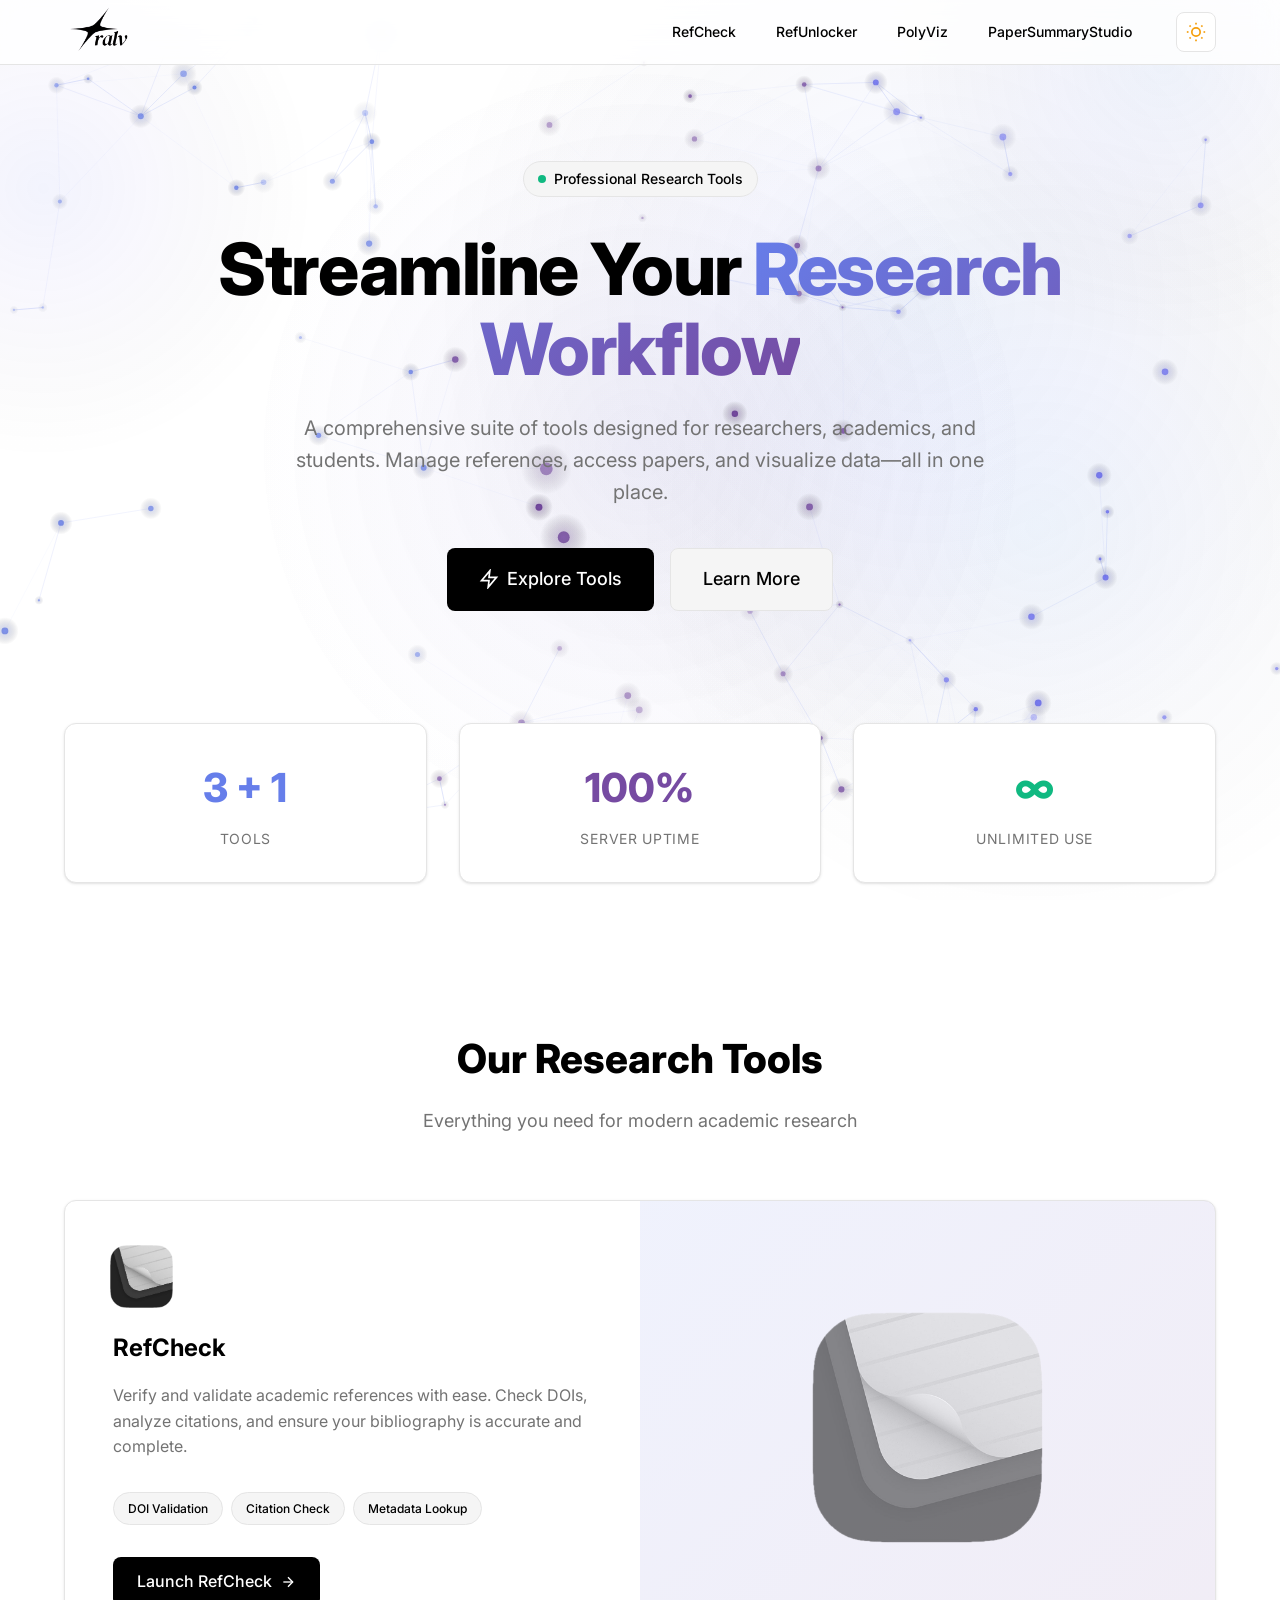
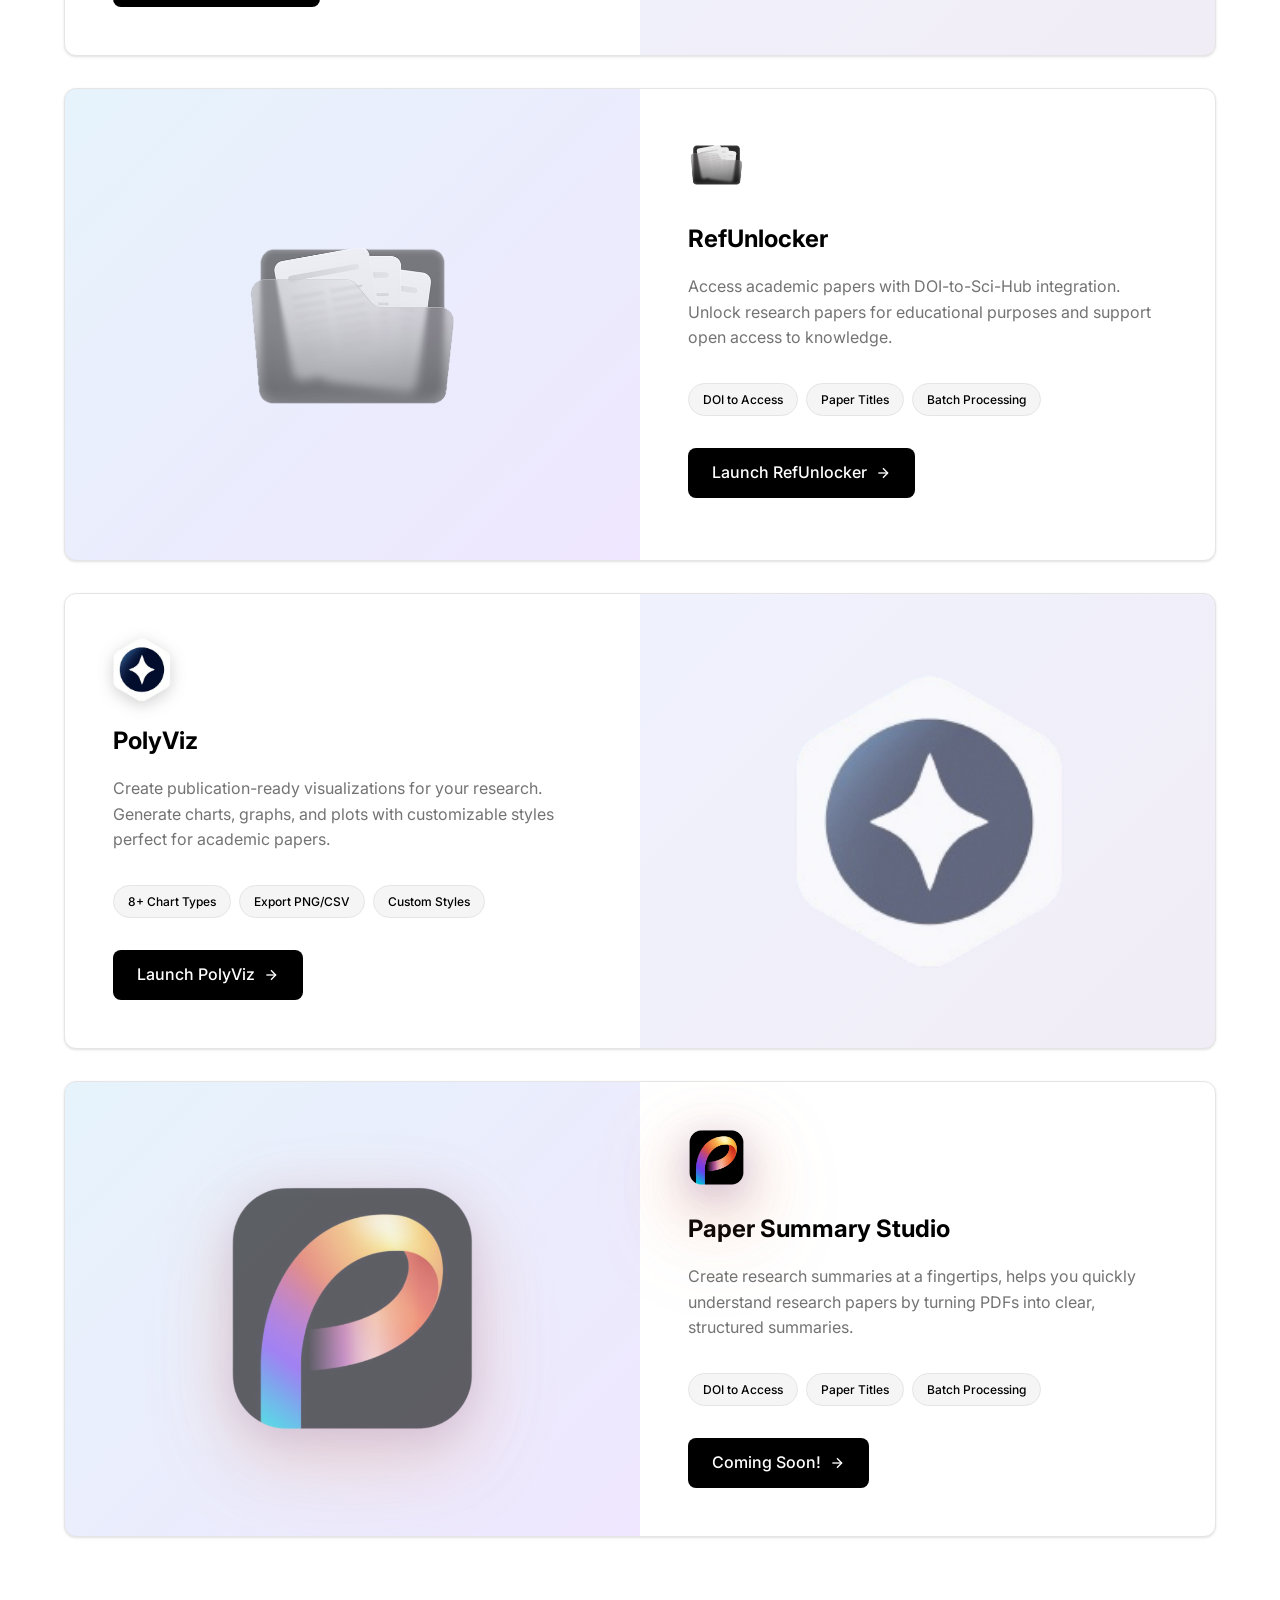
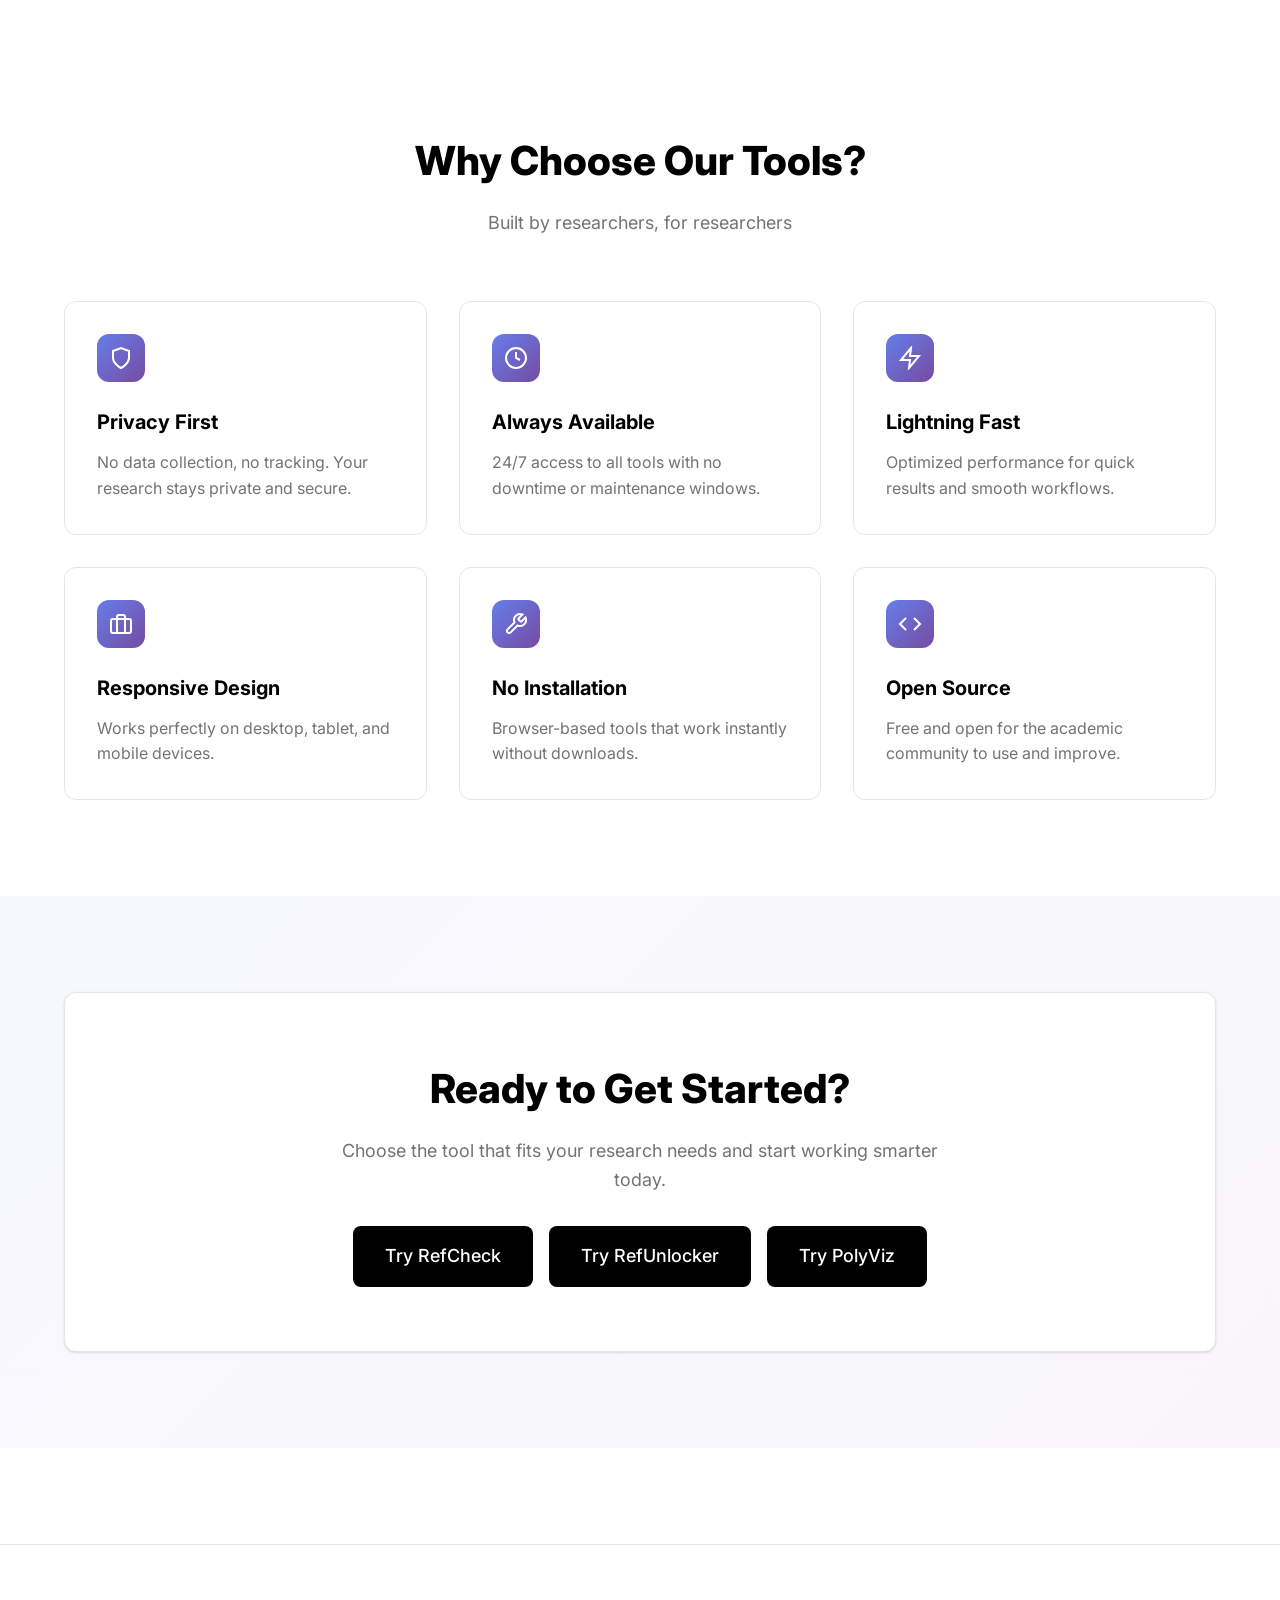
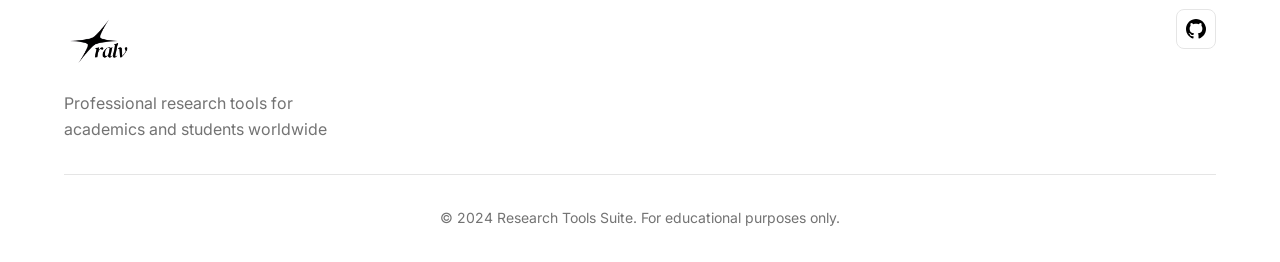
==== index.html @ f212014f "Update index.html" ====
<!DOCTYPE html>
<html lang="en" data-theme="light">
<head>
    <meta charset="UTF-8">
    <meta name="viewport" content="width=device-width, initial-scale=1.0">
    <title>Research Tools Suite - RefCheck, RefUnlocker & PolyViz</title>
    <meta name="description" content="Professional research tools for academics and researchers">
    <link rel="icon" type="image/png" href="ralv.png">
    <link rel="preconnect" href="https://fonts.googleapis.com">
    <link rel="preconnect" href="https://fonts.gstatic.com" crossorigin>
    <link href="https://fonts.googleapis.com/css2?family=Inter:wght@400;500;600;700;800&display=swap" rel="stylesheet">
    <link rel="stylesheet" href="styles.css">
    <style>
        /* Navigation Links Styling */
        .nav-links {
            display: flex;
            align-items: center;
            gap: 0.5rem;
            margin-right: 1rem;
        }
        
        .nav-link {
            padding: 0.5rem 1rem;
            color: var(--foreground);
            text-decoration: none;
            font-weight: 500;
            font-size: 0.875rem;
            border-radius: 8px;
            transition: all 0.2s ease;
            position: relative;
            white-space: nowrap;
        }
        
        .nav-link:hover {
            background: var(--secondary);
            color: var(--gradient-1);
        }
        
        .nav-link::after {
            content: '';
            position: absolute;
            bottom: 0;
            left: 50%;
            transform: translateX(-50%) scaleX(0);
            width: 80%;
            height: 2px;
            background: linear-gradient(90deg, var(--gradient-1), var(--gradient-2));
            transition: transform 0.2s ease;
        }
        
        .nav-link:hover::after {
            transform: translateX(-50%) scaleX(1);
        }
        
        .nav-actions {
            display: flex;
            align-items: center;
        }

        /* Mobile Menu Button */
        .mobile-menu-btn {
            display: none;
            background: none;
            border: none;
            color: var(--foreground);
            cursor: pointer;
            padding: 0.5rem;
            margin-right: 0.5rem;
        }

        .mobile-menu-btn svg {
            width: 24px;
            height: 24px;
        }

        /* Mobile Menu */
        .mobile-menu {
            display: none;
            position: fixed;
            top: 80px;
            left: 0;
            right: 0;
            background: var(--card);
            border-bottom: 1px solid var(--border);
            padding: 1rem;
            z-index: 999;
            box-shadow: var(--shadow-lg);
        }

        .mobile-menu.active {
            display: block;
        }

        .mobile-menu .nav-link {
            display: block;
            padding: 0.75rem 1rem;
            margin-bottom: 0.5rem;
        }
        
        /* Tool Cards Mobile Responsive */
        .tool-card {
            display: grid;
            grid-template-columns: 1fr 1fr;
            gap: 0;
        }

        .tool-card-content {
            padding: 3rem;
        }

        .tool-card-visual {
            background: linear-gradient(135deg, rgba(102, 126, 234, 0.1), rgba(118, 75, 162, 0.1));
            display: flex;
            align-items: center;
            justify-content: center;
            padding: 3rem;
            position: relative;
            overflow: hidden;
        }

        /* Mobile responsive */
        @media (max-width: 768px) {
            .nav-links {
                display: none;
            }

            .mobile-menu-btn {
                display: block;
            }
            
            .nav-content {
                justify-content: space-between;
            }

            .nav-logo span {
                display: none;
            }

            .nav-logo img {
                width: 50px;
                height: 50px;
            }

            .hero-title {
                font-size: 2rem !important;
            }

            .hero-description {
                font-size: 1rem !important;
            }

            .hero-actions {
                flex-direction: column;
                width: 100%;
                gap: 0.75rem;
            }

            .hero-actions .btn {
                width: 100%;
                justify-content: center;
            }

            /* Tool Cards Mobile */
            .tool-card {
                grid-template-columns: 1fr !important;
            }

            .tool-card-visual {
                display: none !important;
            }

            .tool-card-content {
                padding: 2rem !important;
            }

            /* Stats Grid */
            .stats-grid {
                grid-template-columns: 1fr !important;
                gap: 1rem !important;
            }

            /* Features Grid */
            .features-grid {
                grid-template-columns: 1fr !important;
            }

            /* CTA Section */
            .cta-card {
                padding: 2rem !important;
            }

            .cta-card h2 {
                font-size: 1.75rem !important;
            }

            .cta-actions {
                flex-direction: column !important;
                width: 100%;
            }

            .cta-actions .btn {
                width: 100%;
            }

            /* Footer */
            .footer-content {
                flex-direction: column;
                gap: 1.5rem;
                text-align: center;
            }
        }
        
        /* Tablet and small desktop */
        @media (min-width: 769px) and (max-width: 1024px) {
            .nav-link {
                padding: 0.4rem 0.75rem;
                font-size: 0.8125rem;
            }

            .tool-card-content {
                padding: 2rem !important;
            }

            .tool-card-visual {
                padding: 2rem !important;
            }

            .hero-title {
                font-size: 2.5rem !important;
            }
        }

        /* Performance optimizations */
        #interactive-bg {
            position: fixed;
            top: 0;
            left: 0;
            width: 100%;
            height: 100%;
            pointer-events: none;
            z-index: -1;
            will-change: transform;
        }

        .background-gradient {
            will-change: background;
            transition: background 0.1s ease-out;
        }

        /* Disable animations on mobile for better performance */
        @media (max-width: 768px) {
            * {
                animation-duration: 0.01ms !important;
                animation-iteration-count: 1 !important;
                transition-duration: 0.01ms !important;
            }

            #interactive-bg {
                display: none;
            }

            .background-gradient {
                background: radial-gradient(circle at 50% 50%, rgba(102, 126, 234, 0.05) 0%, transparent 50%),
                            radial-gradient(circle at 50% 50%, rgba(118, 75, 162, 0.05) 0%, transparent 50%) !important;
            }
        }
    </style>
</head>
<body>
    <!-- Background Gradient -->
    <div class="background-gradient" id="interactiveGradient"></div>
    <canvas id="interactive-bg"></canvas>

    <!-- Navigation -->
    <nav class="nav">
        <div class="container nav-content">
            <div class="nav-logo">
                <img src="ralv.png" alt="ralv" width="70" height="70" class="invert-on-dark">
                <span></span>
            </div>
            <div class="nav-actions">
                <button class="mobile-menu-btn" id="mobileMenuBtn" aria-label="Toggle menu">
                    <svg viewBox="0 0 24 24" fill="none" stroke="currentColor" stroke-width="2">
                        <line x1="3" y1="12" x2="21" y2="12"></line>
                        <line x1="3" y1="6" x2="21" y2="6"></line>
                        <line x1="3" y1="18" x2="21" y2="18"></line>
                    </svg>
                </button>
                <div class="nav-links">
                    <a href="refcheck.html" class="nav-link">RefCheck</a>
                    <a href="refunlocker.html" class="nav-link">RefUnlocker</a>
                    <a href="polyviz.html" class="nav-link">PolyViz</a>
                    <a href="soon.html" class="nav-link">PaperSummaryStudio</a>
                </div>
                <button class="theme-toggle" id="themeToggle" aria-label="Toggle theme">
                    <svg class="sun-icon" width="20" height="20" viewBox="0 0 24 24" fill="none" stroke="currentColor" stroke-width="2">
                        <circle cx="12" cy="12" r="5"></circle>
                        <line x1="12" y1="1" x2="12" y2="3"></line>
                        <line x1="12" y1="21" x2="12" y2="23"></line>
                        <line x1="4.22" y1="4.22" x2="5.64" y2="5.64"></line>
                        <line x1="18.36" y1="18.36" x2="19.78" y2="19.78"></line>
                        <line x1="1" y1="12" x2="3" y2="12"></line>
                        <line x1="21" y1="12" x2="23" y2="12"></line>
                        <line x1="4.22" y1="19.78" x2="5.64" y2="18.36"></line>
                        <line x1="18.36" y1="5.64" x2="19.78" y2="4.22"></line>
                    </svg>
                    <svg class="moon-icon" width="20" height="20" viewBox="0 0 24 24" fill="none" stroke="currentColor" stroke-width="2">
                        <path d="M21 12.79A9 9 0 1 1 11.21 3 7 7 0 0 0 21 12.79z"></path>
                    </svg>
                </button>
            </div>
        </div>
    </nav>

    <!-- Mobile Menu -->
    <div class="mobile-menu" id="mobileMenu">
        <a href="refcheck.html" class="nav-link">RefCheck</a>
        <a href="index.html" class="nav-link">RefUnlocker</a>
        <a href="polyviz.html" class="nav-link">PolyViz</a>
        <a href="soon.html" class="nav-link">PaperSummaryStudio</a>
    </div>

    <!-- Hero Section -->
    <section class="hero">
        <div class="container">
            <div class="hero-content">
                <div class="badge">
                    <span class="badge-dot"></span>
                    <span>Professional Research Tools</span>
                </div>
                <h1 class="hero-title">
                    Streamline Your <span class="gradient-text">Research Workflow</span>
                </h1>
                <p class="hero-description">
                    A comprehensive suite of tools designed for researchers, academics, and students. Manage references, access papers, and visualize data—all in one place.
                </p>
                <div class="hero-actions">
                    <a href="#tools" class="btn btn-primary btn-large">
                        <svg width="20" height="20" viewBox="0 0 24 24" fill="none" stroke="currentColor" stroke-width="2">
                            <path d="M13 2L3 14h9l-1 8 10-12h-9l1-8z"></path>
                        </svg>
                        Explore Tools
                    </a>
                    <a href="#features" class="btn btn-secondary btn-large">
                        Learn More
                    </a>
                </div>
            </div>
        </div>
    </section>

    <!-- Stats Section -->
    <section style="padding: 3rem 0;">
        <div class="container">
            <div class="stats-grid" style="display: grid; grid-template-columns: repeat(auto-fit, minmax(250px, 1fr)); gap: 2rem;">
                <div style="text-align: center; padding: 2rem; background: var(--card); border-radius: 12px; border: 1px solid var(--border); box-shadow: var(--shadow);">
                    <div style="font-size: 2.5rem; font-weight: 800; color: var(--gradient-1); margin-bottom: 0.5rem;">3 + 1</div>
                    <div style="font-size: 0.875rem; color: var(--muted-foreground); text-transform: uppercase; letter-spacing: 0.05em;">Tools</div>
                </div>
                <div style="text-align: center; padding: 2rem; background: var(--card); border-radius: 12px; border: 1px solid var(--border); box-shadow: var(--shadow);">
                    <div style="font-size: 2.5rem; font-weight: 800; color: var(--gradient-2); margin-bottom: 0.5rem;">100%</div>
                    <div style="font-size: 0.875rem; color: var(--muted-foreground); text-transform: uppercase; letter-spacing: 0.05em;">Server Uptime</div>
                </div>
                <div style="text-align: center; padding: 2rem; background: var(--card); border-radius: 12px; border: 1px solid var(--border); box-shadow: var(--shadow);">
                    <div style="font-size: 2.5rem; font-weight: 800; color: var(--success); margin-bottom: 0.5rem;">∞</div>
                    <div style="font-size: 0.875rem; color: var(--muted-foreground); text-transform: uppercase; letter-spacing: 0.05em;">Unlimited Use</div>
                </div>
            </div>
        </div>
    </section>

    <!-- Tools Section -->
    <section class="features-section" id="tools">
        <div class="container">
            <div class="section-header">
                <h2>Our Research Tools</h2>
                <p>Everything you need for modern academic research</p>
            </div>
            
            <div style="display: grid; gap: 2rem; margin-top: 3rem;">
                <!-- RefCheck -->
                <div class="card tool-card" style="padding: 0; overflow: hidden; transition: all 0.3s ease;" onmouseover="this.style.transform='translateY(-4px)'; this.style.boxShadow='var(--shadow-lg)'" onmouseout="this.style.transform='translateY(0)'; this.style.boxShadow='var(--shadow)'">
                    <div class="tool-card-content">
                        <div style="display: inline-flex; align-items: center; justify-content: center; width: 56px; height: 56px; border-radius: 12px; margin-bottom: 1.5rem;">
                            <img src="refcheck.png" alt="RefCheck" width="75" height="75">
                        </div>
                        <h3 style="font-size: 1.5rem; font-weight: 700; margin-bottom: 1rem; color: var(--foreground);">RefCheck</h3>
                        <p style="color: var(--muted-foreground); line-height: 1.6; margin-bottom: 2rem;">
                            Verify and validate academic references with ease. Check DOIs, analyze citations, and ensure your bibliography is accurate and complete.
                        </p>
                        <div style="display: flex; flex-wrap: wrap; gap: 0.5rem; margin-bottom: 2rem;">
                            <span style="padding: 0.375rem 0.875rem; background: var(--secondary); border: 1px solid var(--border); border-radius: 9999px; font-size: 0.75rem; font-weight: 500;">DOI Validation</span>
                            <span style="padding: 0.375rem 0.875rem; background: var(--secondary); border: 1px solid var(--border); border-radius: 9999px; font-size: 0.75rem; font-weight: 500;">Citation Check</span>
                            <span style="padding: 0.375rem 0.875rem; background: var(--secondary); border: 1px solid var(--border); border-radius: 9999px; font-size: 0.75rem; font-weight: 500;">Metadata Lookup</span>
                        </div>
                        <a href="refcheck.html" class="btn btn-primary">
                            Launch RefCheck
                            <svg width="16" height="16" viewBox="0 0 24 24" fill="none" stroke="currentColor" stroke-width="2">
                                <line x1="5" y1="12" x2="19" y2="12"></line>
                                <polyline points="12 5 19 12 12 19"></polyline>
                            </svg>
                        </a>
                    </div>
                    <div class="tool-card-visual">
                        <img src="refcheck.png" alt="RefCheck visualization" width="275" height="275" style="opacity: 0.6;">
                    </div>
                </div>

                <!-- RefUnlocker -->
                <div class="card tool-card" style="padding: 0; overflow: hidden; transition: all 0.3s ease;" onmouseover="this.style.transform='translateY(-4px)'; this.style.boxShadow='var(--shadow-lg)'" onmouseout="this.style.transform='translateY(0)'; this.style.boxShadow='var(--shadow)'">
                    <div class="tool-card-visual" style="background: linear-gradient(135deg, rgba(13, 141, 220, 0.1), rgba(93, 11, 245, 0.1));">
                        <img src="refunlocker.png" alt="RefUnlocker visualization" width="375" height="375" style="opacity: 0.6;">
                    </div>
                    <div class="tool-card-content">
                        <div style="display: inline-flex; align-items: center; justify-content: center; width: 56px; height: 56px; border-radius: 12px; margin-bottom: 1.5rem;">
                            <img src="refunlocker.png" alt="RefUnlocker" width="95" height="95">
                        </div>
                        <h3 style="font-size: 1.5rem; font-weight: 700; margin-bottom: 1rem; color: var(--foreground);">RefUnlocker</h3>
                        <p style="color: var(--muted-foreground); line-height: 1.6; margin-bottom: 2rem;">
                            Access academic papers with DOI-to-Sci-Hub integration. Unlock research papers for educational purposes and support open access to knowledge.
                        </p>
                        <div style="display: flex; flex-wrap: wrap; gap: 0.5rem; margin-bottom: 2rem;">
                            <span style="padding: 0.375rem 0.875rem; background: var(--secondary); border: 1px solid var(--border); border-radius: 9999px; font-size: 0.75rem; font-weight: 500;">DOI to Access</span>
                            <span style="padding: 0.375rem 0.875rem; background: var(--secondary); border: 1px solid var(--border); border-radius: 9999px; font-size: 0.75rem; font-weight: 500;">Paper Titles</span>
                            <span style="padding: 0.375rem 0.875rem; background: var(--secondary); border: 1px solid var(--border); border-radius: 9999px; font-size: 0.75rem; font-weight: 500;">Batch Processing</span>
                        </div>
                        <a href="index.html" class="btn btn-primary">
                            Launch RefUnlocker
                            <svg width="16" height="16" viewBox="0 0 24 24" fill="none" stroke="currentColor" stroke-width="2">
                                <line x1="5" y1="12" x2="19" y2="12"></line>
                                <polyline points="12 5 19 12 12 19"></polyline>
                            </svg>
                        </a>
                    </div>
                </div>

                <!-- PolyViz -->
                <div class="card tool-card" style="padding: 0; overflow: hidden; transition: all 0.3s ease;" onmouseover="this.style.transform='translateY(-4px)'; this.style.boxShadow='var(--shadow-lg)'" onmouseout="this.style.transform='translateY(0)'; this.style.boxShadow='var(--shadow)'">
                    <div class="tool-card-content">
                        <div style="display: inline-flex; align-items: center; justify-content: center; width: 56px; height: 56px; border-radius: 12px; margin-bottom: 1.5rem;">
                            <img src="polyviz.png" alt="PolyViz" width="60" height="65" style="filter: drop-shadow(0 4px 8px rgba(50, 50, 50, 0.218));">
                        </div>
                        <h3 style="font-size: 1.5rem; font-weight: 700; margin-bottom: 1rem; color: var(--foreground);">PolyViz</h3>
                        <p style="color: var(--muted-foreground); line-height: 1.6; margin-bottom: 2rem;">
                            Create publication-ready visualizations for your research. Generate charts, graphs, and plots with customizable styles perfect for academic papers.
                        </p>
                        <div style="display: flex; flex-wrap: wrap; gap: 0.5rem; margin-bottom: 2rem;">
                            <span style="padding: 0.375rem 0.875rem; background: var(--secondary); border: 1px solid var(--border); border-radius: 9999px; font-size: 0.75rem; font-weight: 500;">8+ Chart Types</span>
                            <span style="padding: 0.375rem 0.875rem; background: var(--secondary); border: 1px solid var(--border); border-radius: 9999px; font-size: 0.75rem; font-weight: 500;">Export PNG/CSV</span>
                            <span style="padding: 0.375rem 0.875rem; background: var(--secondary); border: 1px solid var(--border); border-radius: 9999px; font-size: 0.75rem; font-weight: 500;">Custom Styles</span>
                        </div>
                        <a href="polyviz.html" class="btn btn-primary">
                            Launch PolyViz
                            <svg width="16" height="16" viewBox="0 0 24 24" fill="none" stroke="currentColor" stroke-width="2">
                                <line x1="5" y1="12" x2="19" y2="12"></line>
                                <polyline points="12 5 19 12 12 19"></polyline>
                            </svg>
                        </a>
                    </div>
                    <div class="tool-card-visual">
                        <img src="polyviz.png" alt="PolyViz visualization" width="275" height="300" style="opacity: 0.6;">
                    </div>
                </div>

                <!-- PaperSummaryStudio -->
                <div class="card tool-card" style="padding: 0; overflow: hidden; transition: all 0.3s ease;" onmouseover="this.style.transform='translateY(-4px)'; this.style.boxShadow='var(--shadow-lg)'" onmouseout="this.style.transform='translateY(0)'; this.style.boxShadow='var(--shadow)'">
                    <div class="tool-card-visual" style="background: linear-gradient(135deg, rgba(13, 141, 220, 0.1), rgba(93, 11, 245, 0.1));">
                        <img src="papersummarystudio.png" alt="Paper Summary Studio visualization" width="245" height="245" style="opacity: 0.6; filter:drop-shadow(0 10px 18px rgba(114,91,190,.28)) drop-shadow(0 18px 30px rgba(209,138,109,.28)) drop-shadow(0 26px 42px rgba(230,128,68,.28));">
                    </div>
                    <div class="tool-card-content">
                        <div style="display: inline-flex; align-items: center; justify-content: center; width: 56px; height: 56px; border-radius: 12px; margin-bottom: 1.5rem;">
                            <img src="papersummarystudio.png" alt="Paper Summary Studio" width="55" height="55" style="filter:drop-shadow(0 10px 18px rgba(114,91,190,.28)) drop-shadow(0 18px 30px rgba(209,138,109,.28)) drop-shadow(0 26px 42px rgba(230,128,68,.28));">
                        </div>
                        <h3 style="font-size: 1.5rem; font-weight: 700; margin-bottom: 1rem; color: var(--foreground);">Paper Summary Studio</h3>
                        <p style="color: var(--muted-foreground); line-height: 1.6; margin-bottom: 2rem;">
                            Create research summaries at a fingertips, helps you quickly understand research papers by turning PDFs into clear, structured summaries.
                        </p>
                        <div style="display: flex; flex-wrap: wrap; gap: 0.5rem; margin-bottom: 2rem;">
                            <span style="padding: 0.375rem 0.875rem; background: var(--secondary); border: 1px solid var(--border); border-radius: 9999px; font-size: 0.75rem; font-weight: 500;">DOI to Access</span>
                            <span style="padding: 0.375rem 0.875rem; background: var(--secondary); border: 1px solid var(--border); border-radius: 9999px; font-size: 0.75rem; font-weight: 500;">Paper Titles</span>
                            <span style="padding: 0.375rem 0.875rem; background: var(--secondary); border: 1px solid var(--border); border-radius: 9999px; font-size: 0.75rem; font-weight: 500;">Batch Processing</span>
                        </div>
                        <a href="soon.html" class="btn btn-primary">
                            Coming Soon!
                            <svg width="16" height="16" viewBox="0 0 24 24" fill="none" stroke="currentColor" stroke-width="2">
                                <line x1="5" y1="12" x2="19" y2="12"></line>
                                <polyline points="12 5 19 12 12 19"></polyline>
                            </svg>
                        </a>
                    </div>
                </div>
            </div>
        </div>
    </section>

    <!-- Features Section -->
    <section class="features-section" id="features">
        <div class="container">
            <div class="section-header">
                <h2>Why Choose Our Tools?</h2>
                <p>Built by researchers, for researchers</p>
            </div>
            <div class="features-grid">
                <div class="feature-card">
                    <div class="feature-icon">
                        <svg width="24" height="24" viewBox="0 0 24 24" fill="none" stroke="currentColor" stroke-width="2">
                            <path d="M12 22s8-4 8-10V5l-8-3-8 3v7c0 6 8 10 8 10z"></path>
                        </svg>
                    </div>
                    <h3>Privacy First</h3>
                    <p>No data collection, no tracking. Your research stays private and secure.</p>
                </div>
                <div class="feature-card">
                    <div class="feature-icon">
                        <svg width="24" height="24" viewBox="0 0 24 24" fill="none" stroke="currentColor" stroke-width="2">
                            <circle cx="12" cy="12" r="10"></circle>
                            <polyline points="12 6 12 12 16 14"></polyline>
                        </svg>
                    </div>
                    <h3>Always Available</h3>
                    <p>24/7 access to all tools with no downtime or maintenance windows.</p>
                </div>
                <div class="feature-card">
                    <div class="feature-icon">
                        <svg width="24" height="24" viewBox="0 0 24 24" fill="none" stroke="currentColor" stroke-width="2">
                            <path d="M13 2L3 14h9l-1 8 10-12h-9l1-8z"></path>
                        </svg>
                    </div>
                    <h3>Lightning Fast</h3>
                    <p>Optimized performance for quick results and smooth workflows.</p>
                </div>
                <div class="feature-card">
                    <div class="feature-icon">
                        <svg width="24" height="24" viewBox="0 0 24 24" fill="none" stroke="currentColor" stroke-width="2">
                            <rect x="2" y="7" width="20" height="14" rx="2" ry="2"></rect>
                            <path d="M16 21V5a2 2 0 0 0-2-2h-4a2 2 0 0 0-2 2v16"></path>
                        </svg>
                    </div>
                    <h3>Responsive Design</h3>
                    <p>Works perfectly on desktop, tablet, and mobile devices.</p>
                </div>
                <div class="feature-card">
                    <div class="feature-icon">
                        <svg width="24" height="24" viewBox="0 0 24 24" fill="none" stroke="currentColor" stroke-width="2">
                            <path d="M14.7 6.3a1 1 0 0 0 0 1.4l1.6 1.6a1 1 0 0 0 1.4 0l3.77-3.77a6 6 0 0 1-7.94 7.94l-6.91 6.91a2.12 2.12 0 0 1-3-3l6.91-6.91a6 6 0 0 1 7.94-7.94l-3.76 3.76z"></path>
                        </svg>
                    </div>
                    <h3>No Installation</h3>
                    <p>Browser-based tools that work instantly without downloads.</p>
                </div>
                <div class="feature-card">
                    <div class="feature-icon">
                        <svg width="24" height="24" viewBox="0 0 24 24" fill="none" stroke="currentColor" stroke-width="2">
                            <polyline points="16 18 22 12 16 6"></polyline>
                            <polyline points="8 6 2 12 8 18"></polyline>
                        </svg>
                    </div>
                    <h3>Open Source</h3>
                    <p>Free and open for the academic community to use and improve.</p>
                </div>
            </div>
        </div>
    </section>

    <!-- CTA Section -->
    <section style="padding: 6rem 0; background: linear-gradient(135deg, rgba(102, 126, 234, 0.05), rgba(118, 75, 162, 0.05));">
        <div class="container">
            <div class="card cta-card" style="padding: 4rem; text-align: center; background: var(--card); border: 1px solid var(--border);">
                <h2 style="font-size: 2.5rem; font-weight: 800; margin-bottom: 1rem; color: var(--foreground);">Ready to Get Started?</h2>
                <p style="font-size: 1.125rem; color: var(--muted-foreground); max-width: 600px; margin: 0 auto 2rem;">
                    Choose the tool that fits your research needs and start working smarter today.
                </p>
                <div class="cta-actions" style="display: flex; gap: 1rem; justify-content: center; flex-wrap: wrap;">
                    <a href="refcheck.html" class="btn btn-primary btn-large">
                        Try RefCheck
                    </a>
                    <a href="index.html" class="btn btn-primary btn-large">
                        Try RefUnlocker
                    </a>
                    <a href="polyviz.html" class="btn btn-primary btn-large">
                        Try PolyViz
                    </a>
                </div>
            </div>
        </div>
    </section>

    <!-- Footer -->
    <footer class="footer">
        <div class="container">
            <div class="footer-content">
                <div class="footer-brand">
                    <div class="nav-logo" style="margin-bottom: 0.75rem;">
                        <img src="ralv.png" alt="ralv" width="70" height="70" class="invert-on-dark">
                        <span></span>
                    </div>
                    <p>Professional research tools for academics and students worldwide</p>
                </div>
                <div style="display: flex; gap: 1rem;">
                    <a href="#" style="width: 40px; height: 40px; border-radius: 8px; border: 1px solid var(--border); display: flex; align-items: center; justify-content: center; color: var(--foreground); transition: all 0.2s;" onmouseover="this.style.background='var(--secondary)'" onmouseout="this.style.background='transparent'">
                        <svg width="20" height="20" viewBox="0 0 24 24" fill="currentColor">
                            <path d="M12 0c-6.626 0-12 5.373-12 12 0 5.302 3.438 9.8 8.207 11.387.599.111.793-.261.793-.577v-2.234c-3.338.726-4.033-1.416-4.033-1.416-.546-1.387-1.333-1.756-1.333-1.756-1.089-.745.083-.729.083-.729 1.205.084 1.839 1.237 1.839 1.237 1.07 1.834 2.807 1.304 3.492.997.107-.775.418-1.305.762-1.604-2.665-.305-5.467-1.334-5.467-5.931 0-1.311.469-2.381 1.236-3.221-.124-.303-.535-1.524.117-3.176 0 0 1.008-.322 3.301 1.23.957-.266 1.983-.399 3.003-.404 1.02.005 2.047.138 3.006.404 2.291-1.552 3.297-1.23 3.297-1.23.653 1.653.242 2.874.118 3.176.77.84 1.235 1.911 1.235 3.221 0 4.609-2.807 5.624-5.479 5.921.43.372.823 1.102.823 2.222v3.293c0 .319.192.694.801.576 4.765-1.589 8.199-6.086 8.199-11.386 0-6.627-5.373-12-12-12z"/>
                        </svg>
                    </a>
                </div>
            </div>
            <div class="footer-bottom">
                <p>© 2024 Research Tools Suite. For educational purposes only.</p>
            </div>
        </div>
    </footer>

    <script>
        // Mobile Menu Toggle
        const mobileMenuBtn = document.getElementById('mobileMenuBtn');
        const mobileMenu = document.getElementById('mobileMenu');
        
        mobileMenuBtn.addEventListener('click', () => {
            mobileMenu.classList.toggle('active');
        });

        // Close mobile menu when clicking outside
        document.addEventListener('click', (e) => {
            if (!mobileMenuBtn.contains(e.target) && !mobileMenu.contains(e.target)) {
                mobileMenu.classList.remove('active');
            }
        });

        // Close mobile menu when clicking a link
        mobileMenu.querySelectorAll('.nav-link').forEach(link => {
            link.addEventListener('click', () => {
                mobileMenu.classList.remove('active');
            });
        });

        // Theme Toggle
        const themeToggle = document.getElementById('themeToggle');
        const html = document.documentElement;

        const currentTheme = localStorage.getItem('theme') || 'light';
        html.setAttribute('data-theme', currentTheme);

        themeToggle.addEventListener('click', () => {
            const theme = html.getAttribute('data-theme');
            const newTheme = theme === 'light' ? 'dark' : 'light';
            
            html.setAttribute('data-theme', newTheme);
            localStorage.setItem('theme', newTheme);
        });

        // Smooth scroll
        document.querySelectorAll('a[href^="#"]').forEach(anchor => {
            anchor.addEventListener('click', function (e) {
                e.preventDefault();
                const target = document.querySelector(this.getAttribute('href'));
                if (target) {
                    target.scrollIntoView({
                        behavior: 'smooth',
                        block: 'start'
                    });
                }
            });
        });

        // Interactive Gradient Background
        const interactiveGradient = document.getElementById('interactiveGradient');
        let mouseX = 50;
        let mouseY = 50;
        let currentX = 50;
        let currentY = 50;

        document.addEventListener('mousemove', (e) => {
            mouseX = e.clientX / window.innerWidth * 100;
            mouseY = e.clientY / window.innerHeight * 100;
        });

        function animateGradient() {
            const speed = 0.05;
            currentX += (mouseX - currentX) * speed;
            currentY += (mouseY - currentY) * speed;

            const isDark = html.getAttribute('data-theme') === 'dark';
            const opacity1 = isDark ? '0.08' : '0.05';
            const opacity2 = isDark ? '0.08' : '0.05';
            
            interactiveGradient.style.background = `
                radial-gradient(circle at ${currentX}% ${currentY}%, rgba(102, 126, 234, ${opacity1}) 0%, transparent 50%),
                radial-gradient(circle at ${100 - currentX}% ${100 - currentY}%, rgba(118, 75, 162, ${opacity2}) 0%, transparent 50%)
            `;

            requestAnimationFrame(animateGradient);
        }

        animateGradient();

        document.addEventListener('touchmove', (e) => {
            if (e.touches.length > 0) {
                mouseX = e.touches[0].clientX / window.innerWidth * 100;
                mouseY = e.touches[0].clientY / window.innerHeight * 100;
            }
        });

        // Optimized Canvas Animation
        const canvas = document.getElementById('interactive-bg');
        const ctx = canvas.getContext('2d', { alpha: true });
        let particles = [];
        let waves = [];
        let mouse = { x: window.innerWidth / 2, y: window.innerHeight / 2 };
        let targetMouse = { x: window.innerWidth / 2, y: window.innerHeight / 2 };
        let animationId;
        let lastTime = Date.now();
        const targetFPS = 60;
        const frameInterval = 1000 / targetFPS;

        // Check if device is mobile
        const isMobile = /Android|webOS|iPhone|iPad|iPod|BlackBerry|IEMobile|Opera Mini/i.test(navigator.userAgent);
        const isLowPerformance = isMobile || window.innerWidth < 768;

        // Adjust particle count based on device
        const particleCount = isLowPerformance ? 30 : 90;
        const maxConnections = isLowPerformance ? 50 : 150;

        function resizeCanvas() {
            canvas.width = window.innerWidth;
            canvas.height = window.innerHeight;
        }
        resizeCanvas();
        window.addEventListener('resize', resizeCanvas);

        // Throttled mouse movement
        let mouseMoveTimeout;
        document.addEventListener('mousemove', (e) => {
            if (!mouseMoveTimeout) {
                mouseMoveTimeout = setTimeout(() => {
                    targetMouse.x = e.clientX;
                    targetMouse.y = e.clientY;
                    mouseMoveTimeout = null;
                }, 16); // ~60fps
            }
            
            if (!isLowPerformance && Math.random() > 0.92) {
                waves.push(new Wave(e.clientX, e.clientY));
            }
        });

        function updateMouse() {
            mouse.x += (targetMouse.x - mouse.x) * 0.1;
            mouse.y += (targetMouse.y - mouse.y) * 0.1;
        }

        class Particle {
            constructor(x, y) {
                this.x = x || Math.random() * canvas.width;
                this.y = y || Math.random() * canvas.height;
                this.size = Math.random() * 2.5 + 1;
                this.baseSize = this.size;
                this.speedX = Math.random() * 0.4 - 0.2;
                this.speedY = Math.random() * 0.4 - 0.2;
                this.opacity = Math.random() * 0.5 + 0.3;
                this.baseOpacity = this.opacity;
            }

            update() {
                this.x += this.speedX;
                this.y += this.speedY;

                if (!isLowPerformance) {
                    const dx = mouse.x - this.x;
                    const dy = mouse.y - this.y;
                    const distance = Math.sqrt(dx * dx + dy * dy);
                    const maxDistance = 180;

                    if (distance < maxDistance) {
                        const force = (maxDistance - distance) / maxDistance;
                        const angle = Math.atan2(dy, dx);
                        this.speedX -= Math.cos(angle) * force * 0.06;
                        this.speedY -= Math.sin(angle) * force * 0.06;
                        this.size = this.baseSize * (1 + force * 2.5);
                        this.opacity = Math.min(this.baseOpacity * (1 + force * 1.5), 1);
                    } else {
                        this.size += (this.baseSize - this.size) * 0.1;
                        this.opacity += (this.baseOpacity - this.opacity) * 0.1;
                    }
                }

                this.speedX *= 0.97;
                this.speedY *= 0.97;

                if (this.x < -30) this.x = canvas.width + 30;
                if (this.x > canvas.width + 30) this.x = -30;
                if (this.y < -30) this.y = canvas.height + 30;
                if (this.y > canvas.height + 30) this.y = -30;
            }

            draw() {
                const theme = html.getAttribute('data-theme');
                const colors = theme === 'dark' 
                    ? ['147, 197, 253', '167, 139, 250', '129, 140, 248']
                    : ['102, 126, 234', '118, 75, 162', '99, 102, 241'];
                
                const colorIndex = Math.floor((this.x / canvas.width) * colors.length) % colors.length;
                
                ctx.fillStyle = `rgba(${colors[colorIndex]}, ${this.opacity})`;
                ctx.beginPath();
                ctx.arc(this.x, this.y, this.size, 0, Math.PI * 2);
                ctx.fill();
                
                if (!isLowPerformance) {
                    const gradient = ctx.createRadialGradient(this.x, this.y, 0, this.x, this.y, this.size * 4);
                    gradient.addColorStop(0, `rgba(${colors[colorIndex]}, ${this.opacity * 0.4})`);
                    gradient.addColorStop(1, 'rgba(0, 0, 0, 0)');
                    ctx.fillStyle = gradient;
                    ctx.beginPath();
                    ctx.arc(this.x, this.y, this.size * 4, 0, Math.PI * 2);
                    ctx.fill();
                }
            }
        }

        class Wave {
            constructor(x, y) {
                this.x = x;
                this.y = y;
                this.radius = 0;
                this.maxRadius = 120;
                this.speed = 3.5;
                this.opacity = 0.5;
                this.life = 1;
            }

            update() {
                this.radius += this.speed;
                this.opacity = (1 - this.radius / this.maxRadius) * 0.5;
                this.life = 1 - this.radius / this.maxRadius;
                this.speed *= 0.97;
            }

            draw() {
                if (this.life <= 0) return;
                
                const theme = html.getAttribute('data-theme');
                const color = theme === 'dark' ? '167, 139, 250' : '102, 126, 234';
                
                ctx.strokeStyle = `rgba(${color}, ${this.opacity})`;
                ctx.lineWidth = 2.5;
                ctx.beginPath();
                ctx.arc(this.x, this.y, this.radius, 0, Math.PI * 2);
                ctx.stroke();
            }
        }

        class GradientOrb {
            constructor() {
                this.x = Math.random() * canvas.width;
                this.y = Math.random() * canvas.height;
                this.radius = Math.random() * 280 + 180;
                this.speedX = (Math.random() - 0.5) * 0.5;
                this.speedY = (Math.random() - 0.5) * 0.5;
                this.hue = Math.random() * 60 + 200;
            }

            update() {
                this.x += this.speedX;
                this.y += this.speedY;

                if (!isLowPerformance) {
                    const dx = mouse.x - this.x;
                    const dy = mouse.y - this.y;
                    const distance = Math.sqrt(dx * dx + dy * dy);
                    
                    if (distance < 350) {
                        const force = (350 - distance) / 350;
                        this.speedX += (dx / distance) * force * 0.025;
                        this.speedY += (dy / distance) * force * 0.025;
                    }
                }

                const maxSpeed = 1.8;
                const speed = Math.sqrt(this.speedX ** 2 + this.speedY ** 2);
                if (speed > maxSpeed) {
                    this.speedX = (this.speedX / speed) * maxSpeed;
                    this.speedY = (this.speedY / speed) * maxSpeed;
                }

                const padding = this.radius;
                if (this.x < -padding) this.x = canvas.width + padding;
                if (this.x > canvas.width + padding) this.x = -padding;
                if (this.y < -padding) this.y = canvas.height + padding;
                if (this.y > canvas.height + padding) this.y = -padding;
            }

            draw() {
                const theme = html.getAttribute('data-theme');
                const opacity = theme === 'dark' ? 0.12 : 0.07;
                const pulse = Math.sin(Date.now() * 0.0008) * 0.25 + 1;
                
                const gradient = ctx.createRadialGradient(
                    this.x, this.y, 0,
                    this.x, this.y, this.radius * pulse
                );
                
                gradient.addColorStop(0, `hsla(${this.hue}, 75%, 65%, ${opacity * pulse})`);
                gradient.addColorStop(0.4, `hsla(${this.hue + 15}, 65%, 60%, ${opacity * 0.6})`);
                gradient.addColorStop(1, 'rgba(0, 0, 0, 0)');
                
                ctx.fillStyle = gradient;
                ctx.beginPath();
                ctx.arc(this.x, this.y, this.radius * pulse, 0, Math.PI * 2);
                ctx.fill();
            }
        }

        // Initialize particles and orbs
        for (let i = 0; i < particleCount; i++) {
            particles.push(new Particle());
        }

        const orbCount = isLowPerformance ? 2 : 4;
        const orbs = [];
        for (let i = 0; i < orbCount; i++) {
            orbs.push(new GradientOrb());
        }

        function drawConnections() {
            if (isLowPerformance) return;
            
            const theme = html.getAttribute('data-theme');
            const color = theme === 'dark' ? '147, 197, 253' : '102, 126, 234';
            let connectionCount = 0;
            
            for (let i = 0; i < particles.length && connectionCount < maxConnections; i++) {
                for (let j = i + 1; j < particles.length && connectionCount < maxConnections; j++) {
                    const dx = particles[i].x - particles[j].x;
                    const dy = particles[i].y - particles[j].y;
                    const distance = Math.sqrt(dx * dx + dy * dy);
                    const maxDistance = 140;

                    if (distance < maxDistance) {
                        const opacity = (1 - distance / maxDistance) * 0.25;
                        ctx.strokeStyle = `rgba(${color}, ${opacity})`;
                        ctx.lineWidth = 1;
                        ctx.beginPath();
                        ctx.moveTo(particles[i].x, particles[i].y);
                        ctx.lineTo(particles[j].x, particles[j].y);
                        ctx.stroke();
                        connectionCount++;
                    }
                }
            }
        }

        function animate() {
            const currentTime = Date.now();
            const deltaTime = currentTime - lastTime;

            if (deltaTime >= frameInterval) {
                ctx.clearRect(0, 0, canvas.width, canvas.height);
                updateMouse();

                orbs.forEach(orb => {
                    orb.update();
                    orb.draw();
                });

                drawConnections();

                particles.forEach(particle => {
                    particle.update();
                    particle.draw();
                });

                if (!isLowPerformance) {
                    waves = waves.filter(wave => wave.life > 0);
                    waves.forEach(wave => {
                        wave.update();
                        wave.draw();
                    });
                }

                lastTime = currentTime - (deltaTime % frameInterval);
            }

            animationId = requestAnimationFrame(animate);
        }

        // Only start animation on desktop
        if (!isLowPerformance) {
            animate();
        }

        // Visibility handling
        document.addEventListener('visibilitychange', () => {
            if (document.hidden) {
                cancelAnimationFrame(animationId);
            } else if (!isLowPerformance) {
                animate();
            }
        });

        // Click burst effect (desktop only)
        if (!isLowPerformance) {
            document.addEventListener('click', (e) => {
                for (let i = 0; i < 18; i++) {
                    const angle = (Math.PI * 2 * i) / 18;
                    const speed = Math.random() * 4 + 2;
                    const particle = new Particle(e.clientX, e.clientY);
                    particle.speedX = Math.cos(angle) * speed;
                    particle.speedY = Math.sin(angle) * speed;
                    particle.opacity = 0.9;
                    particles.push(particle);
                }
                waves.push(new Wave(e.clientX, e.clientY));
                
                if (particles.length > 250) {
                    particles = particles.slice(-250);
                }
            });
        }

        // Touch support
        document.addEventListener('touchmove', (e) => {
            if (e.touches.length > 0) {
                targetMouse.x = e.touches[0].clientX;
                targetMouse.y = e.touches[0].clientY;
            }
        }, { passive: true });

        if (!isLowPerformance) {
            document.addEventListener('touchstart', (e) => {
                if (e.touches.length > 0) {
                    waves.push(new Wave(e.touches[0].clientX, e.touches[0].clientY));
                }
            }, { passive: true });
        }
    </script>
</body>
</html>
---- styles.css ----
:root {
    /* Colors - Light Mode */
    --background: #ffffff;
    --foreground: #000000;
    --card: #ffffff;
    --card-foreground: #000000;
    --border: #e5e5e5;
    --input: #f5f5f5;
    --primary: #000000;
    --primary-foreground: #ffffff;
    --secondary: #f5f5f5;
    --secondary-foreground: #000000;
    --muted: #f5f5f5;
    --muted-foreground: #737373;
    --accent: #f5f5f5;
    --accent-foreground: #000000;
    --success: #10b981;
    --warning: #f59e0b;
    --error: #ef4444;
    --gradient-1: #667eea;
    --gradient-2: #764ba2;
    --shadow-sm: 0 1px 2px 0 rgb(0 0 0 / 0.05);
    --shadow: 0 1px 3px 0 rgb(0 0 0 / 0.1), 0 1px 2px -1px rgb(0 0 0 / 0.1);
    --shadow-md: 0 4px 6px -1px rgb(0 0 0 / 0.1), 0 2px 4px -2px rgb(0 0 0 / 0.1);
    --shadow-lg: 0 10px 15px -3px rgb(0 0 0 / 0.1), 0 4px 6px -4px rgb(0 0 0 / 0.1);
}

[data-theme="dark"] {
    --background: #000000;
    --foreground: #ffffff;
    --card: #0a0a0a;
    --card-foreground: #ffffff;
    --border: #262626;
    --input: #171717;
    --primary: #ffffff;
    --primary-foreground: #000000;
    --secondary: #171717;
    --secondary-foreground: #ffffff;
    --muted: #171717;
    --muted-foreground: #a3a3a3;
    --accent: #171717;
    --accent-foreground: #ffffff;
    --shadow-sm: 0 1px 2px 0 rgb(0 0 0 / 0.5);
    --shadow: 0 1px 3px 0 rgb(0 0 0 / 0.5), 0 1px 2px -1px rgb(0 0 0 / 0.5);
    --shadow-md: 0 4px 6px -1px rgb(0 0 0 / 0.5), 0 2px 4px -2px rgb(0 0 0 / 0.5);
    --shadow-lg: 0 10px 15px -3px rgb(0 0 0 / 0.5), 0 4px 6px -4px rgb(0 0 0 / 0.5);
}

* {
    margin: 0;
    padding: 0;
    box-sizing: border-box;
}

html {
    scroll-behavior: smooth;
}

body {
    font-family: 'Inter', -apple-system, BlinkMacSystemFont, 'Segoe UI', 'Roboto', 'Oxygen', 'Ubuntu', 'Cantarell', sans-serif;
    background-color: var(--background);
    color: var(--foreground);
    line-height: 1.6;
    -webkit-font-smoothing: antialiased;
    -moz-osx-font-smoothing: grayscale;
    transition: background-color 0.3s ease, color 0.3s ease;
}

/* Background Gradient */
.background-gradient {
    position: fixed;
    top: 0;
    left: 0;
    right: 0;
    height: 100vh;
    background: radial-gradient(circle at 20% 20%, rgba(102, 126, 234, 0.05) 0%, transparent 50%),
                radial-gradient(circle at 80% 80%, rgba(118, 75, 162, 0.05) 0%, transparent 50%);
    pointer-events: none;
    z-index: -1;
}

[data-theme="dark"] .background-gradient {
    background: radial-gradient(circle at 20% 20%, rgba(102, 126, 234, 0.08) 0%, transparent 50%),
                radial-gradient(circle at 80% 80%, rgba(118, 75, 162, 0.08) 0%, transparent 50%);
}

[data-theme="dark"] .invert-on-dark {
    filter: invert(1);
}

/* Container */
.container {
    max-width: 1200px;
    margin: 0 auto;
    padding: 0 1.5rem;
}



/* Navigation */
.nav {
    position: sticky;
    top: 0;
    z-index: 50;
    backdrop-filter: blur(12px);
    background-color: rgba(255, 255, 255, 0.8);
    border-bottom: 1px solid var(--border);
    transition: all 0.3s ease;
}

[data-theme="dark"] .nav {
    background-color: rgba(0, 0, 0, 0.8);
}

.nav-content {
    display: flex;
    justify-content: space-between;
    align-items: center;
    height: 64px;
}

.nav-logo {
    display: flex;
    align-items: center;
    gap: 0.5rem;
    font-size: 1.125rem;
    font-weight: 600;
    color: var(--foreground);
}

.nav-logo svg {
    color: var(--primary);
}

.nav-actions {
    display: flex;
    align-items: center;
    gap: 0.75rem;
}

/* Theme Toggle */
.theme-toggle {
    width: 40px;
    height: 40px;
    border-radius: 8px;
    border: 1px solid var(--border);
    background: var(--background);
    cursor: pointer;
    display: flex;
    align-items: center;
    justify-content: center;
    transition: all 0.2s ease;
    position: relative;
}

.theme-toggle:hover {
    background: var(--secondary);
    border-color: var(--primary);
}

.sun-icon,
.moon-icon {
    transition: all 0.3s ease;
    color: var(--foreground);
}

.sun-icon {
    color: #f59e0b;
}

.moon-icon {
    color: #6366f1;
}

[data-theme="light"] .moon-icon,
[data-theme="dark"] .sun-icon {
    display: none;
}

/* Hero Section */
.hero {
    padding: 6rem 0 4rem;
}

.hero-content {
    max-width: 900px;
    margin: 0 auto;
    text-align: center;
}

.badge {
    display: inline-flex;
    align-items: center;
    gap: 0.5rem;
    padding: 0.375rem 0.875rem;
    border-radius: 9999px;
    background: var(--secondary);
    border: 1px solid var(--border);
    font-size: 0.875rem;
    font-weight: 500;
    margin-bottom: 2rem;
    animation: fadeIn 0.6s ease-out;
}

.badge-dot {
    width: 8px;
    height: 8px;
    border-radius: 50%;
    background: var(--success);
    animation: pulse 2s infinite;
}

@keyframes pulse {
    0%, 100% {
        opacity: 1;
    }
    50% {
        opacity: 0.5;
    }
}

.hero-title {
    font-size: clamp(2.5rem, 6vw, 4.5rem);
    font-weight: 800;
    line-height: 1.1;
    margin-bottom: 1.5rem;
    letter-spacing: -0.02em;
    animation: fadeInUp 0.6s ease-out 0.1s backwards;
}

.gradient-text {
    background: linear-gradient(135deg, var(--gradient-1), var(--gradient-2));
    -webkit-background-clip: text;
    -webkit-text-fill-color: transparent;
    background-clip: text;
}

.hero-description {
    font-size: 1.25rem;
    color: var(--muted-foreground);
    max-width: 700px;
    margin: 0 auto 2.5rem;
    animation: fadeInUp 0.6s ease-out 0.2s backwards;
}

.hero-actions {
    display: flex;
    gap: 1rem;
    justify-content: center;
    flex-wrap: wrap;
    animation: fadeInUp 0.6s ease-out 0.3s backwards;
}

/* Buttons */
.btn {
    display: inline-flex;
    align-items: center;
    justify-content: center;
    gap: 0.5rem;
    padding: 0.75rem 1.5rem;
    border-radius: 8px;
    font-size: 1rem;
    font-weight: 500;
    border: none;
    cursor: pointer;
    transition: all 0.2s ease;
    text-decoration: none;
    white-space: nowrap;
}

.btn-primary {
    background: var(--primary);
    color: var(--primary-foreground);
}

.btn-primary:hover {
    opacity: 0.9;
    transform: translateY(-1px);
    box-shadow: var(--shadow-md);
}

.btn-primary:active {
    transform: translateY(0);
}

.btn-secondary {
    background: var(--secondary);
    color: var(--secondary-foreground);
    border: 1px solid var(--border);
}

.btn-secondary:hover {
    background: var(--accent);
}

.btn-large {
    padding: 1rem 2rem;
    font-size: 1.125rem;
}

.btn-icon {
    width: 32px;
    height: 32px;
    padding: 0;
    display: flex;
    align-items: center;
    justify-content: center;
    background: transparent;
    border: none;
    color: var(--muted-foreground);
    cursor: pointer;
    border-radius: 6px;
    transition: all 0.2s ease;
}

.btn-icon:hover {
    background: var(--secondary);
    color: var(--foreground);
}

/* Checker Section */
.checker-section {
    padding: 2rem 0 4rem;
}

.card {
    background: var(--card);
    border: 1px solid var(--border);
    border-radius: 12px;
    padding: 2rem;
    box-shadow: var(--shadow);
    animation: fadeInUp 0.6s ease-out;
}

.card-header {
    margin-bottom: 2rem;
}

.card-header h2 {
    font-size: 1.875rem;
    font-weight: 700;
    margin-bottom: 0.5rem;
}

.card-header p {
    color: var(--muted-foreground);
}

.card-body {
    display: flex;
    flex-direction: column;
    gap: 1.5rem;
}

/* Input Group */
.input-group {
    display: flex;
    flex-direction: column;
    gap: 0.5rem;
}

.input-group label {
    font-size: 0.875rem;
    font-weight: 500;
    color: var(--foreground);
}

.textarea-wrapper {
    position: relative;
}

textarea {
    width: 100%;
    padding: 1rem;
    border: 1px solid var(--border);
    border-radius: 8px;
    background: var(--input);
    color: var(--foreground);
    font-family: inherit;
    font-size: 0.9375rem;
    resize: vertical;
    min-height: 200px;
    transition: all 0.2s ease;
}

textarea:focus {
    outline: none;
    border-color: var(--primary);
    box-shadow: 0 0 0 3px rgba(0, 0, 0, 0.05);
}

[data-theme="dark"] textarea:focus {
    box-shadow: 0 0 0 3px rgba(255, 255, 255, 0.05);
}

.textarea-actions {
    position: absolute;
    bottom: 0.75rem;
    right: 0.75rem;
    display: flex;
    gap: 0.5rem;
}

/* Upload Area */
.upload-area {
    border: 2px dashed var(--border);
    border-radius: 12px;
    padding: 2rem;
    transition: all 0.2s ease;
}

.upload-area:hover {
    border-color: var(--primary);
    background: var(--secondary);
}

.upload-area.drag-over {
    border-color: var(--primary);
    background: var(--secondary);
}

.upload-label {
    display: flex;
    flex-direction: column;
    align-items: center;
    gap: 1rem;
    cursor: pointer;
    text-align: center;
}

.upload-label svg {
    color: var(--muted-foreground);
}

.upload-text {
    font-size: 1rem;
    font-weight: 500;
    color: var(--foreground);
}

.upload-hint {
    font-size: 0.875rem;
    color: var(--muted-foreground);
}

/* Progress Bar */
.progress-container {
    width: 100%;
    height: 4px;
    background: var(--secondary);
    border-radius: 9999px;
    overflow: hidden;
}

.progress-bar {
    height: 100%;
    background: linear-gradient(90deg, var(--gradient-1), var(--gradient-2));
    transition: width 0.3s ease;
    border-radius: 9999px;
}

/* Action Buttons */
.action-buttons {
    display: flex;
    gap: 1rem;
}

.action-buttons .btn {
    flex: 1;
}

/* Export Section */
.export-section {
    padding-top: 1.5rem;
    border-top: 1px solid var(--border);
}

.export-section h3 {
    font-size: 1rem;
    font-weight: 600;
    margin-bottom: 1rem;
    color: var(--muted-foreground);
}

.export-grid {
    display: grid;
    grid-template-columns: repeat(auto-fit, minmax(100px, 1fr));
    gap: 0.75rem;
}

.export-btn {
    display: flex;
    flex-direction: column;
    align-items: center;
    gap: 0.5rem;
    padding: 1rem 0.5rem;
    border: 1px solid var(--border);
    border-radius: 8px;
    background: var(--card);
    color: var(--foreground);
    font-size: 0.875rem;
    font-weight: 500;
    cursor: pointer;
    transition: all 0.2s ease;
}

.export-btn:hover:not(:disabled) {
    background: var(--secondary);
    border-color: var(--primary);
}

.export-btn:disabled {
    opacity: 0.5;
    cursor: not-allowed;
}

.export-btn svg {
    color: var(--muted-foreground);
}

/* Results Section */
.results-section {
    margin-top: 3rem;
    animation: fadeInUp 0.6s ease-out;
}

.results-header {
    display: flex;
    justify-content: space-between;
    align-items: center;
    margin-bottom: 1.5rem;
    flex-wrap: wrap;
    gap: 1rem;
}

.results-header h3 {
    font-size: 1.5rem;
    font-weight: 700;
}

.results-header p {
    color: var(--muted-foreground);
    font-size: 0.875rem;
}

.results-controls {
    display: flex;
    gap: 0.75rem;
    align-items: center;
}

.filter-select {
    padding: 0.5rem 1rem;
    border: 1px solid var(--border);
    border-radius: 8px;
    background: var(--background);
    color: var(--foreground);
    font-size: 0.875rem;
    cursor: pointer;
    transition: all 0.2s ease;
}

.filter-select:focus {
    outline: none;
    border-color: var(--primary);
}

/* Results Grid */
.results-grid {
    display: grid;
    gap: 1rem;
}

.result-card {
    background: var(--card);
    border: 1px solid var(--border);
    border-radius: 12px;
    padding: 1.5rem;
    transition: all 0.2s ease;
    animation: fadeInUp 0.3s ease-out;
}

.result-card:hover {
    box-shadow: var(--shadow-md);
}

.result-header {
    display: flex;
    justify-content: space-between;
    align-items: start;
    margin-bottom: 1rem;
    gap: 1rem;
}

.result-number {
    font-size: 0.875rem;
    font-weight: 600;
    color: var(--muted-foreground);
}

.status-badge {
    display: inline-flex;
    align-items: center;
    gap: 0.375rem;
    padding: 0.25rem 0.75rem;
    border-radius: 9999px;
    font-size: 0.75rem;
    font-weight: 600;
    text-transform: uppercase;
}

.status-found {
    background: rgba(16, 185, 129, 0.1);
    color: var(--success);
}

.status-not-found {
    background: rgba(239, 68, 68, 0.1);
    color: var(--error);
}

.status-error {
    background: rgba(245, 158, 11, 0.1);
    color: var(--warning);
}

.result-title {
    font-size: 1.125rem;
    font-weight: 600;
    margin-bottom: 0.75rem;
    line-height: 1.4;
}

.result-title a {
    color: var(--foreground);
    text-decoration: none;
    transition: color 0.2s ease;
}

.result-title a:hover {
    color: var(--gradient-1);
}

.result-meta {
    display: grid;
    gap: 0.5rem;
    font-size: 0.875rem;
    color: var(--muted-foreground);
}

.meta-row {
    display: flex;
    gap: 0.5rem;
}

.meta-label {
    font-weight: 600;
    min-width: 80px;
}

.meta-value {
    color: var(--foreground);
}

.meta-value a {
    color: var(--gradient-1);
    text-decoration: none;
}

.meta-value a:hover {
    text-decoration: underline;
}

/* Features Section */
.features-section {
    padding: 6rem 0;
}

.section-header {
    text-align: center;
    margin-bottom: 4rem;
}

.section-header h2 {
    font-size: 2.5rem;
    font-weight: 800;
    margin-bottom: 1rem;
}

.section-header p {
    font-size: 1.125rem;
    color: var(--muted-foreground);
}

.features-grid {
    display: grid;
    grid-template-columns: repeat(auto-fit, minmax(280px, 1fr));
    gap: 2rem;
}

.feature-card {
    padding: 2rem;
    border: 1px solid var(--border);
    border-radius: 12px;
    background: var(--card);
    transition: all 0.3s ease;
}

.feature-card:hover {
    transform: translateY(-4px);
    box-shadow: var(--shadow-lg);
}

.feature-icon {
    width: 48px;
    height: 48px;
    border-radius: 12px;
    background: linear-gradient(135deg, var(--gradient-1), var(--gradient-2));
    display: flex;
    align-items: center;
    justify-content: center;
    margin-bottom: 1.5rem;
}

.feature-icon svg {
    color: white;
}

.feature-card h3 {
    font-size: 1.25rem;
    font-weight: 700;
    margin-bottom: 0.75rem;
}

.feature-card p {
    color: var(--muted-foreground);
    line-height: 1.6;
}

/* Footer */
.footer {
    border-top: 1px solid var(--border);
    padding: 4rem 0 2rem;
    margin-top: 6rem;
}

.footer-content {
    display: flex;
    justify-content: space-between;
    align-items: start;
    margin-bottom: 2rem;
    flex-wrap: wrap;
    gap: 2rem;
}

.footer-brand p {
    color: var(--muted-foreground);
    margin-top: 0.5rem;
    max-width: 300px;
}

.footer-links {
    display: flex;
    gap: 1rem;
}

.footer-links a {
    width: 40px;
    height: 40px;
    border-radius: 8px;
    border: 1px solid var(--border);
    display: flex;
    align-items: center;
    justify-content: center;
    color: var(--foreground);
    transition: all 0.2s ease;
}

.footer-links a:hover {
    background: var(--secondary);
}

.footer-bottom {
    text-align: center;
    padding-top: 2rem;
    border-top: 1px solid var(--border);
}

.footer-bottom p {
    color: var(--muted-foreground);
    font-size: 0.875rem;
}

/* Toast */
.toast {
    position: fixed;
    bottom: 2rem;
    right: 2rem;
    background: var(--card);
    border: 1px solid var(--border);
    border-radius: 12px;
    padding: 1rem 1.5rem;
    box-shadow: var(--shadow-lg);
    display: flex;
    align-items: center;
    gap: 1rem;
    max-width: 400px;
    transform: translateY(calc(100% + 2rem));
    opacity: 0;
    transition: all 0.3s cubic-bezier(0.4, 0, 0.2, 1);
    z-index: 100;
}

.toast.show {
    transform: translateY(0);
    opacity: 1;
}

.toast-content {
    display: flex;
    align-items: center;
    gap: 0.75rem;
    flex: 1;
}

.toast-icon {
    flex-shrink: 0;
    color: var(--foreground);
}

.toast.success .toast-icon {
    color: var(--success);
}

.toast.error .toast-icon {
    color: var(--error);
}

.toast.warning .toast-icon {
    color: var(--warning);
}

.toast-close {
    background: none;
    border: none;
    color: var(--muted-foreground);
    cursor: pointer;
    padding: 0;
    display: flex;
    align-items: center;
    justify-content: center;
    transition: color 0.2s ease;
}

.toast-close:hover {
    color: var(--foreground);
}

/* Animations */
@keyframes fadeIn {
    from {
        opacity: 0;
    }
    to {
        opacity: 1;
    }
}

@keyframes fadeInUp {
    from {
        opacity: 0;
        transform: translateY(20px);
    }
    to {
        opacity: 1;
        transform: translateY(0);
    }
}

/* Responsive */
@media (max-width: 768px) {
    .hero {
        padding: 4rem 0 2rem;
    }

    .hero-title {
        font-size: 2.5rem;
    }

    .hero-description {
        font-size: 1.125rem;
    }

    .hero-actions {
        flex-direction: column;
        width: 100%;
    }

    .hero-actions .btn {
        width: 100%;
    }

    .card {
        padding: 1.5rem;
    }

    .results-header {
        flex-direction: column;
        align-items: start;
    }

    .results-controls {
        width: 100%;
    }

    .filter-select {
        flex: 1;
    }

    .export-grid {
        grid-template-columns: repeat(3, 1fr);
    }

    .toast {
        left: 1rem;
        right: 1rem;
        bottom: 1rem;
        max-width: none;
    }

    .features-grid {
        grid-template-columns: 1fr;
    }

    .footer-content {
        flex-direction: column;
    }
}

/* Smooth transitions for theme switching */
* {
    transition: background-color 0.3s ease, border-color 0.3s ease, color 0.3s ease;
}

button, a, input, textarea, select {
    transition: all 0.2s ease;
}
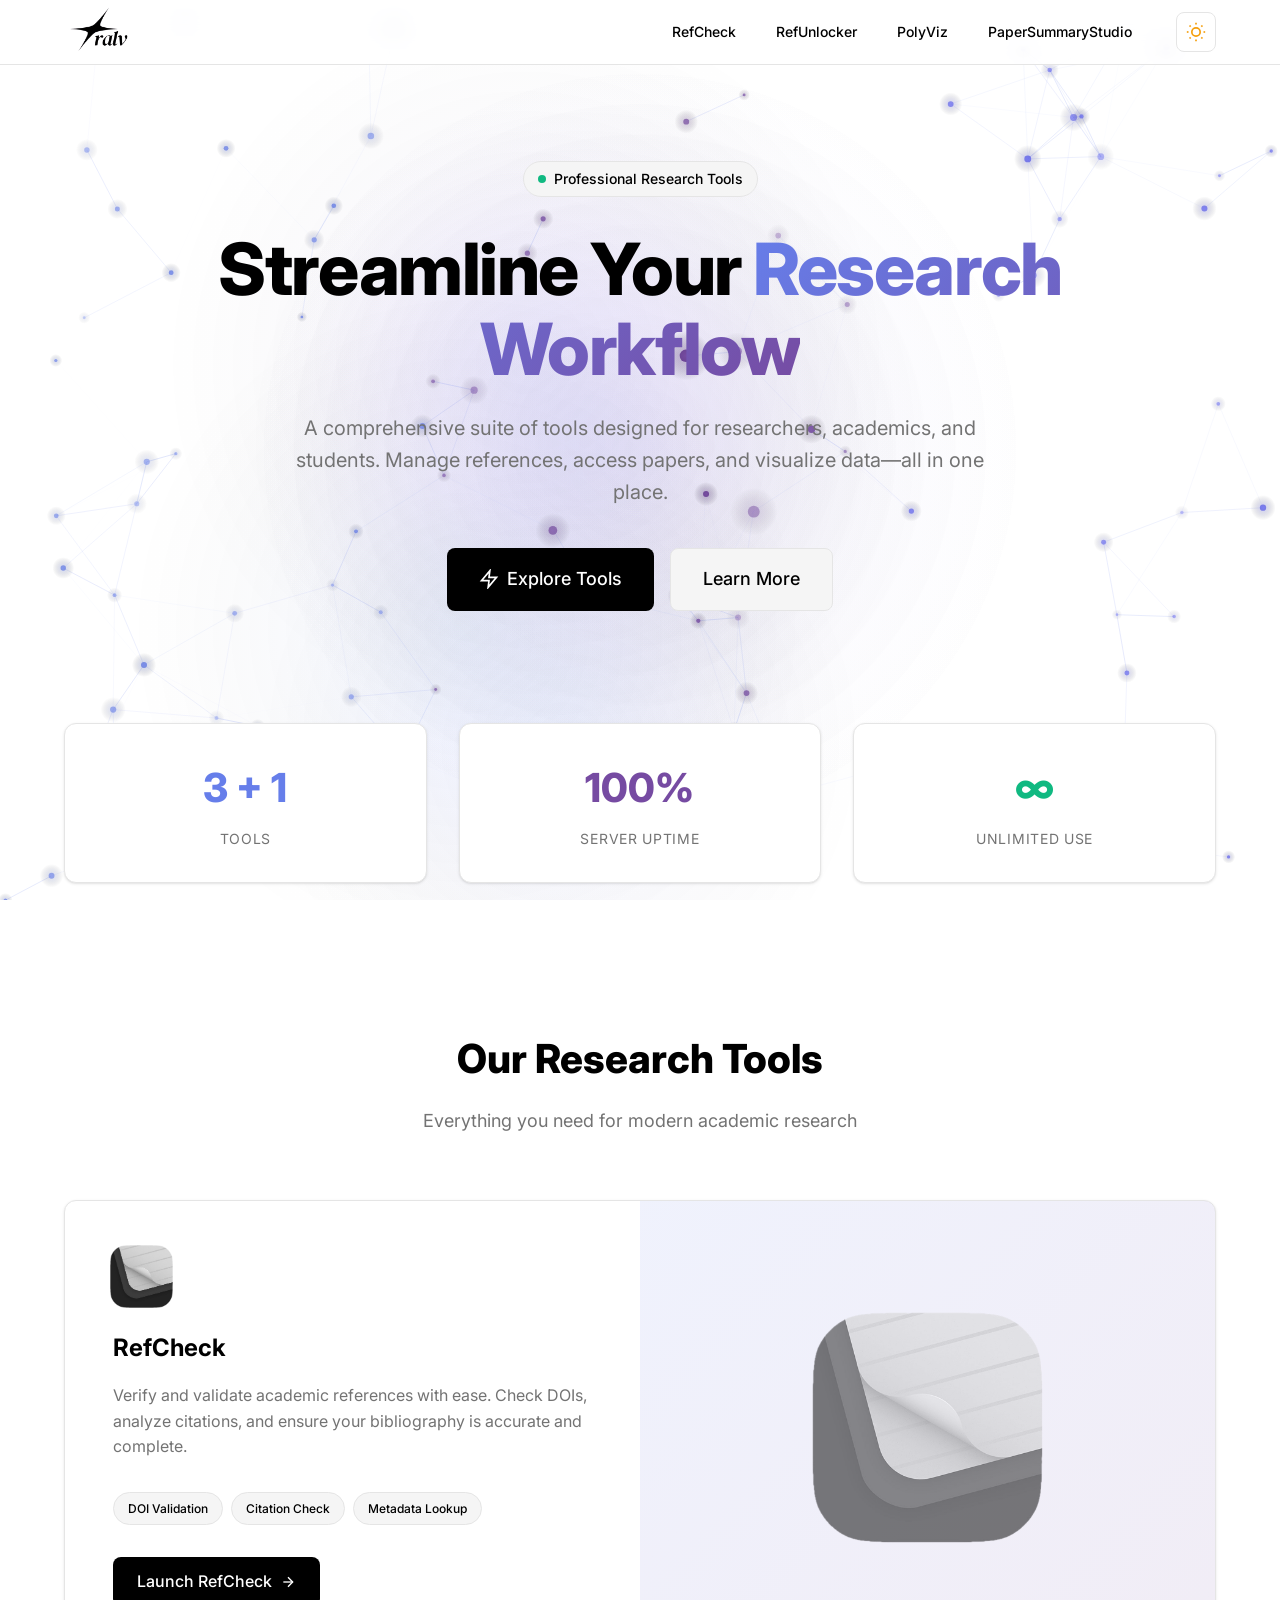
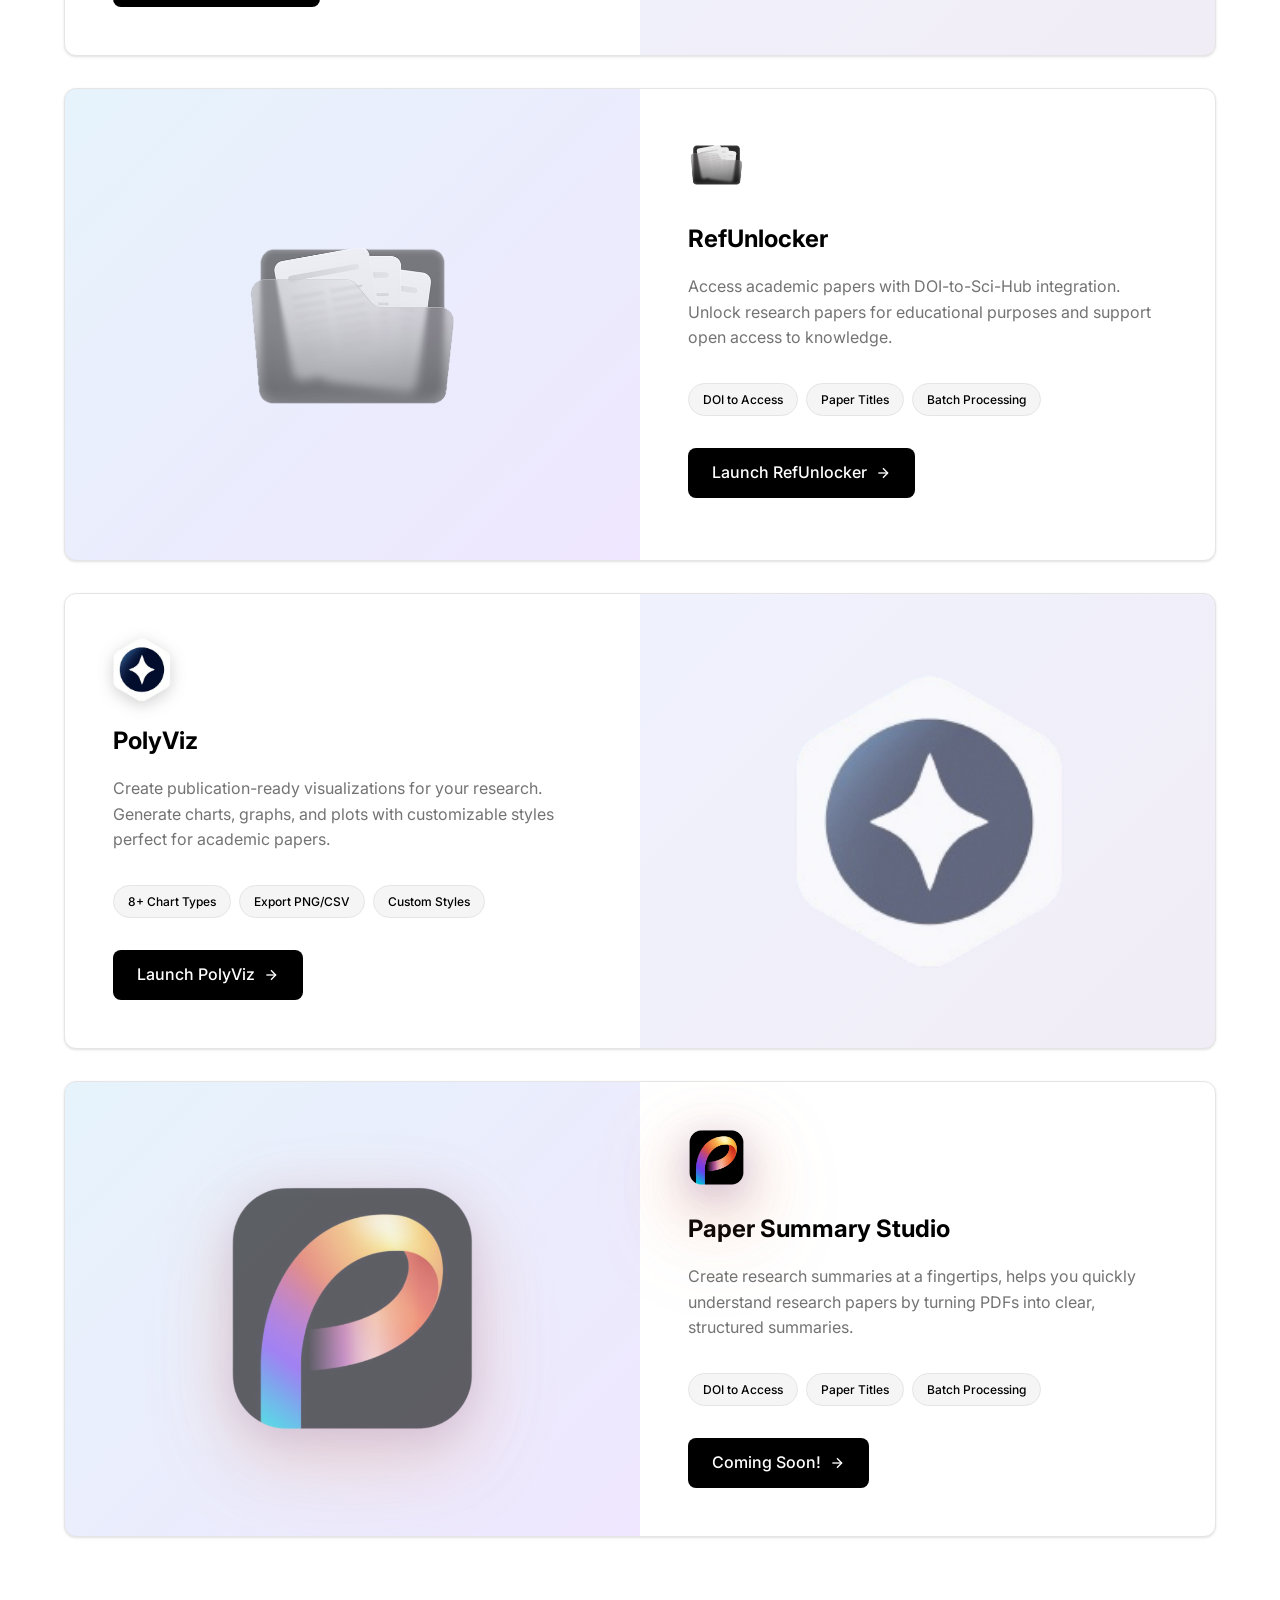
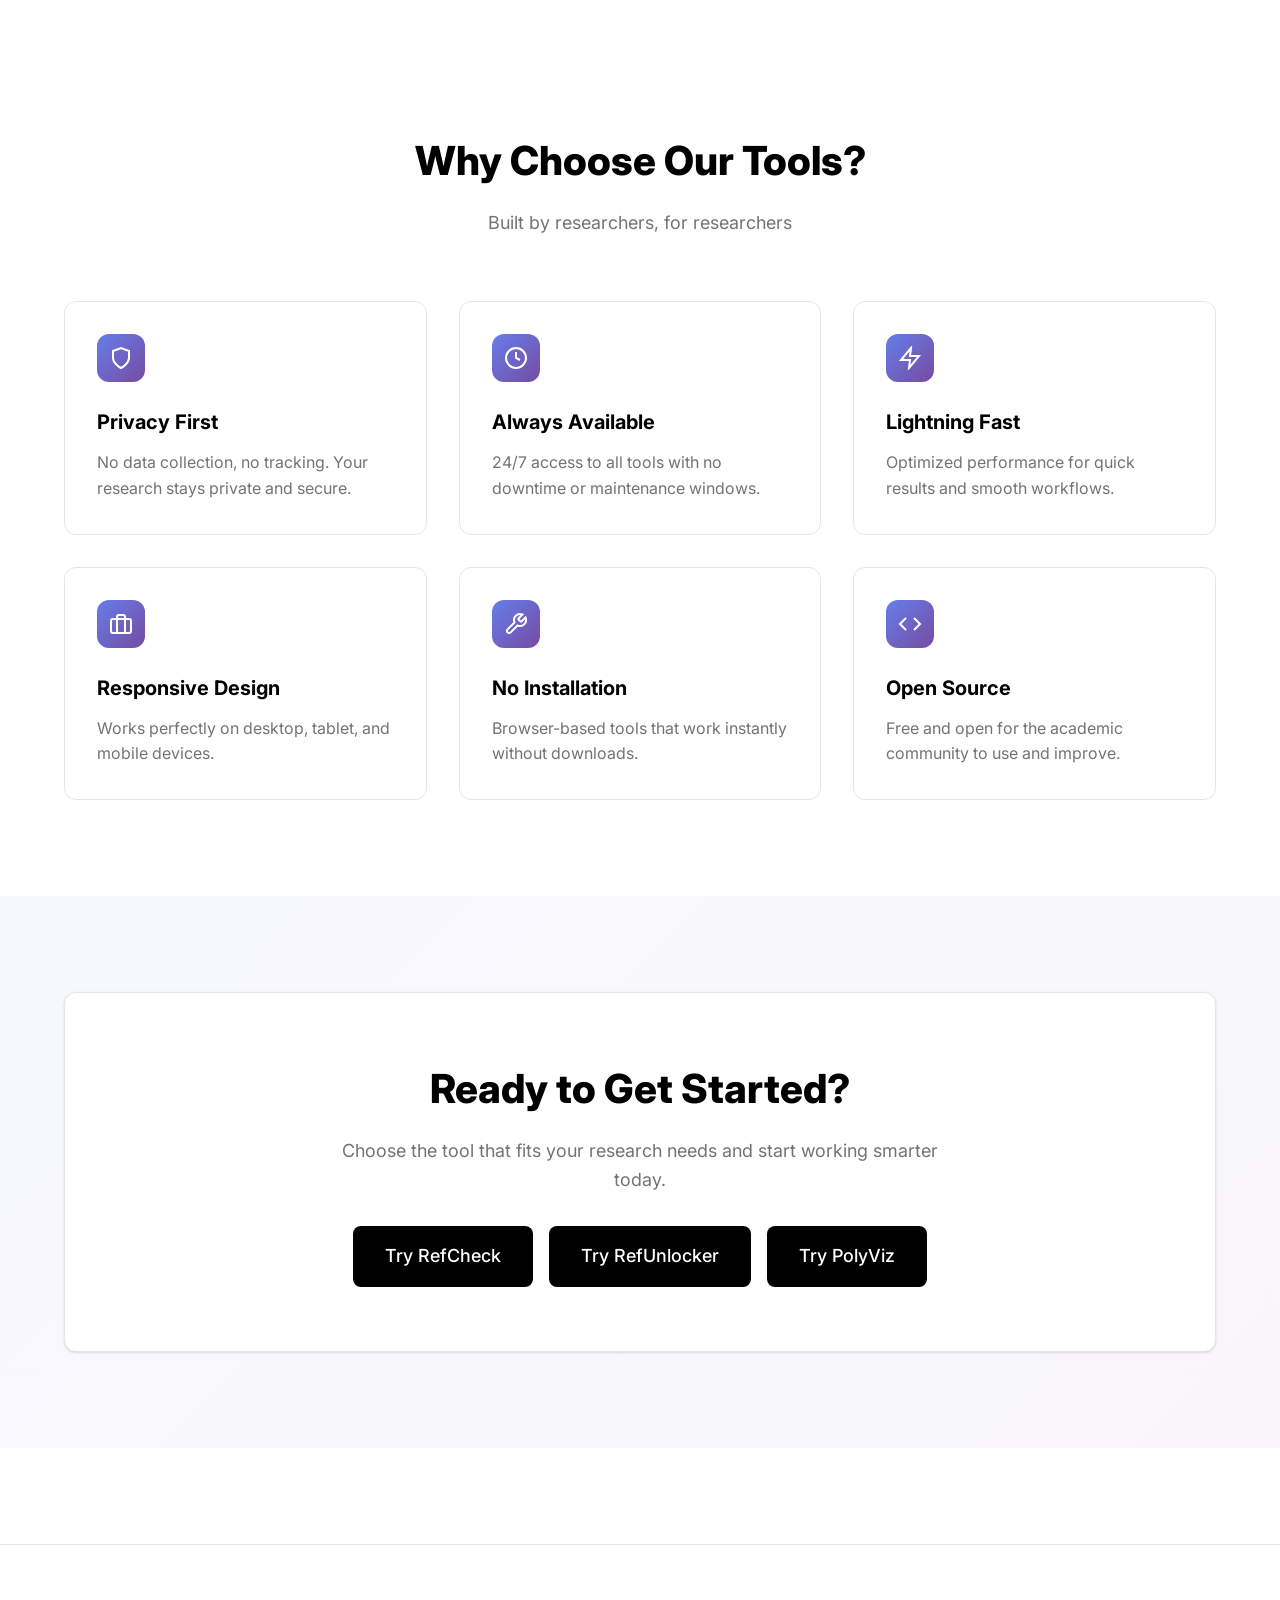
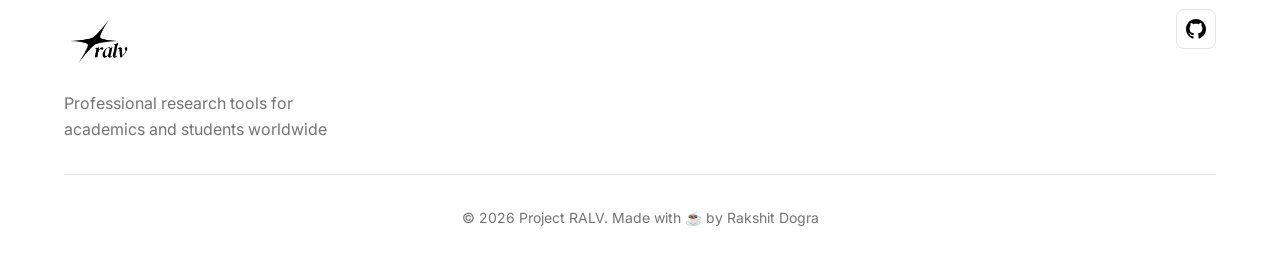
==== commit 03463c1d: "Update index.html" ====
--- a/index.html
+++ b/index.html
@@ -605,7 +605,7 @@
                 </div>
             </div>
             <div class="footer-bottom">
-                <p>© 2024 Research Tools Suite. For educational purposes only.</p>
+            <p>&copy; 2026 Project RALV. Made with ☕ by Rakshit Dogra</p>
             </div>
         </div>
     </footer>
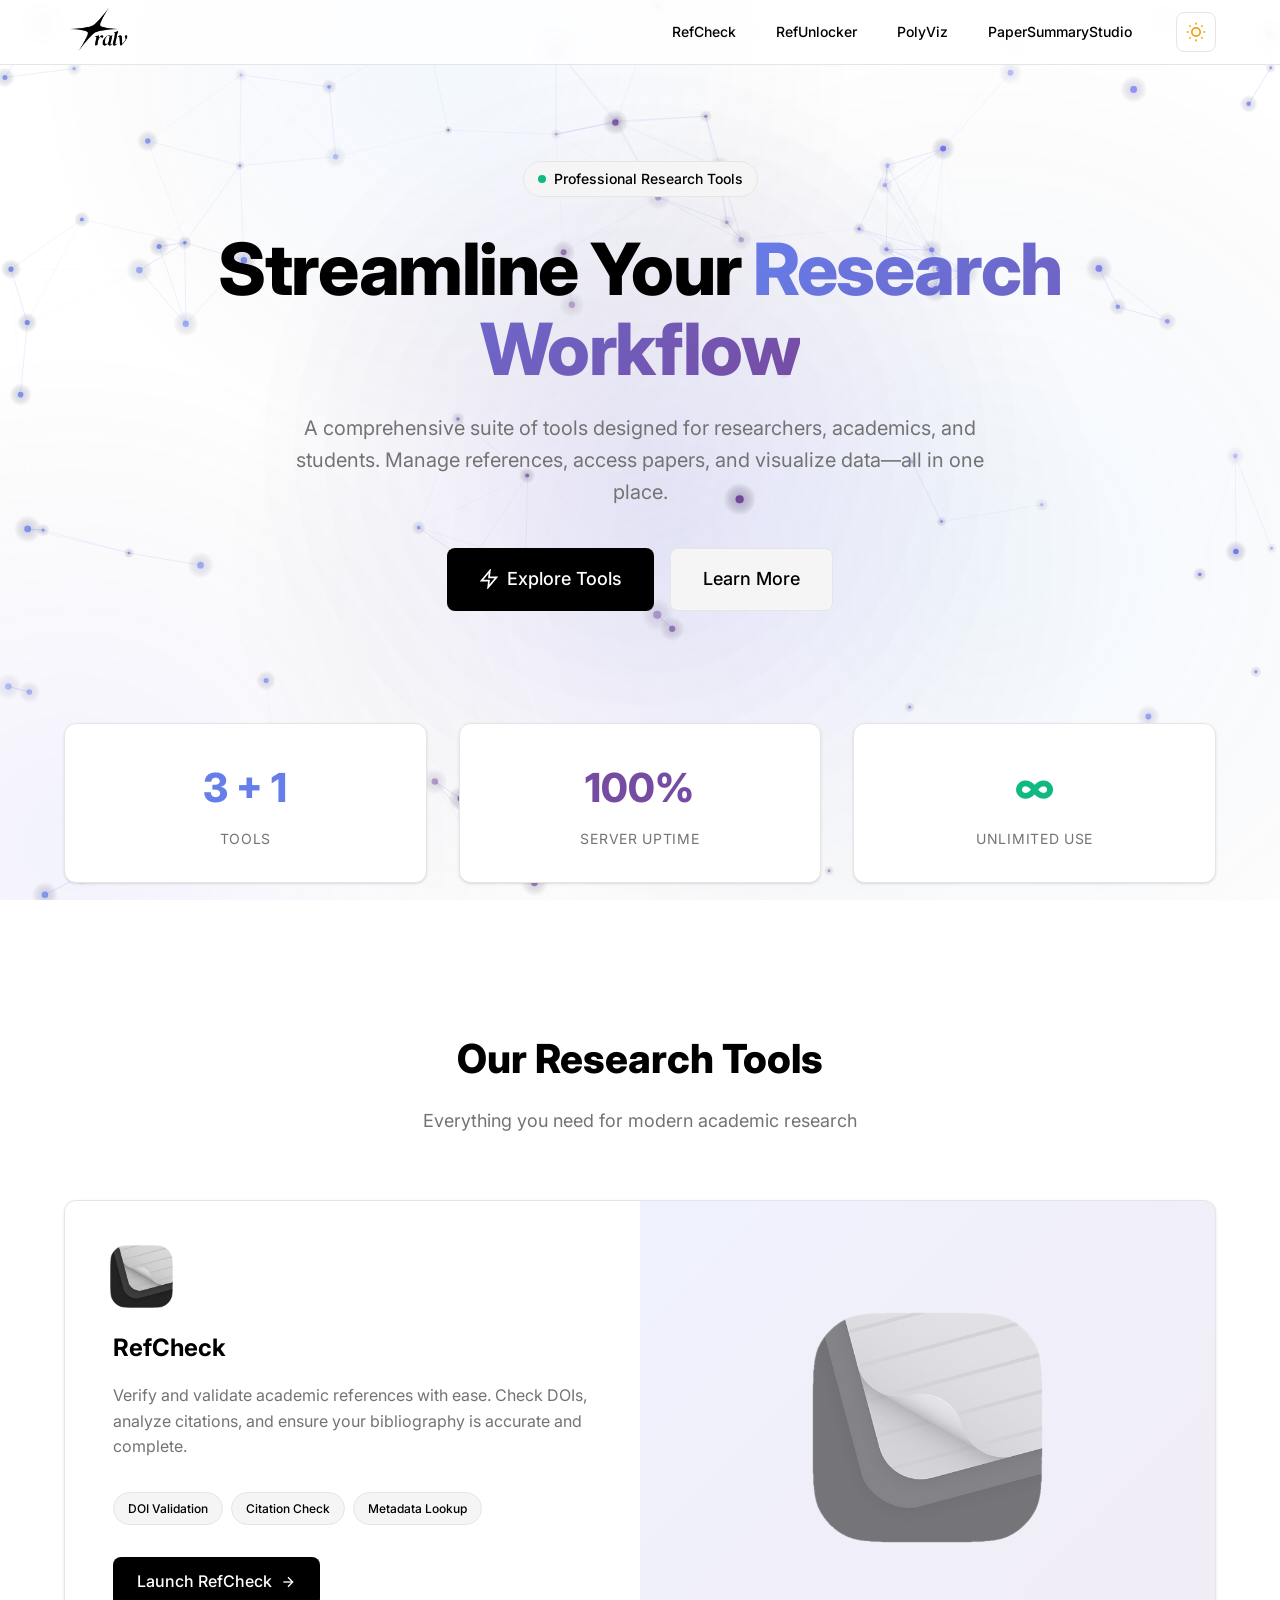
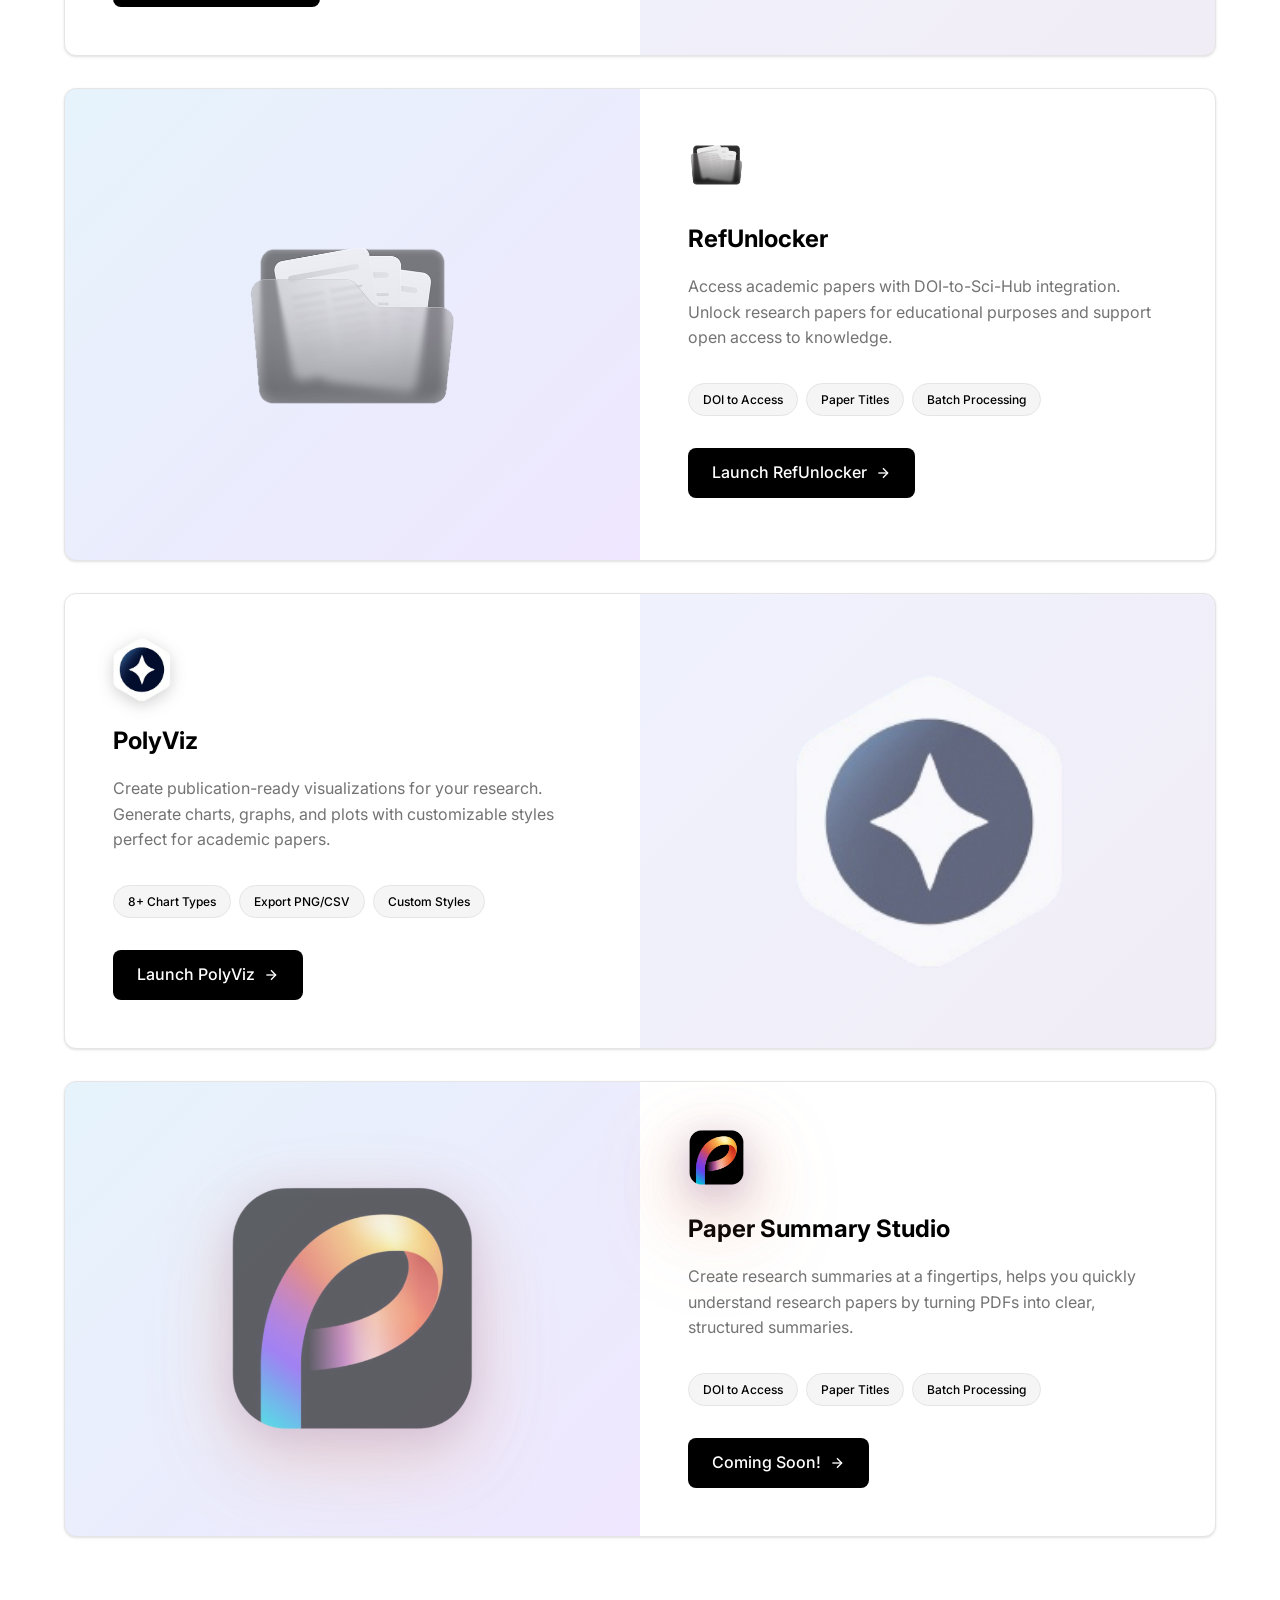
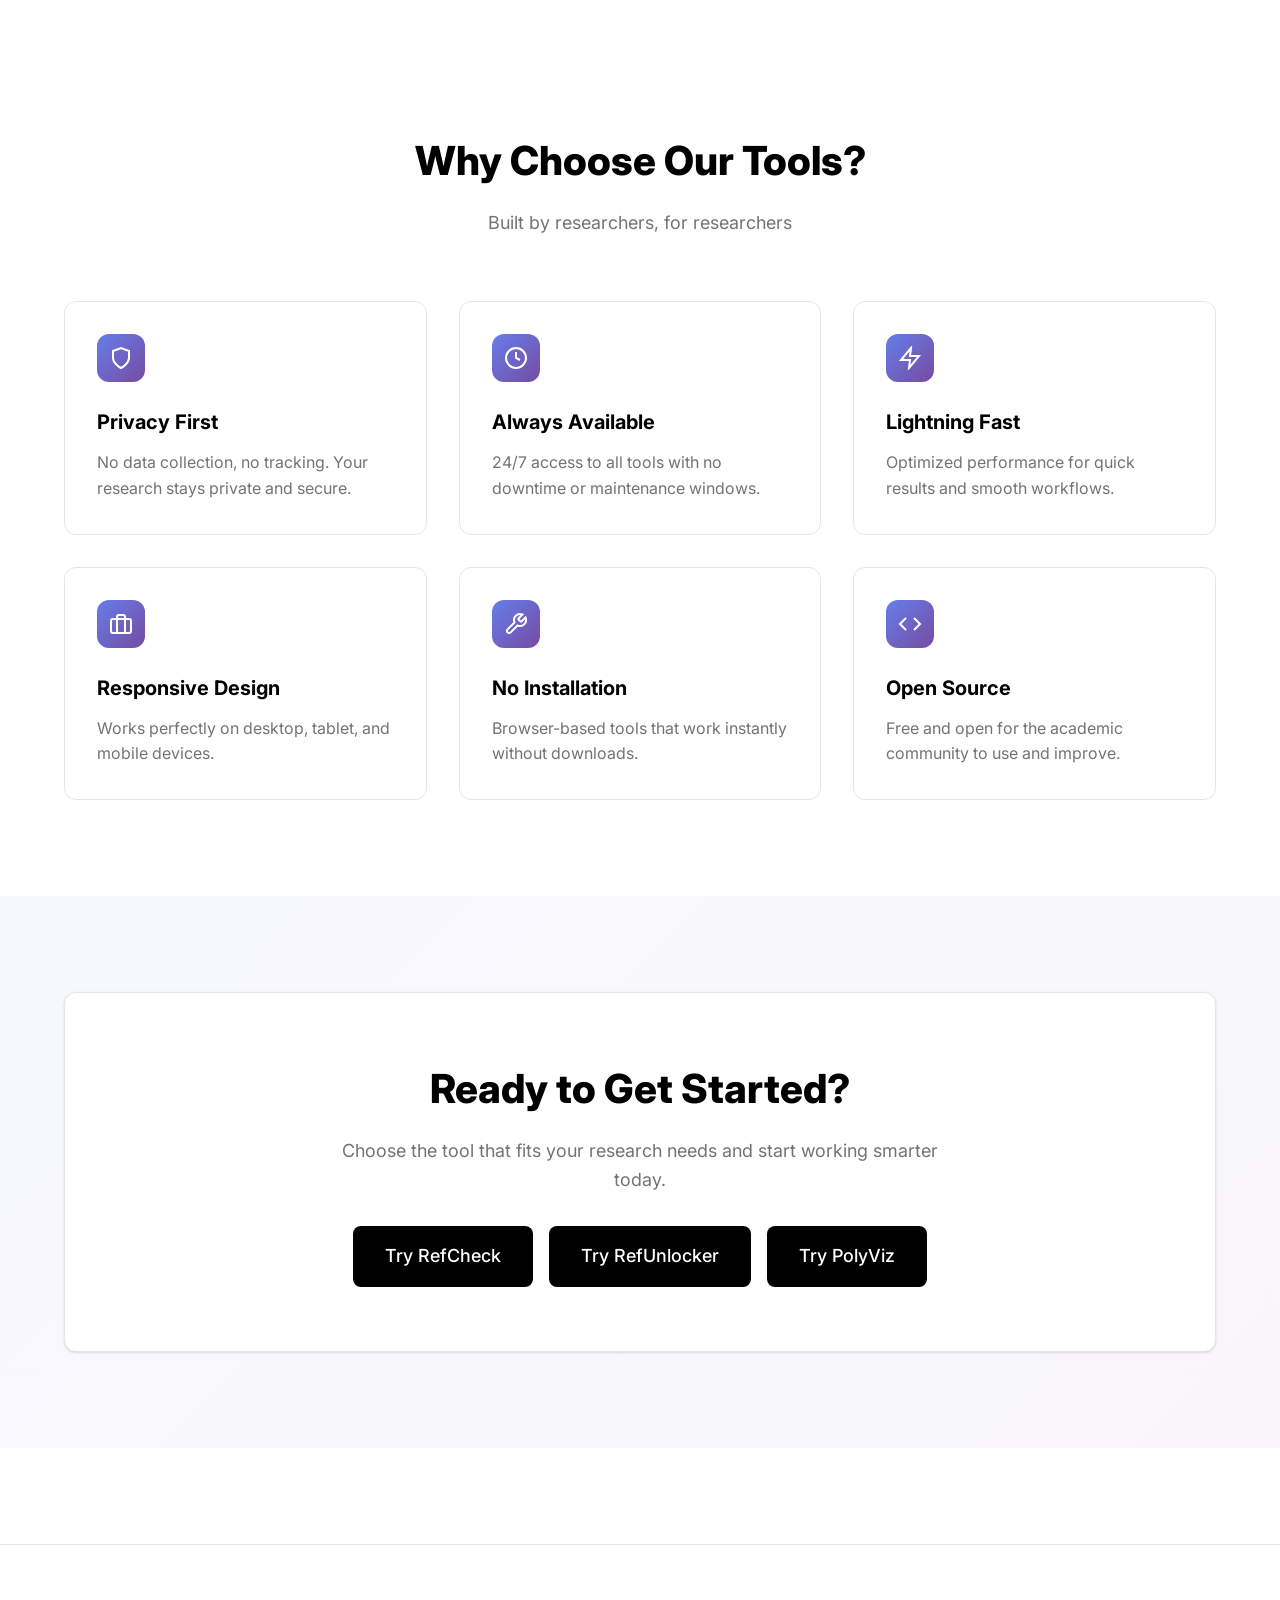
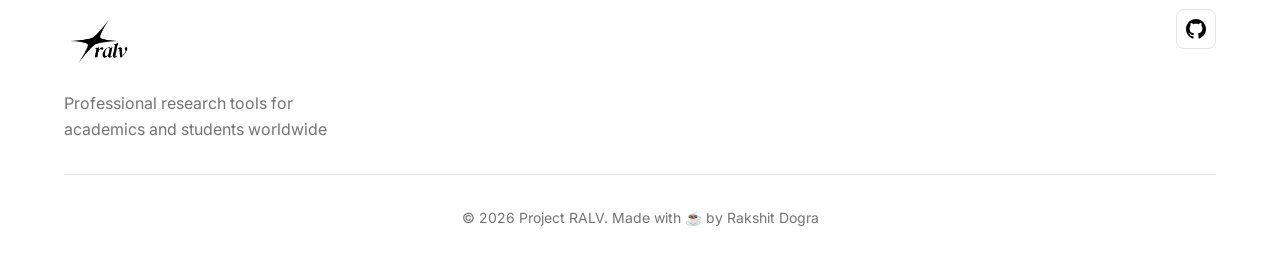
==== commit 0b1e7f38: "Update index.html" ====
--- a/index.html
+++ b/index.html
@@ -424,7 +424,7 @@
                             <span style="padding: 0.375rem 0.875rem; background: var(--secondary); border: 1px solid var(--border); border-radius: 9999px; font-size: 0.75rem; font-weight: 500;">Paper Titles</span>
                             <span style="padding: 0.375rem 0.875rem; background: var(--secondary); border: 1px solid var(--border); border-radius: 9999px; font-size: 0.75rem; font-weight: 500;">Batch Processing</span>
                         </div>
-                        <a href="index.html" class="btn btn-primary">
+                        <a href="refunlocker.html" class="btn btn-primary">
                             Launch RefUnlocker
                             <svg width="16" height="16" viewBox="0 0 24 24" fill="none" stroke="currentColor" stroke-width="2">
                                 <line x1="5" y1="12" x2="19" y2="12"></line>
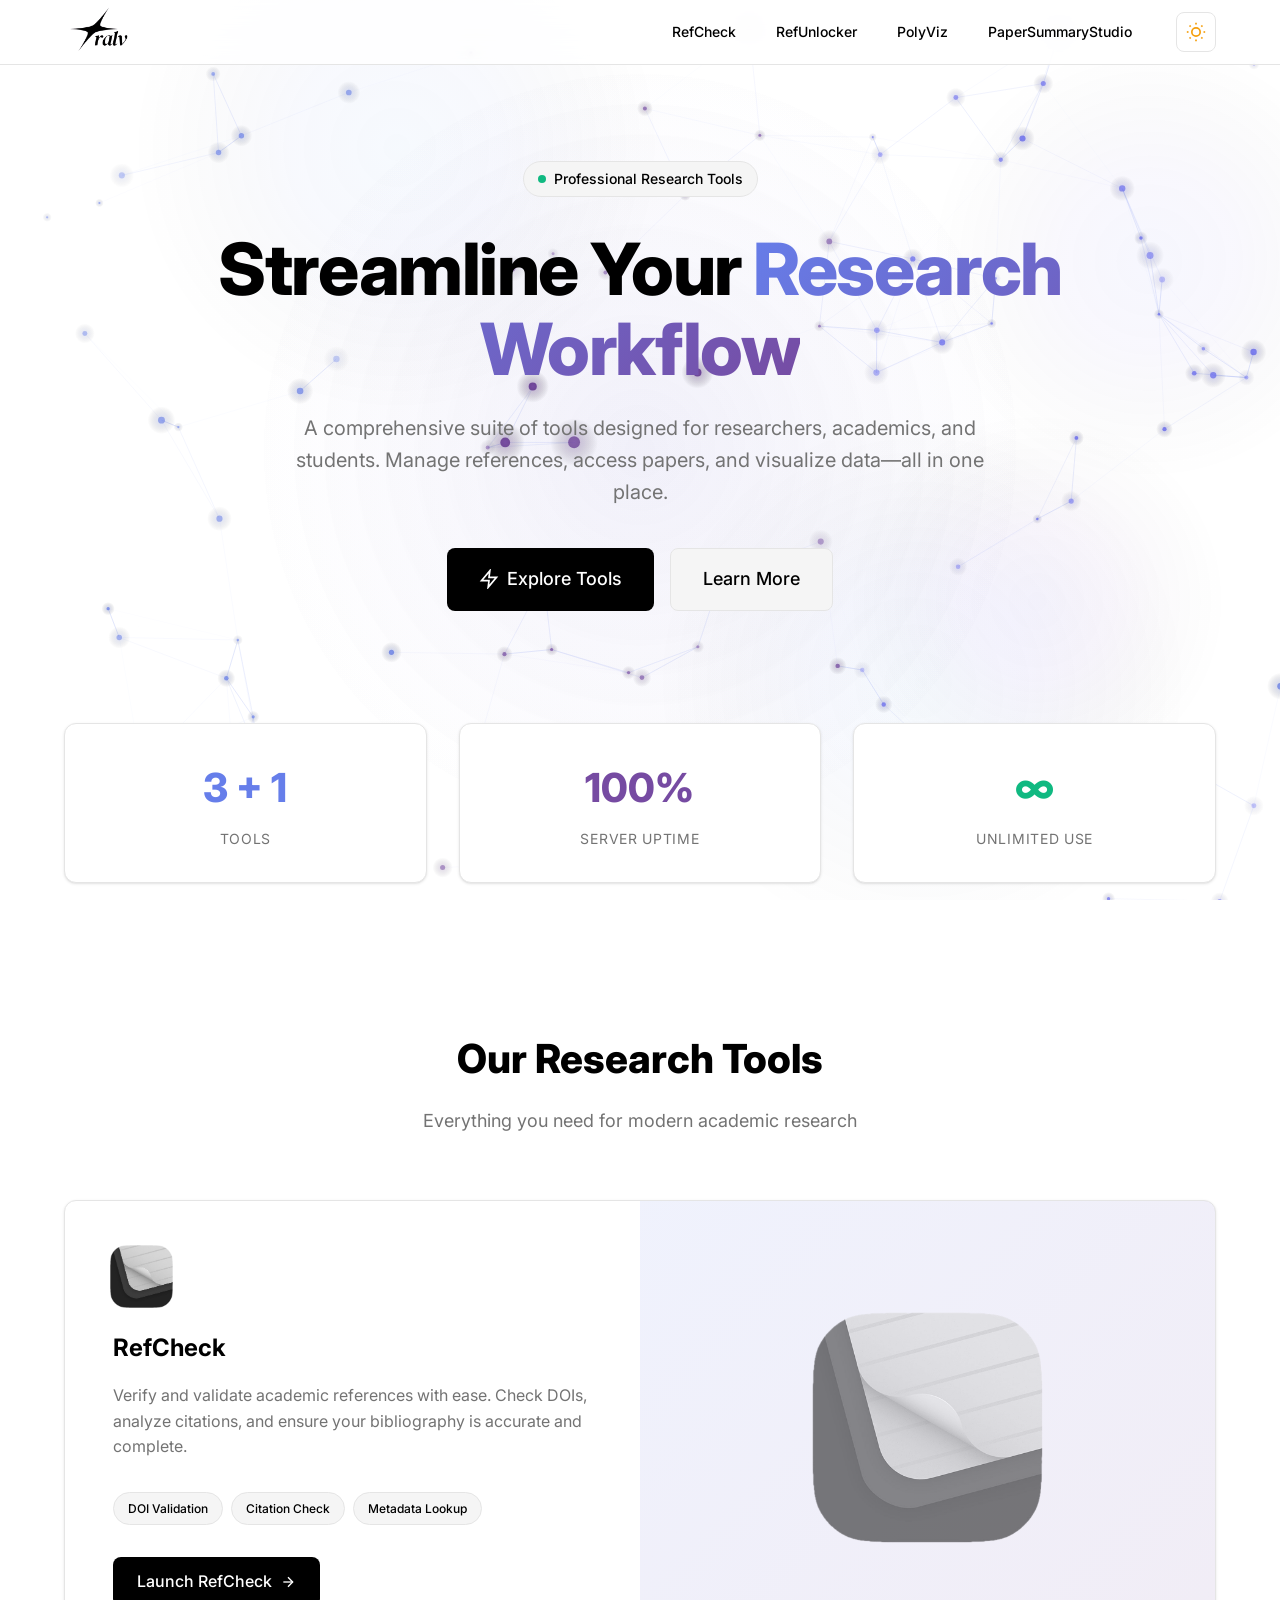
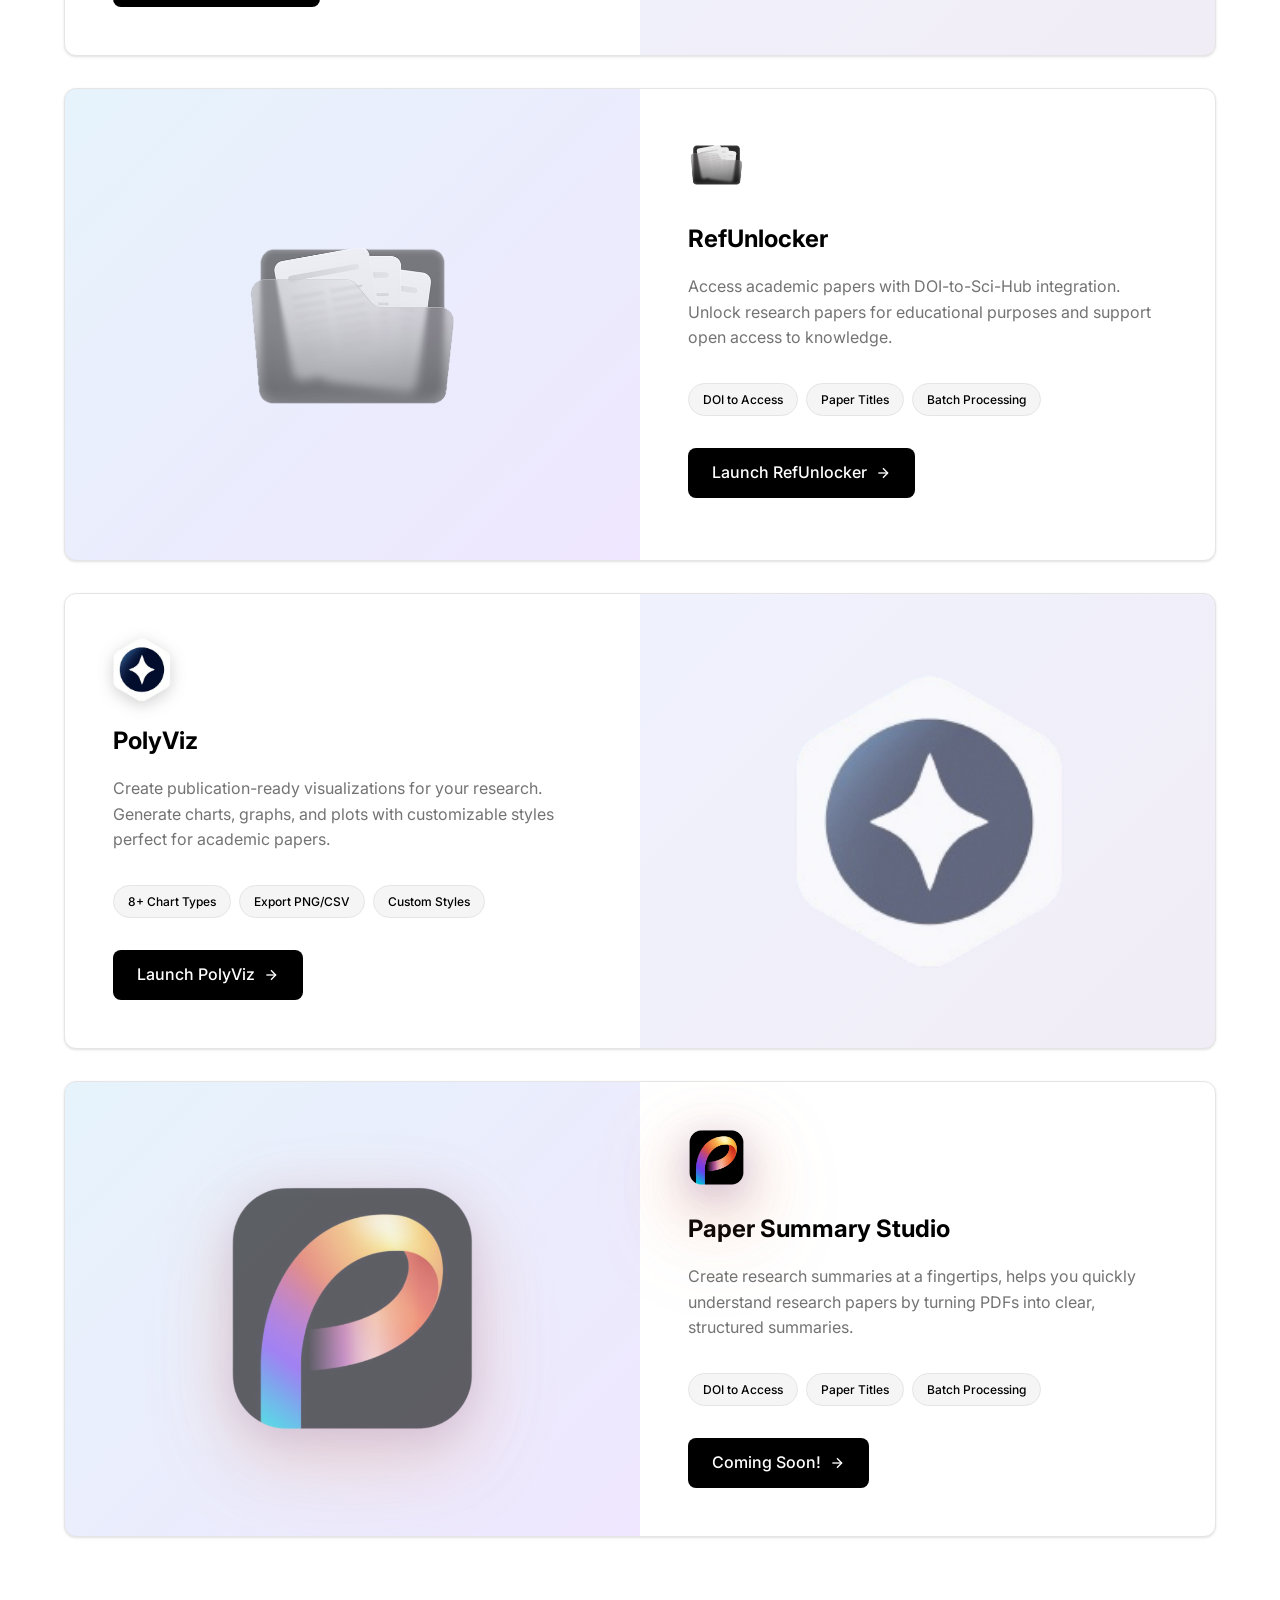
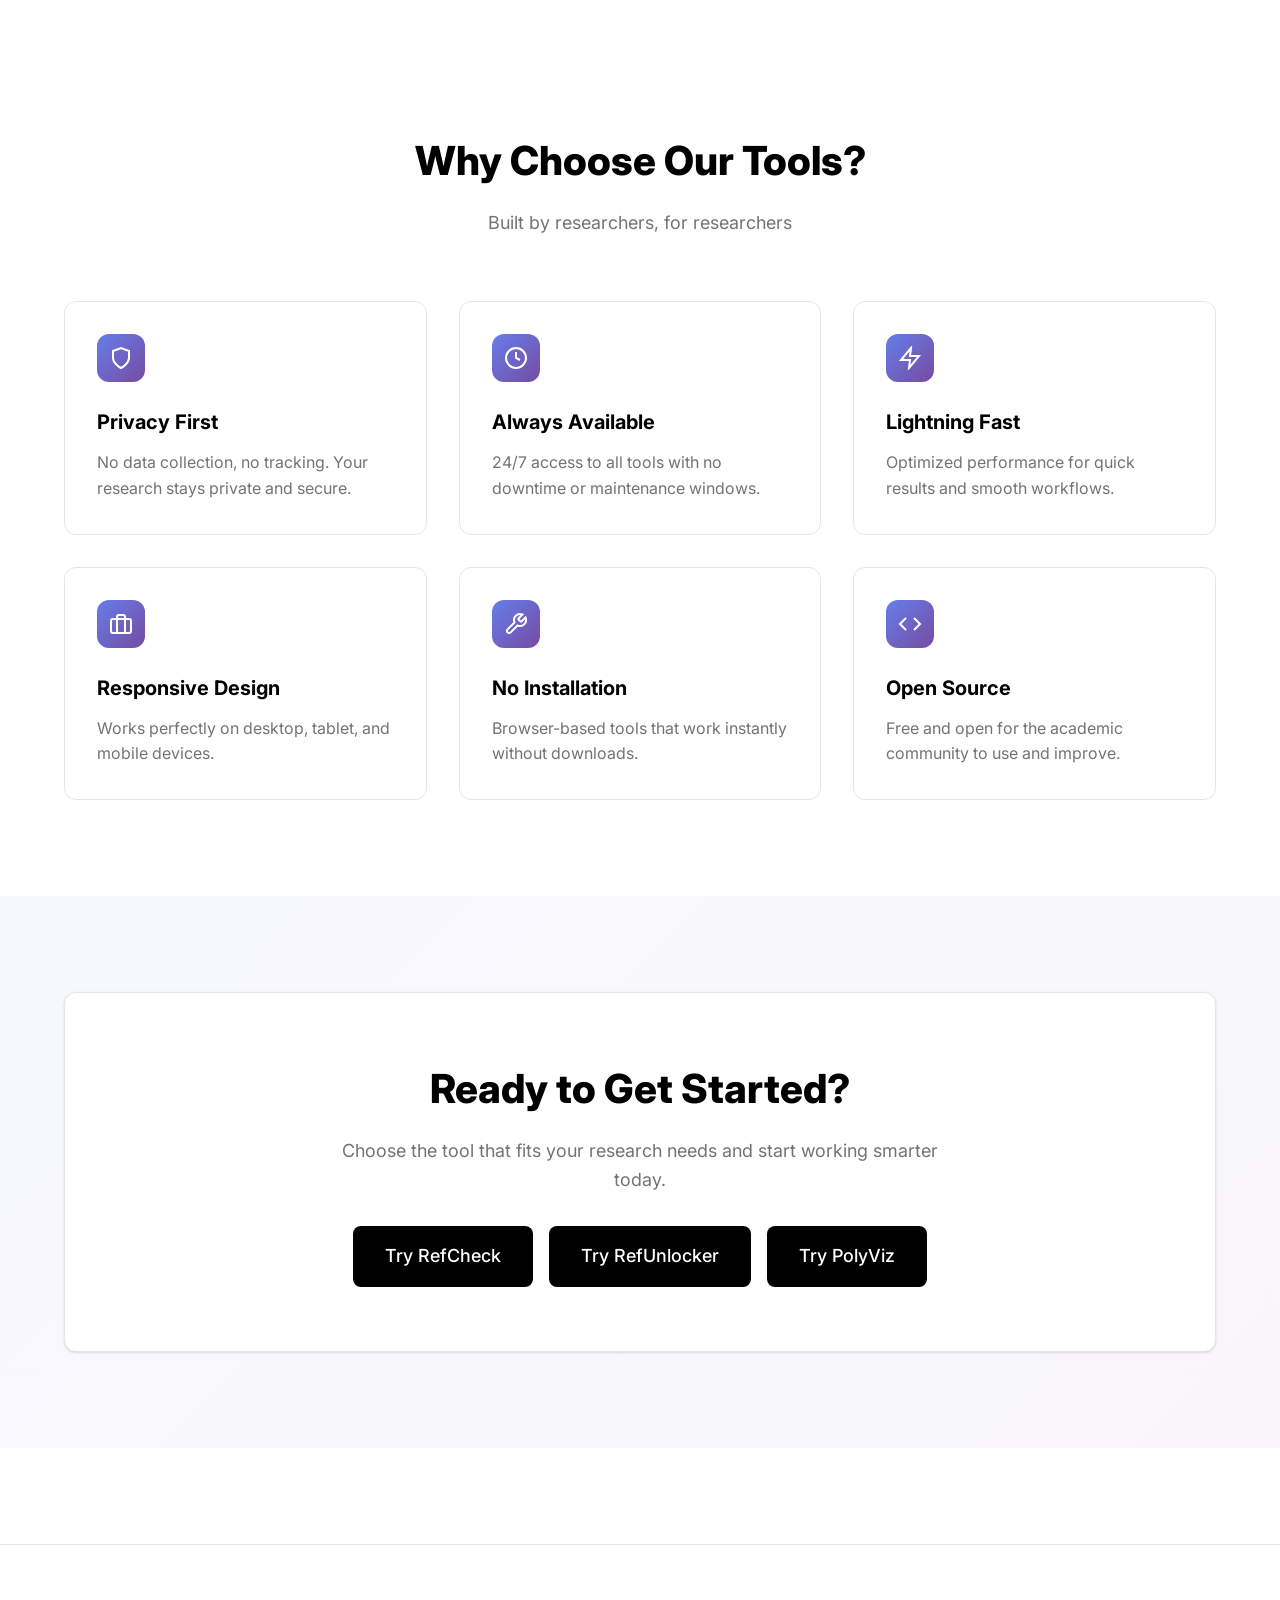
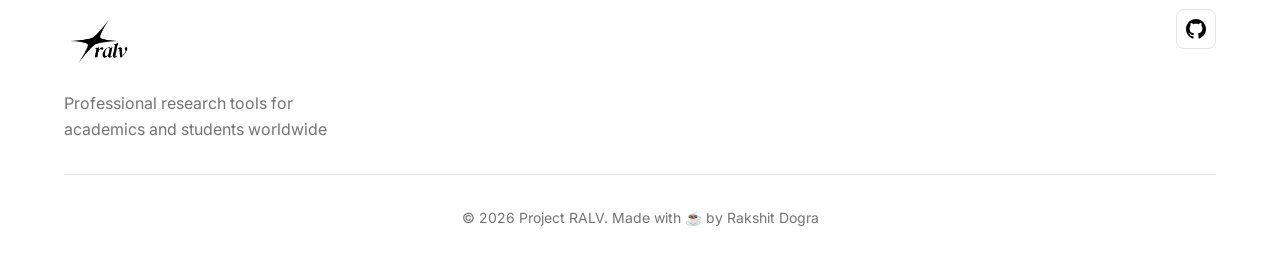
==== commit b1a27f13: "Update index.html" ====
--- a/index.html
+++ b/index.html
@@ -3,9 +3,9 @@
 <head>
     <meta charset="UTF-8">
     <meta name="viewport" content="width=device-width, initial-scale=1.0">
-    <title>Research Tools Suite - RefCheck, RefUnlocker & PolyViz</title>
+    <title>Project Ralv</title>
     <meta name="description" content="Professional research tools for academics and researchers">
-    <link rel="icon" type="image/png" href="ralv.png">
+    <link rel="icon" type="image/png" href="ralv2.png">
     <link rel="preconnect" href="https://fonts.googleapis.com">
     <link rel="preconnect" href="https://fonts.gstatic.com" crossorigin>
     <link href="https://fonts.googleapis.com/css2?family=Inter:wght@400;500;600;700;800&display=swap" rel="stylesheet">
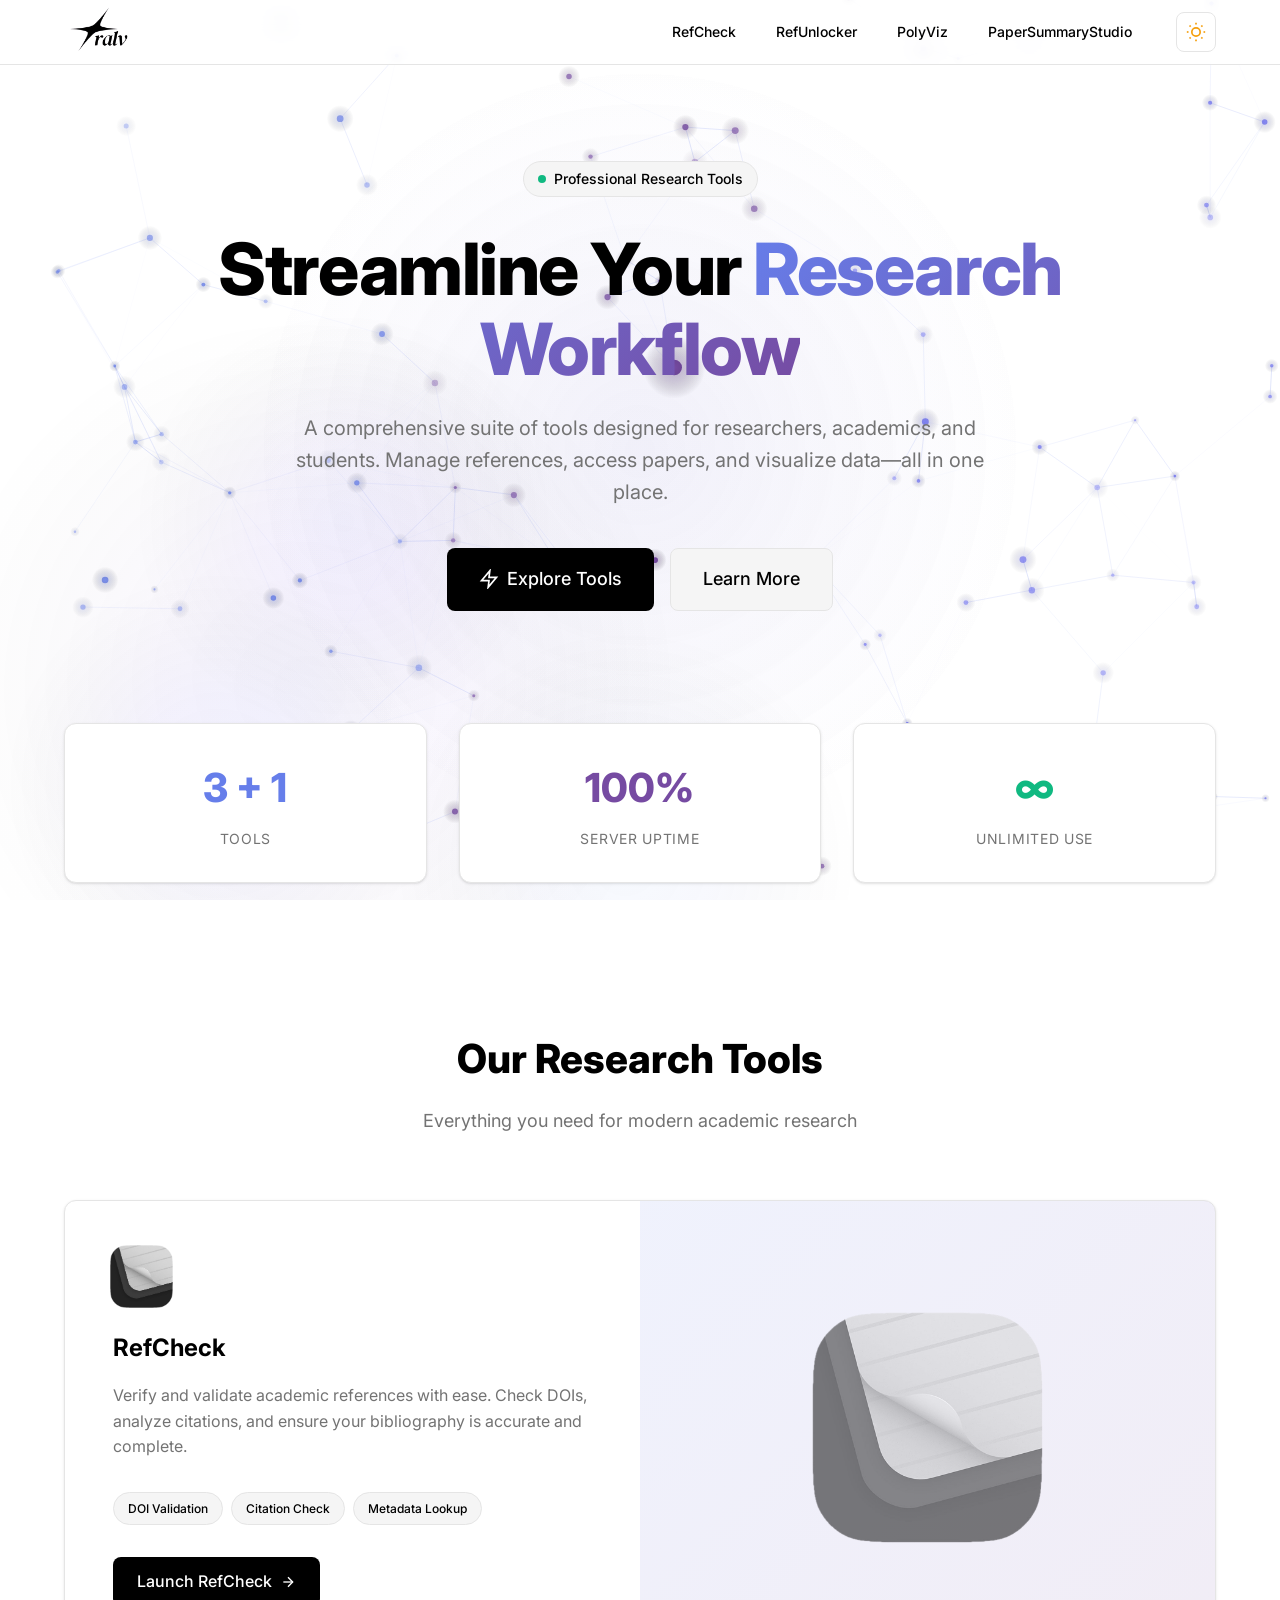
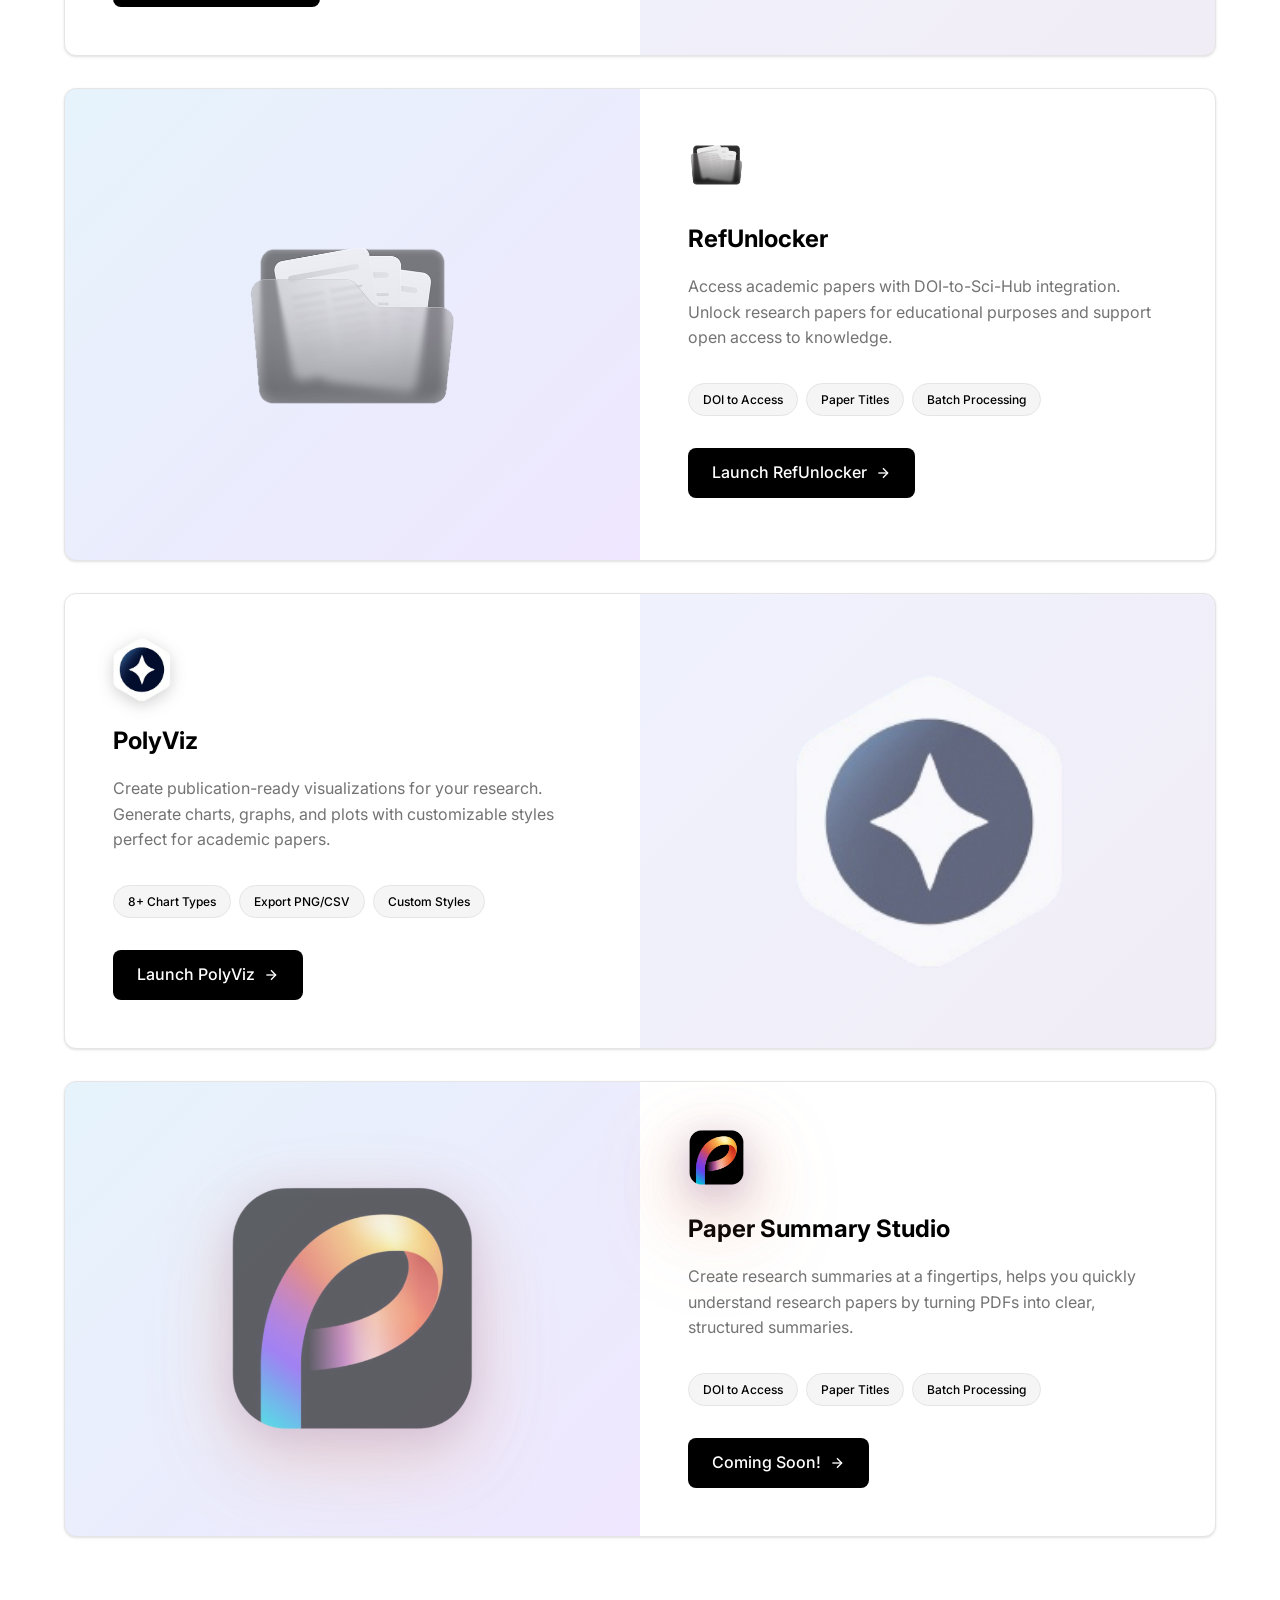
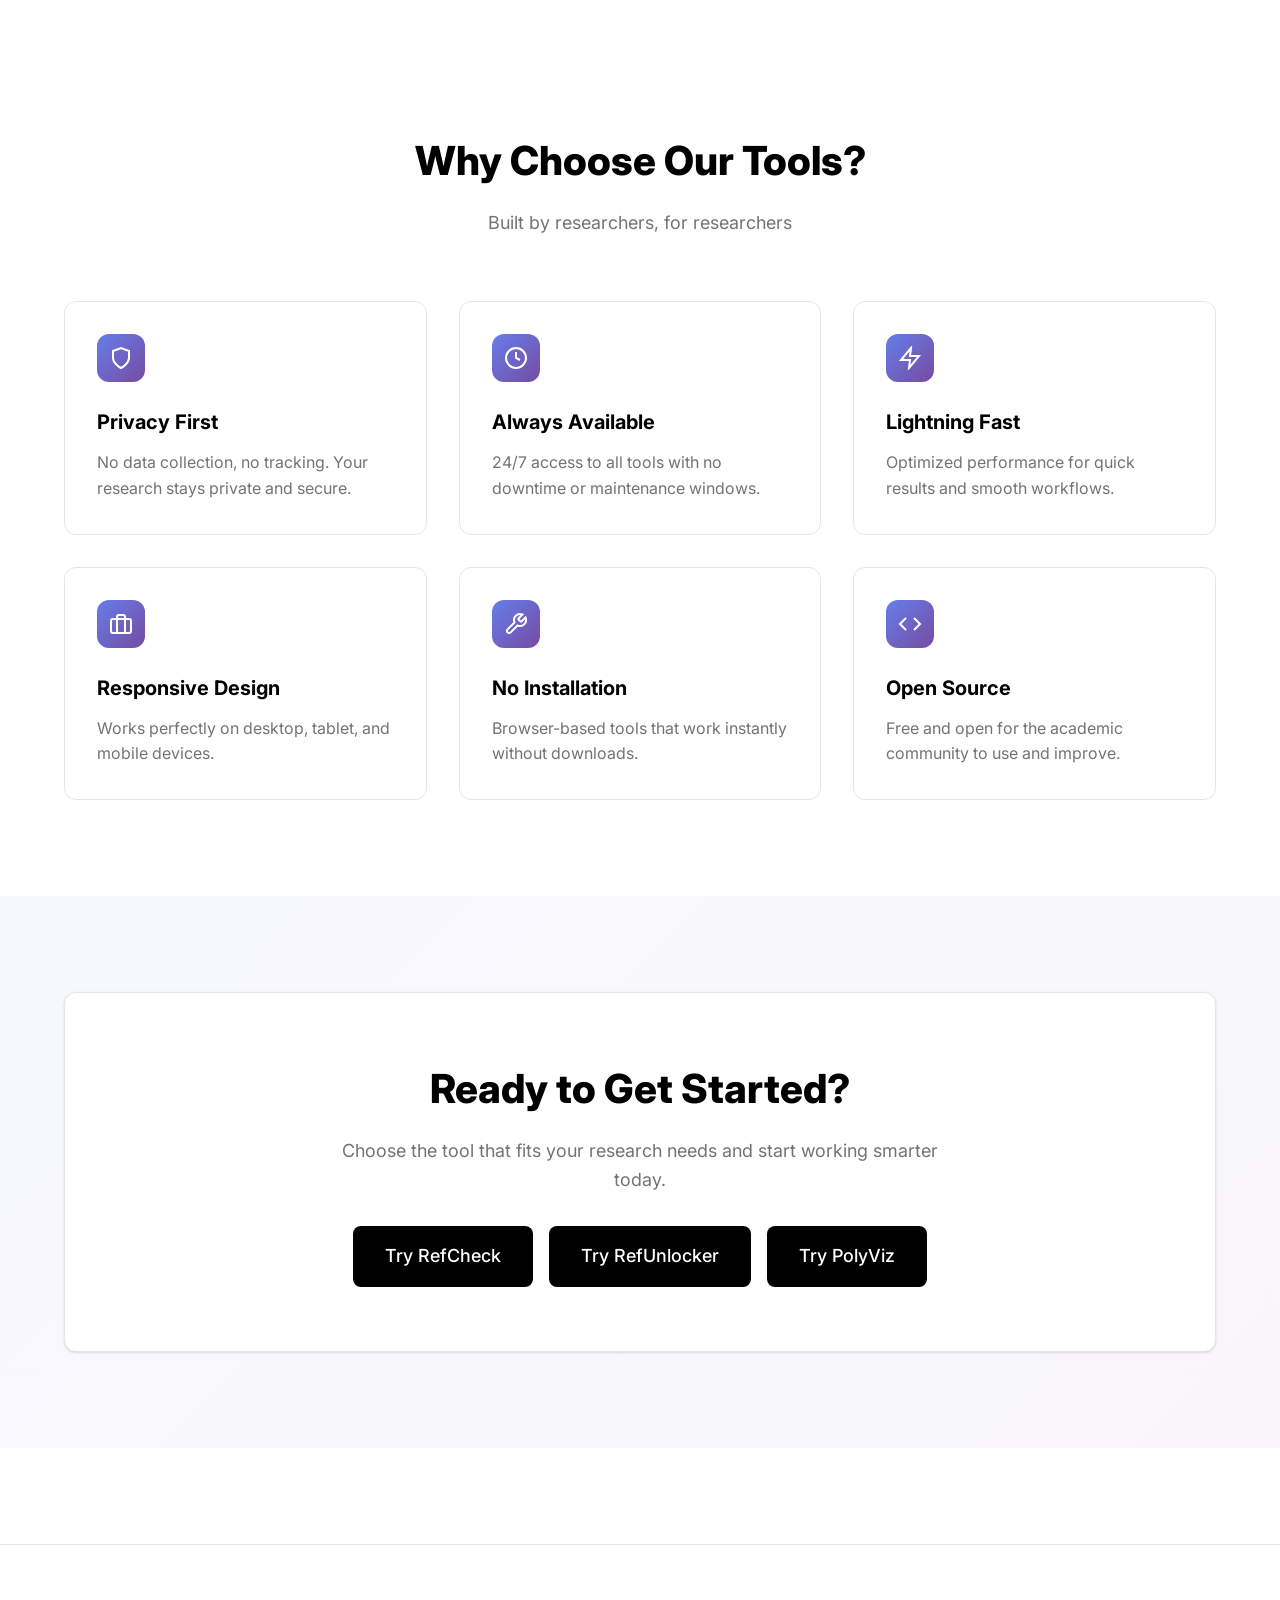
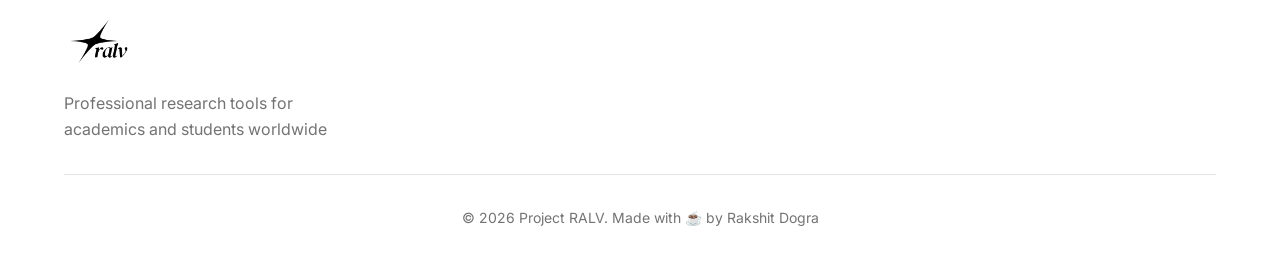
==== commit d64facec: "Update index.html" ====
--- a/index.html
+++ b/index.html
@@ -574,7 +574,7 @@
                     <a href="refcheck.html" class="btn btn-primary btn-large">
                         Try RefCheck
                     </a>
-                    <a href="index.html" class="btn btn-primary btn-large">
+                    <a href="refunlocker.html" class="btn btn-primary btn-large">
                         Try RefUnlocker
                     </a>
                     <a href="polyviz.html" class="btn btn-primary btn-large">
@@ -597,11 +597,6 @@
                     <p>Professional research tools for academics and students worldwide</p>
                 </div>
                 <div style="display: flex; gap: 1rem;">
-                    <a href="#" style="width: 40px; height: 40px; border-radius: 8px; border: 1px solid var(--border); display: flex; align-items: center; justify-content: center; color: var(--foreground); transition: all 0.2s;" onmouseover="this.style.background='var(--secondary)'" onmouseout="this.style.background='transparent'">
-                        <svg width="20" height="20" viewBox="0 0 24 24" fill="currentColor">
-                            <path d="M12 0c-6.626 0-12 5.373-12 12 0 5.302 3.438 9.8 8.207 11.387.599.111.793-.261.793-.577v-2.234c-3.338.726-4.033-1.416-4.033-1.416-.546-1.387-1.333-1.756-1.333-1.756-1.089-.745.083-.729.083-.729 1.205.084 1.839 1.237 1.839 1.237 1.07 1.834 2.807 1.304 3.492.997.107-.775.418-1.305.762-1.604-2.665-.305-5.467-1.334-5.467-5.931 0-1.311.469-2.381 1.236-3.221-.124-.303-.535-1.524.117-3.176 0 0 1.008-.322 3.301 1.23.957-.266 1.983-.399 3.003-.404 1.02.005 2.047.138 3.006.404 2.291-1.552 3.297-1.23 3.297-1.23.653 1.653.242 2.874.118 3.176.77.84 1.235 1.911 1.235 3.221 0 4.609-2.807 5.624-5.479 5.921.43.372.823 1.102.823 2.222v3.293c0 .319.192.694.801.576 4.765-1.589 8.199-6.086 8.199-11.386 0-6.627-5.373-12-12-12z"/>
-                        </svg>
-                    </a>
                 </div>
             </div>
             <div class="footer-bottom">
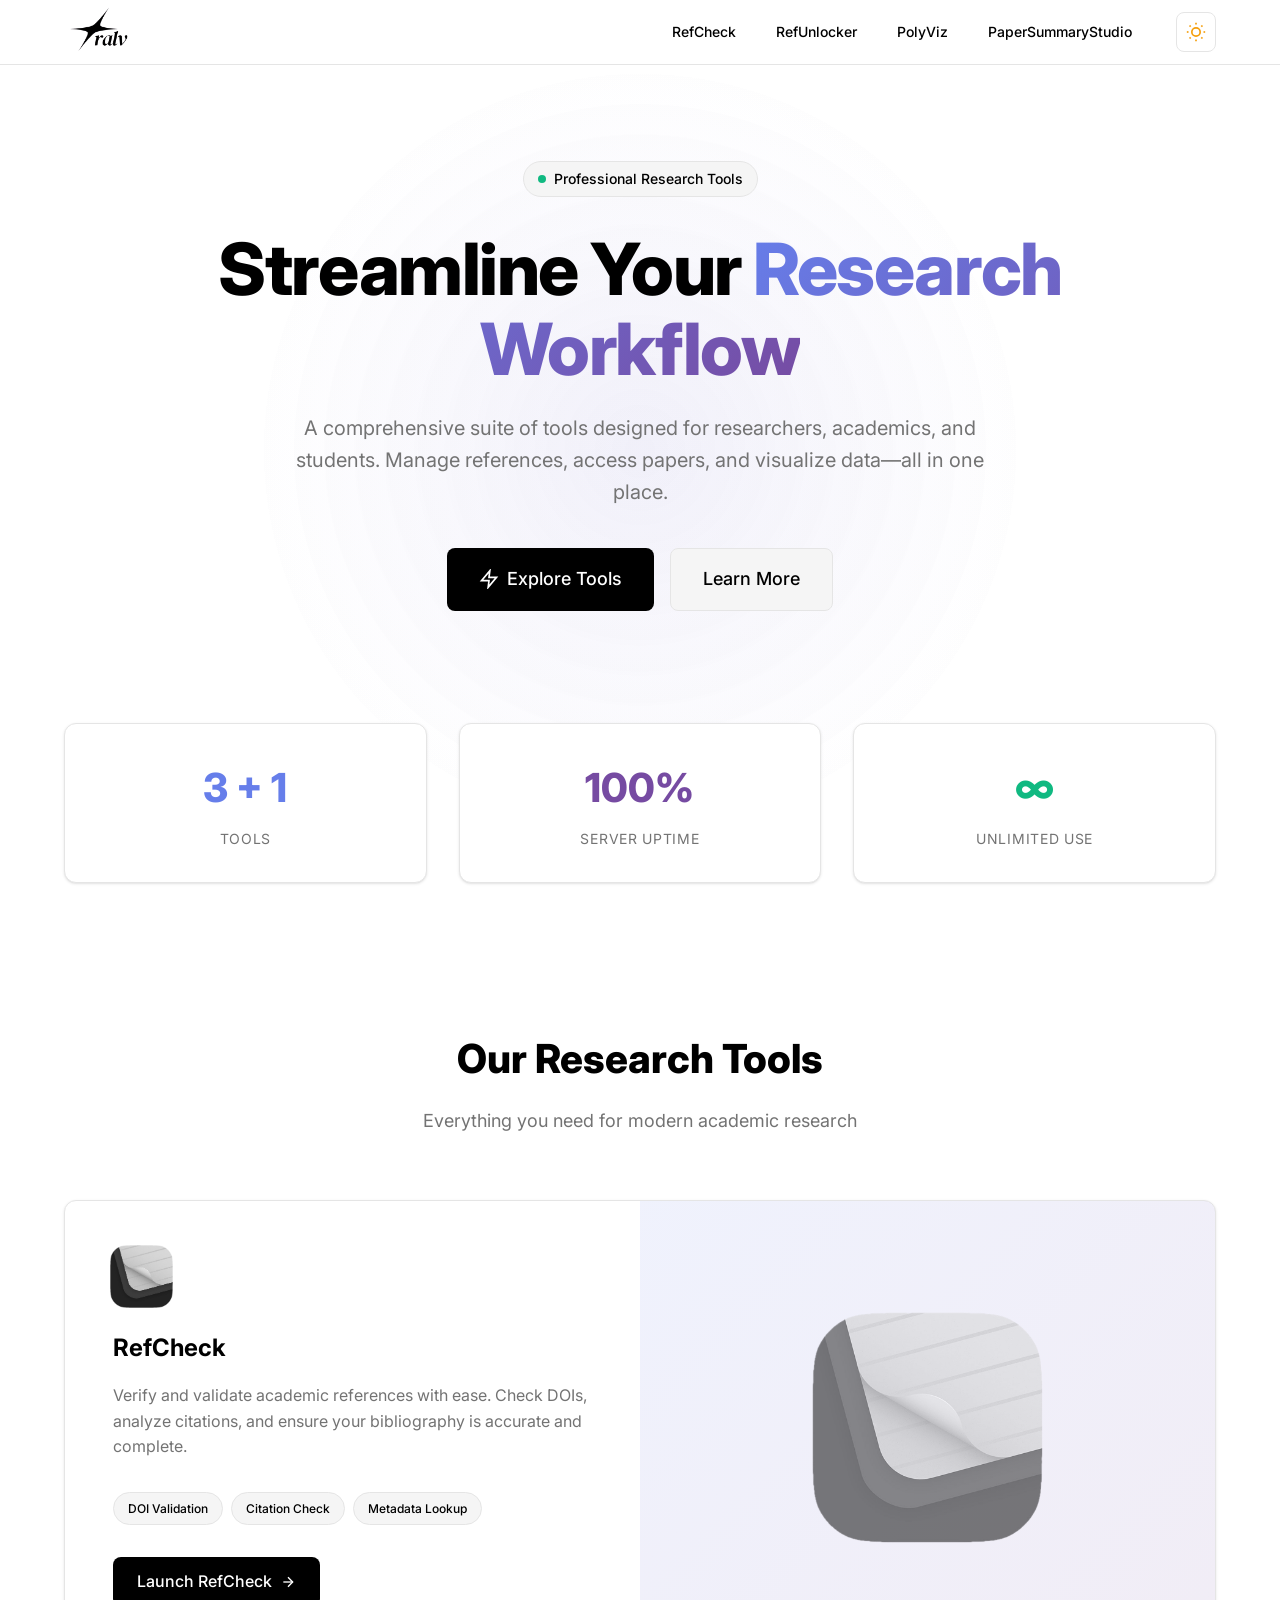
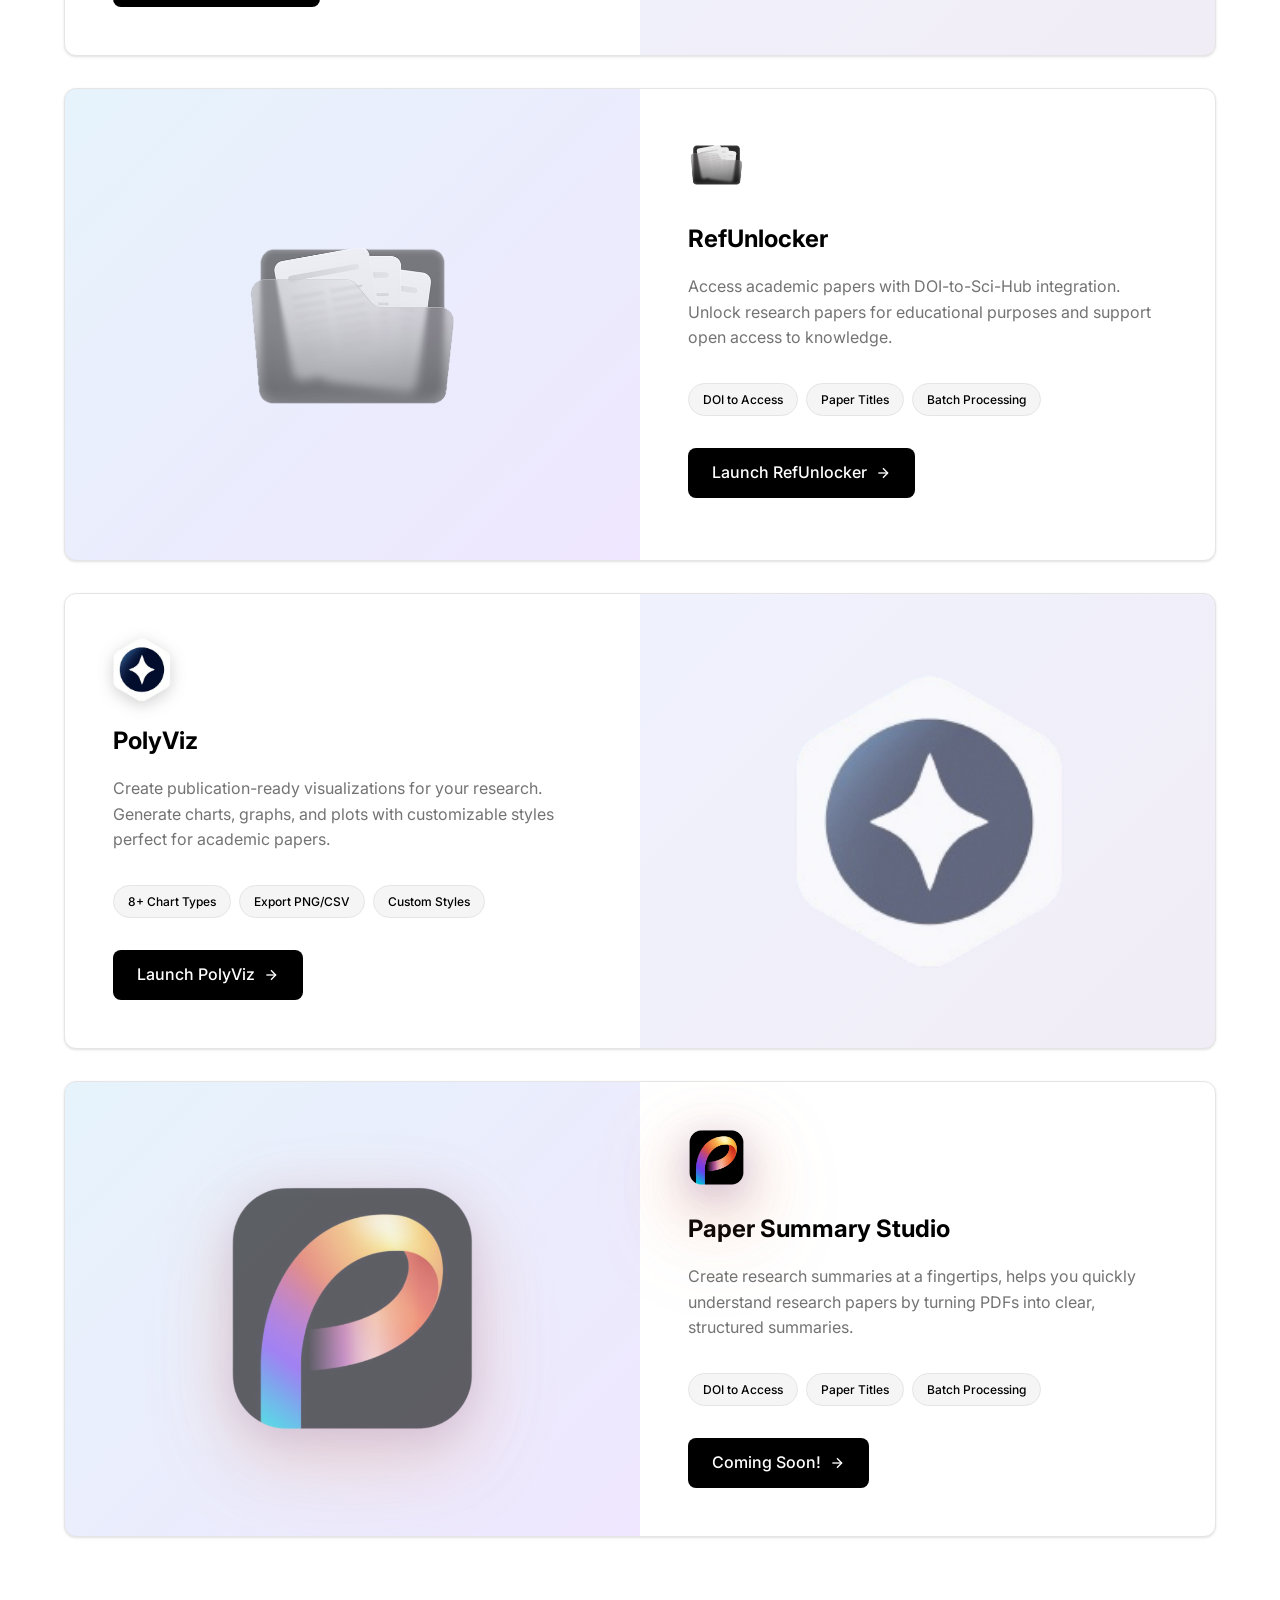
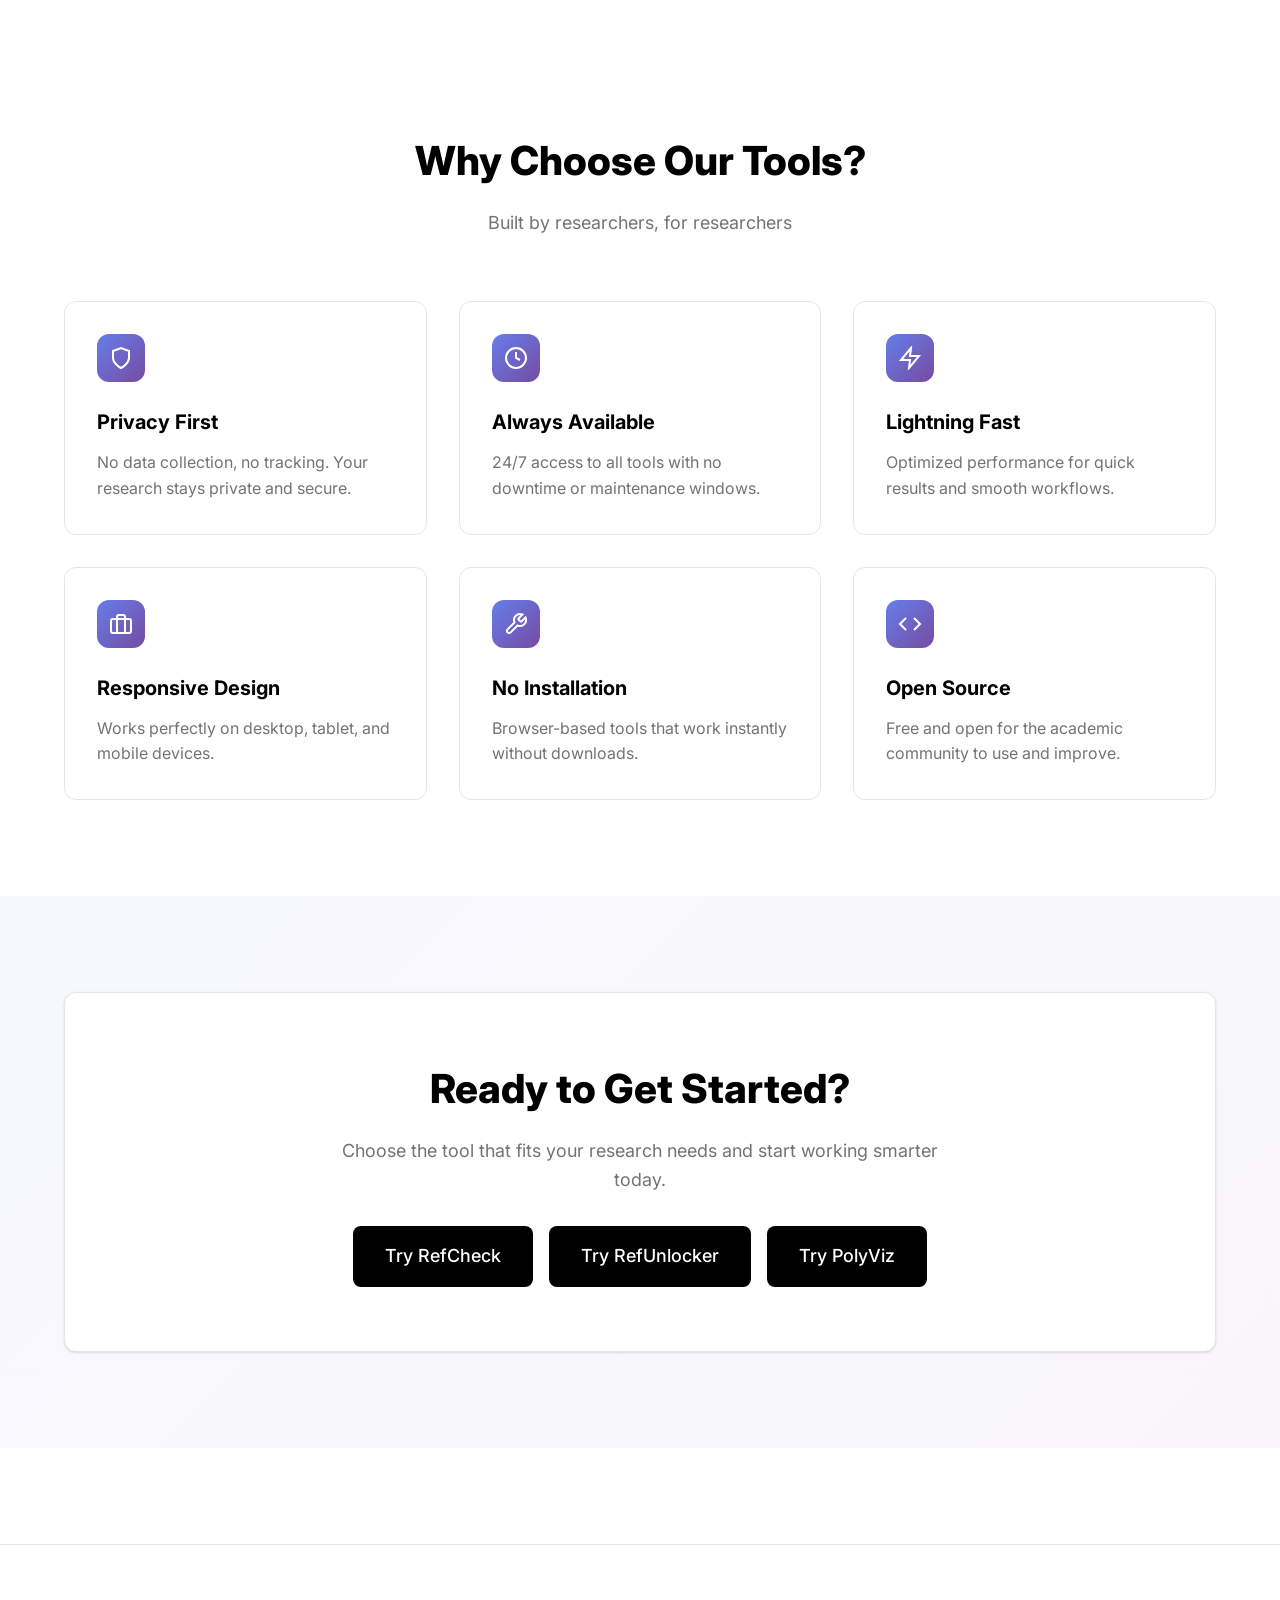
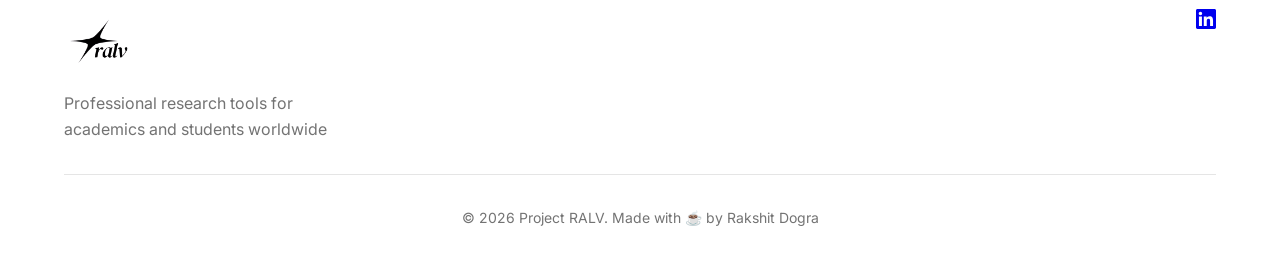
==== commit 24e585ce: "Update index.html" ====
--- a/index.html
+++ b/index.html
@@ -597,6 +597,11 @@
                     <p>Professional research tools for academics and students worldwide</p>
                 </div>
                 <div style="display: flex; gap: 1rem;">
+                    <a href="https://in.linkedin.com/in/rakshitdogra" target="_blank" rel="noopener noreferrer">
+                        <svg width="20" height="20" viewBox="0 0 24 24" fill="currentColor" xmlns="http://www.w3.org/2000/svg">
+                            <path d="M20.447 20.452h-3.554v-5.569c0-1.328-.027-3.037-1.852-3.037-1.853 0-2.136 1.445-2.136 2.939v5.667H9.351V9h3.414v1.561h.046c.477-.9 1.637-1.85 3.37-1.85 3.601 0 4.267 2.37 4.267 5.455v6.286zM5.337 7.433c-1.144 0-2.063-.926-2.063-2.065 0-1.138.92-2.063 2.063-2.063 1.14 0 2.064.925 2.064 2.063 0 1.139-.925 2.065-2.064 2.065zm1.782 13.019H3.555V9h3.564v11.452zM22.225 0H1.771C.792 0 0 .774 0 1.729v20.542C0 23.227.792 24 1.771 24h20.451C23.2 24 24 23.227 24 22.271V1.729C24 .774 23.2 0 22.222 0h.003z"/>
+                        </svg>
+                    </a>
                 </div>
             </div>
             <div class="footer-bottom">
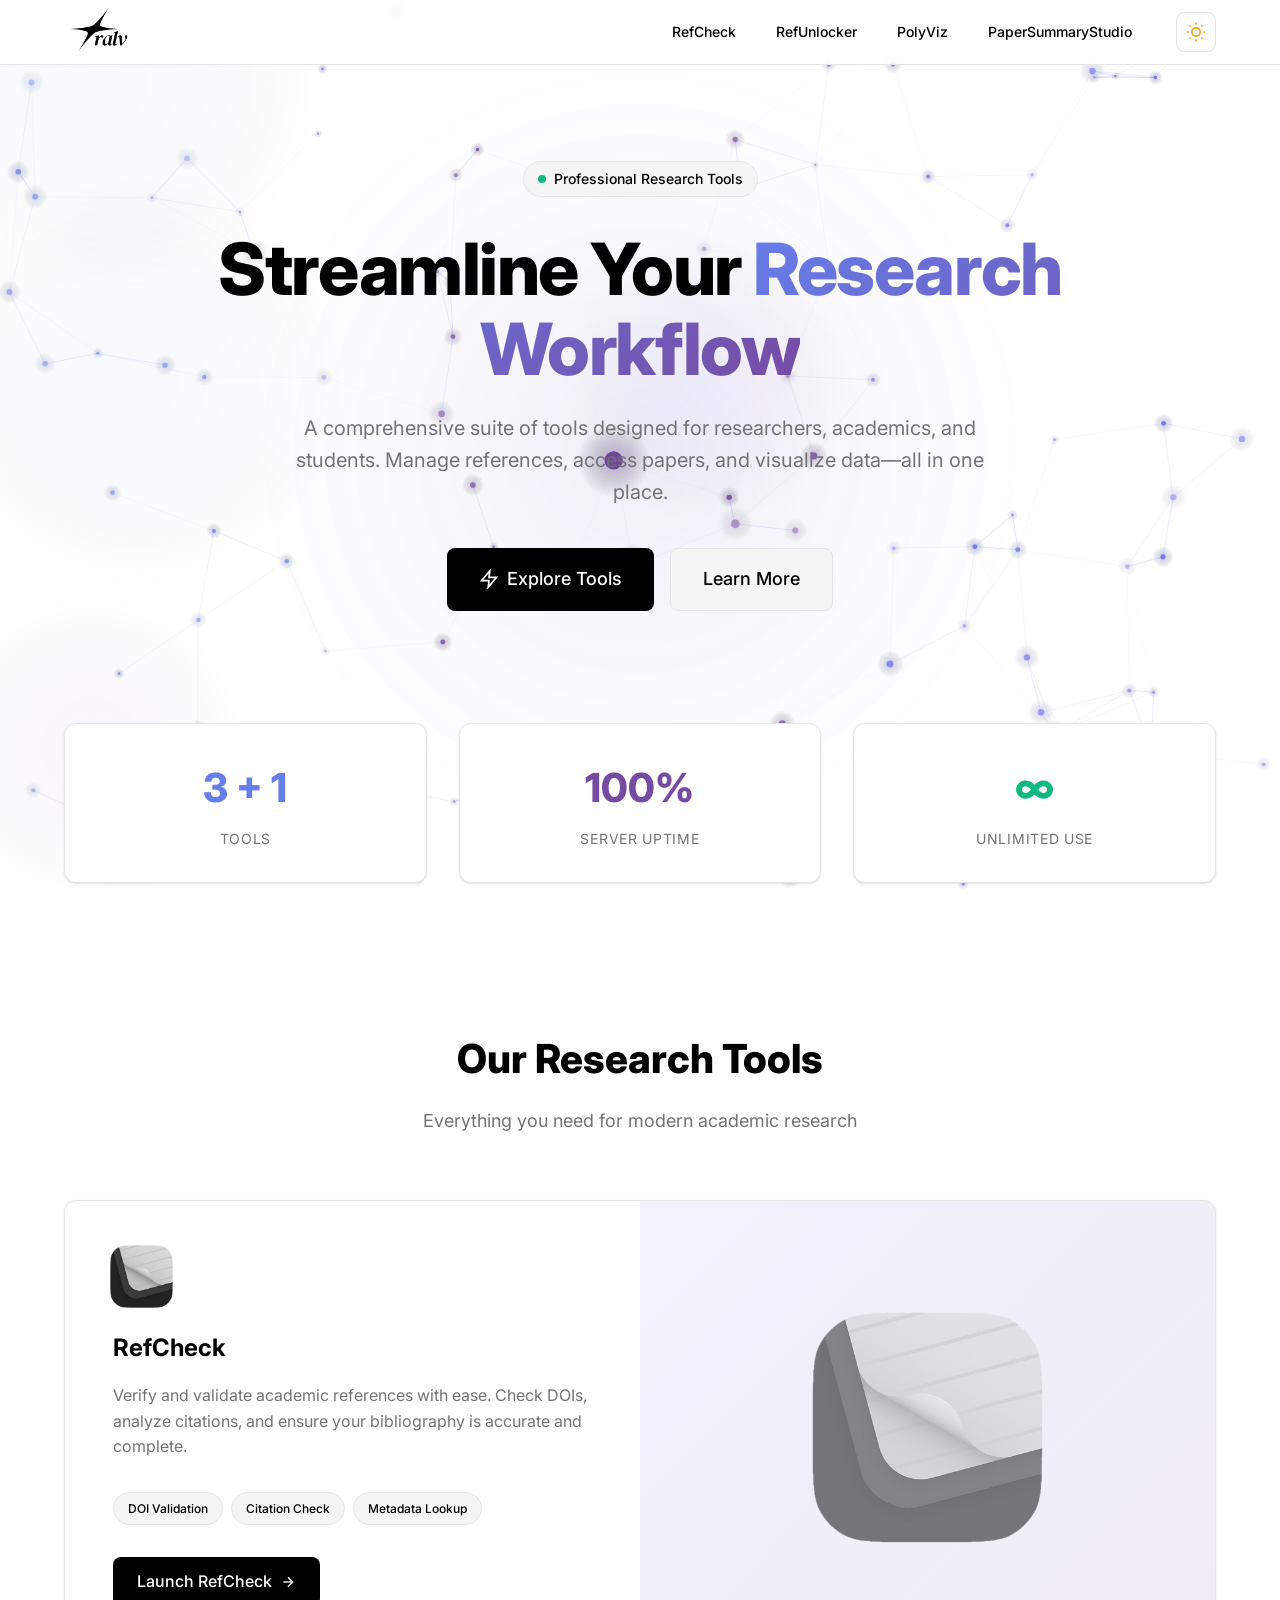
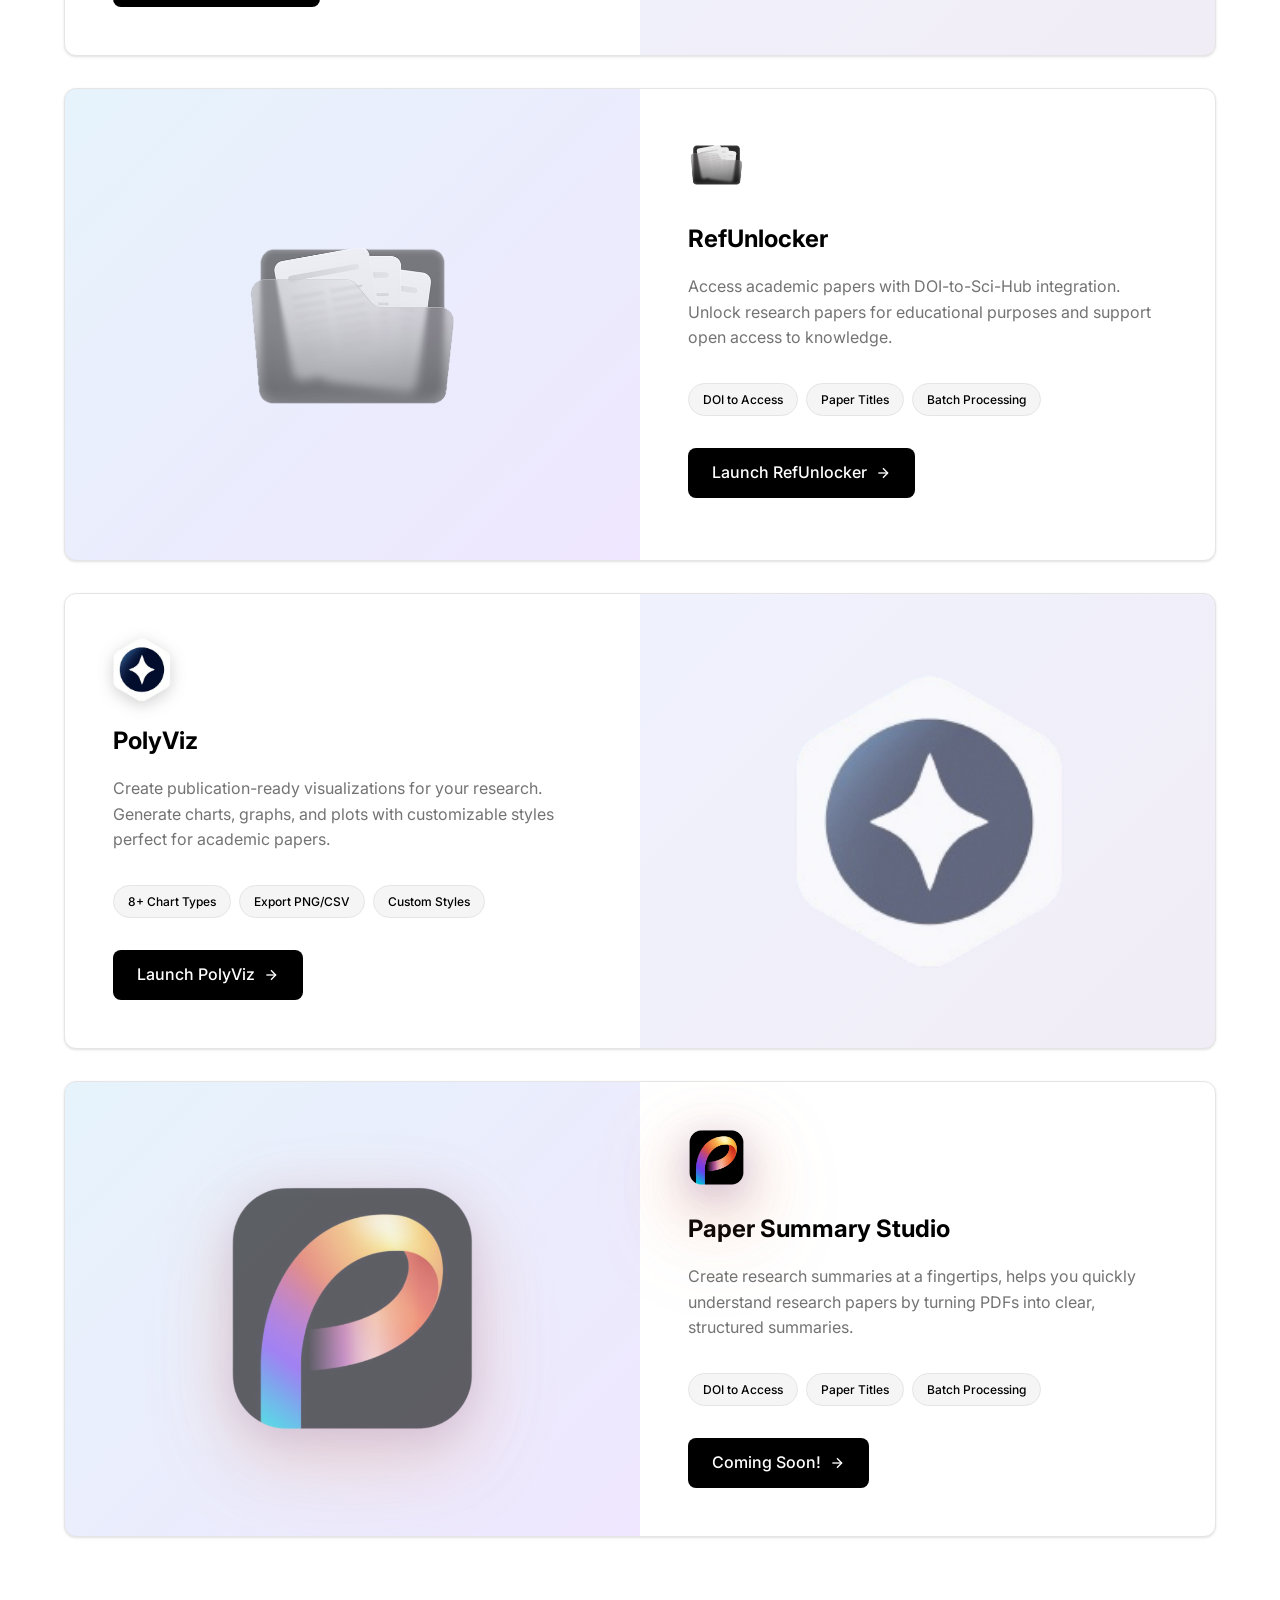
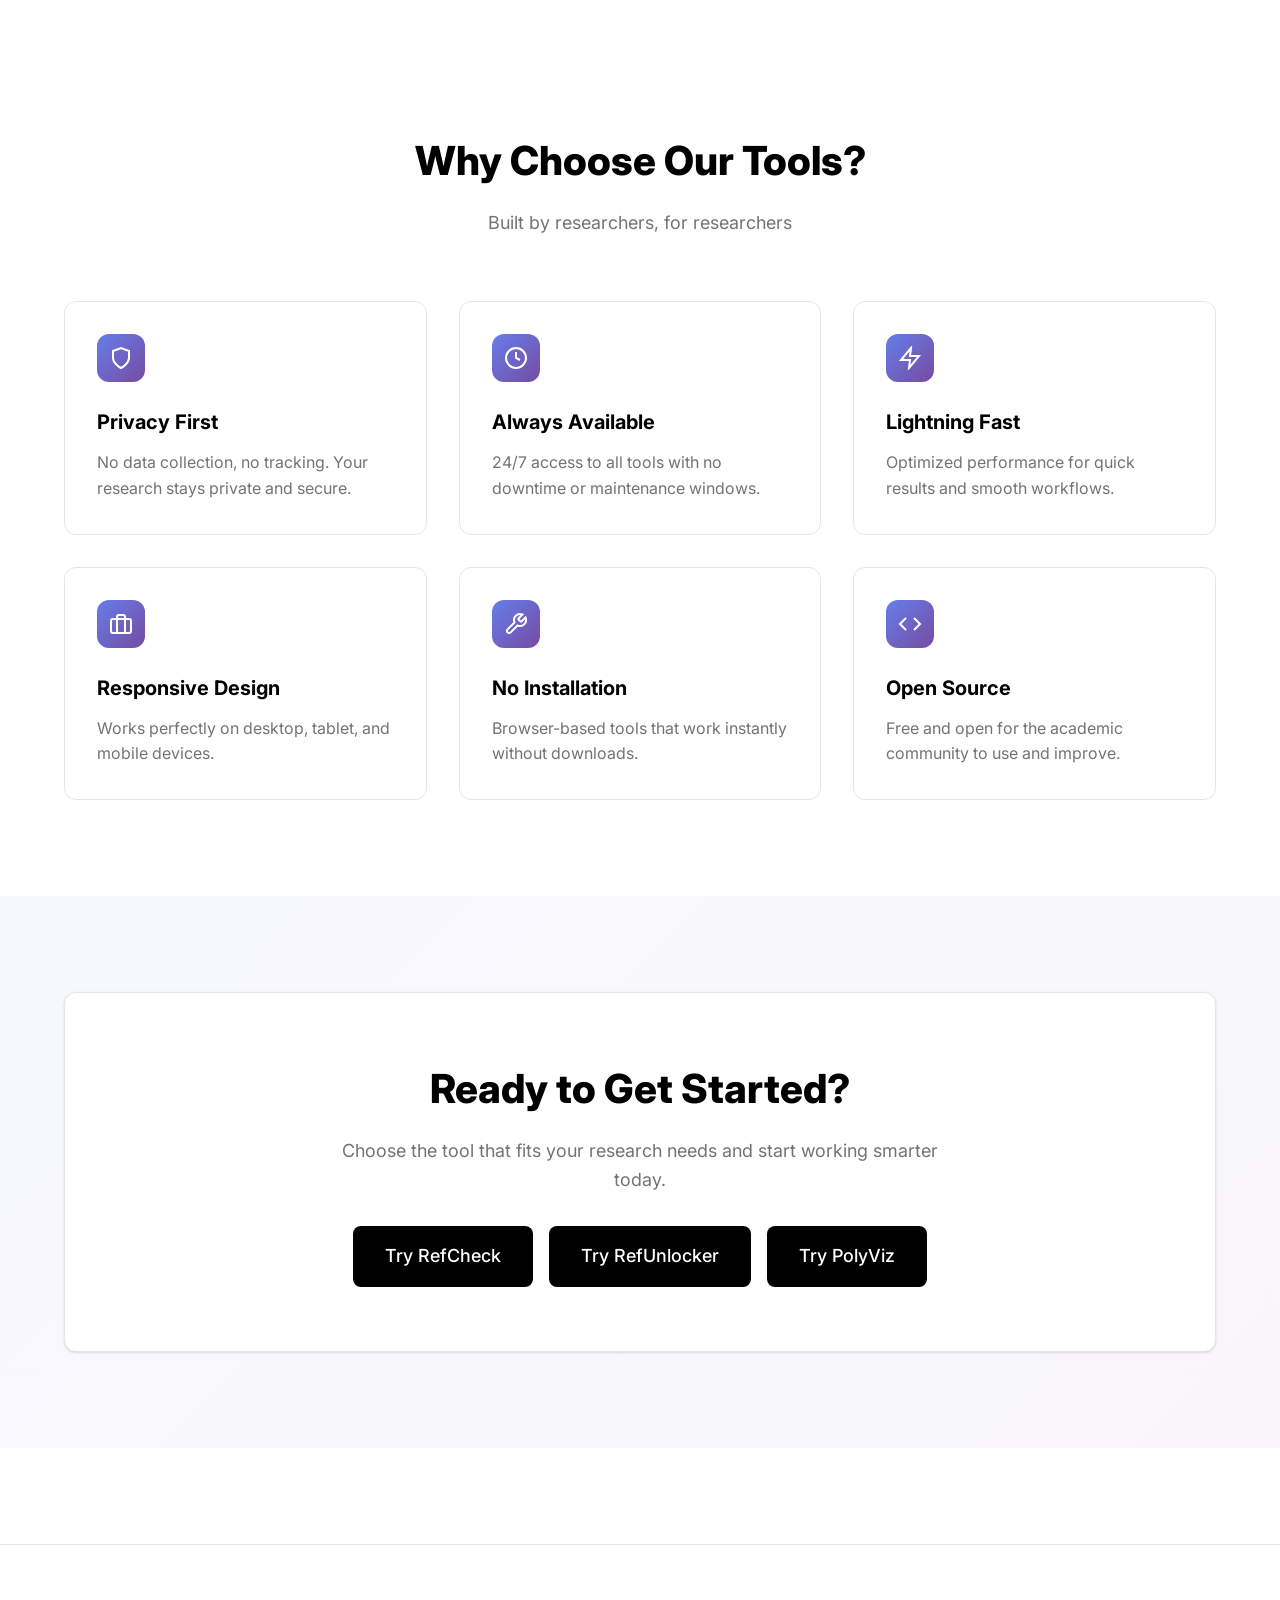
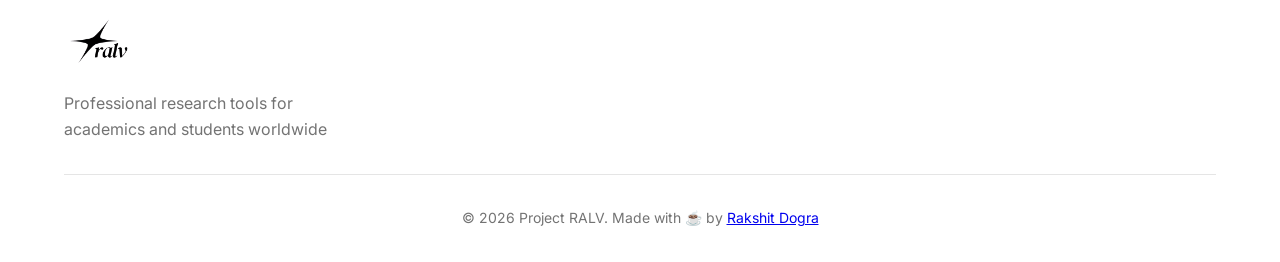
==== commit 65e11642: "Update index.html" ====
--- a/index.html
+++ b/index.html
@@ -597,15 +597,10 @@
                     <p>Professional research tools for academics and students worldwide</p>
                 </div>
                 <div style="display: flex; gap: 1rem;">
-                    <a href="https://in.linkedin.com/in/rakshitdogra" target="_blank" rel="noopener noreferrer">
-                        <svg width="20" height="20" viewBox="0 0 24 24" fill="currentColor" xmlns="http://www.w3.org/2000/svg">
-                            <path d="M20.447 20.452h-3.554v-5.569c0-1.328-.027-3.037-1.852-3.037-1.853 0-2.136 1.445-2.136 2.939v5.667H9.351V9h3.414v1.561h.046c.477-.9 1.637-1.85 3.37-1.85 3.601 0 4.267 2.37 4.267 5.455v6.286zM5.337 7.433c-1.144 0-2.063-.926-2.063-2.065 0-1.138.92-2.063 2.063-2.063 1.14 0 2.064.925 2.064 2.063 0 1.139-.925 2.065-2.064 2.065zm1.782 13.019H3.555V9h3.564v11.452zM22.225 0H1.771C.792 0 0 .774 0 1.729v20.542C0 23.227.792 24 1.771 24h20.451C23.2 24 24 23.227 24 22.271V1.729C24 .774 23.2 0 22.222 0h.003z"/>
-                        </svg>
-                    </a>
                 </div>
             </div>
             <div class="footer-bottom">
-            <p>&copy; 2026 Project RALV. Made with ☕ by Rakshit Dogra</p>
+            <p>&copy; 2026 Project RALV. Made with ☕ by <a href="http://linkedin.com/in/rakshitdogra/">Rakshit Dogra</a></p>
             </div>
         </div>
     </footer>
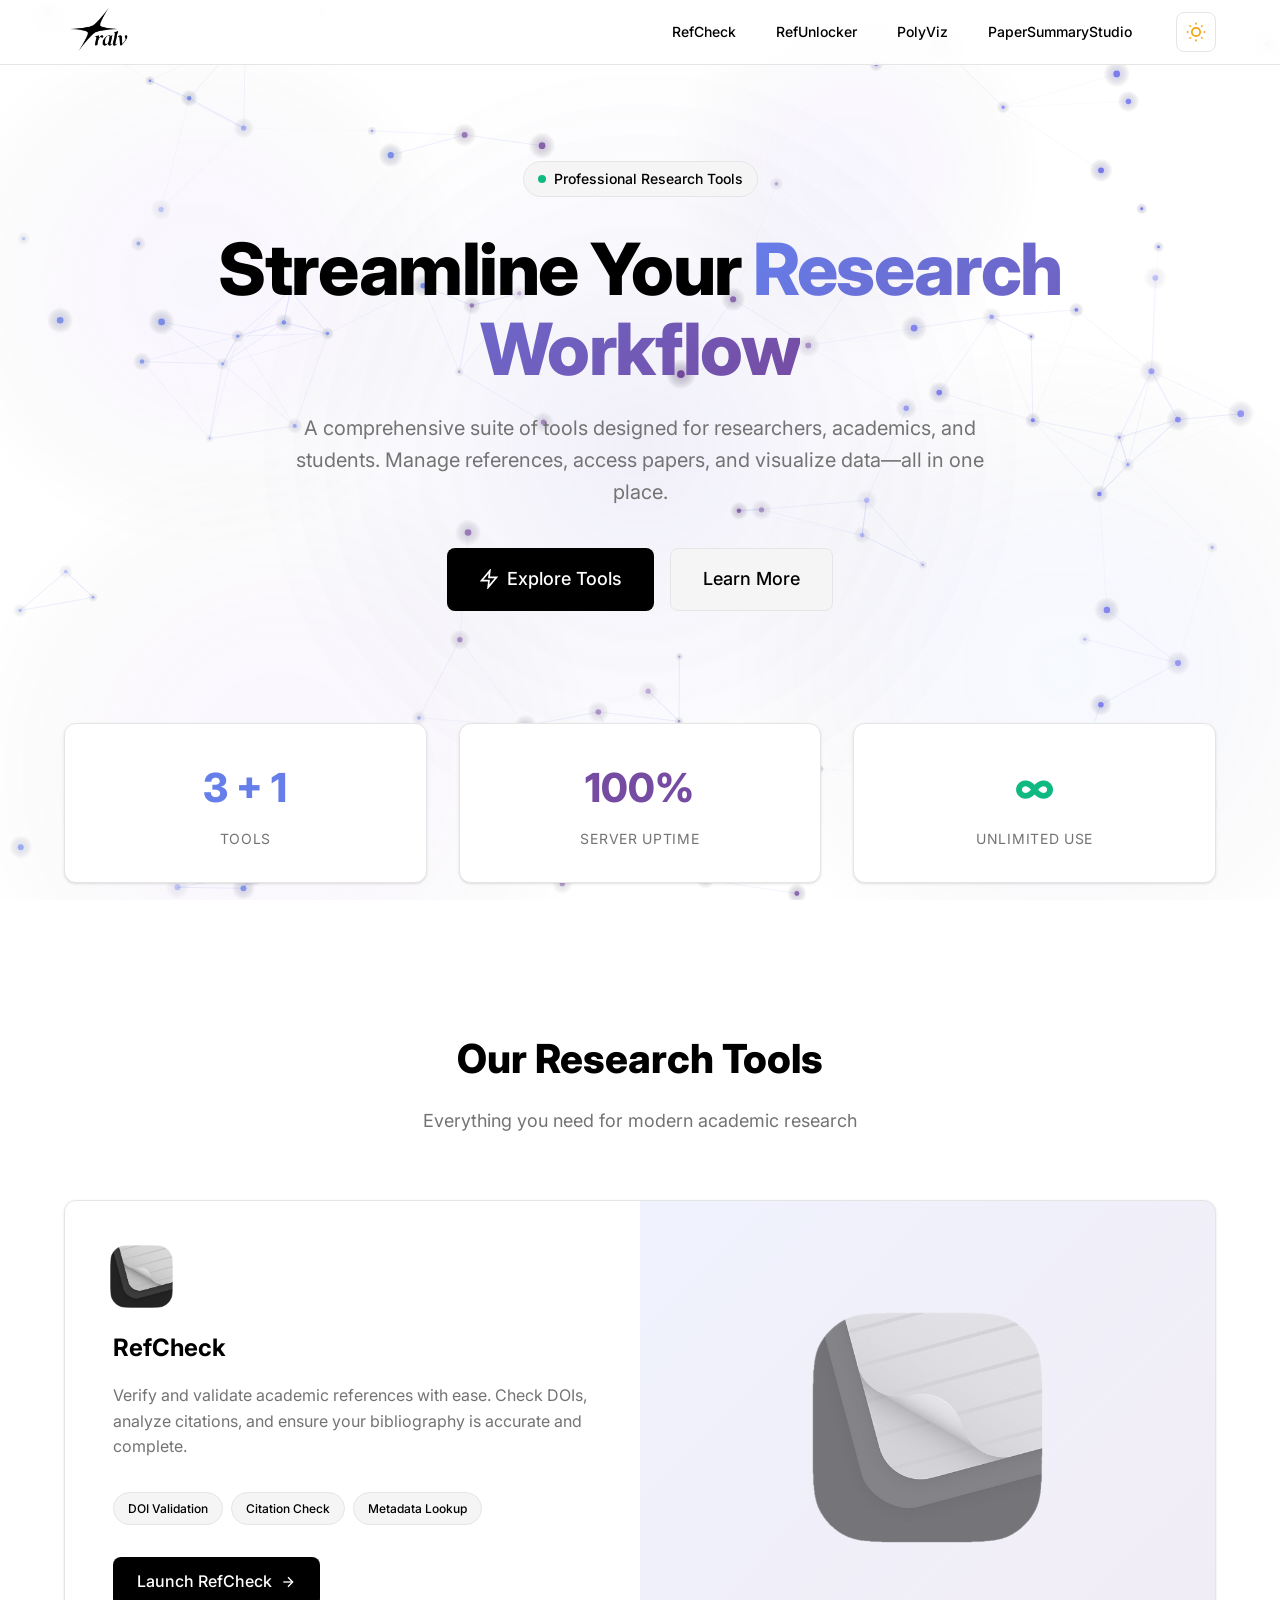
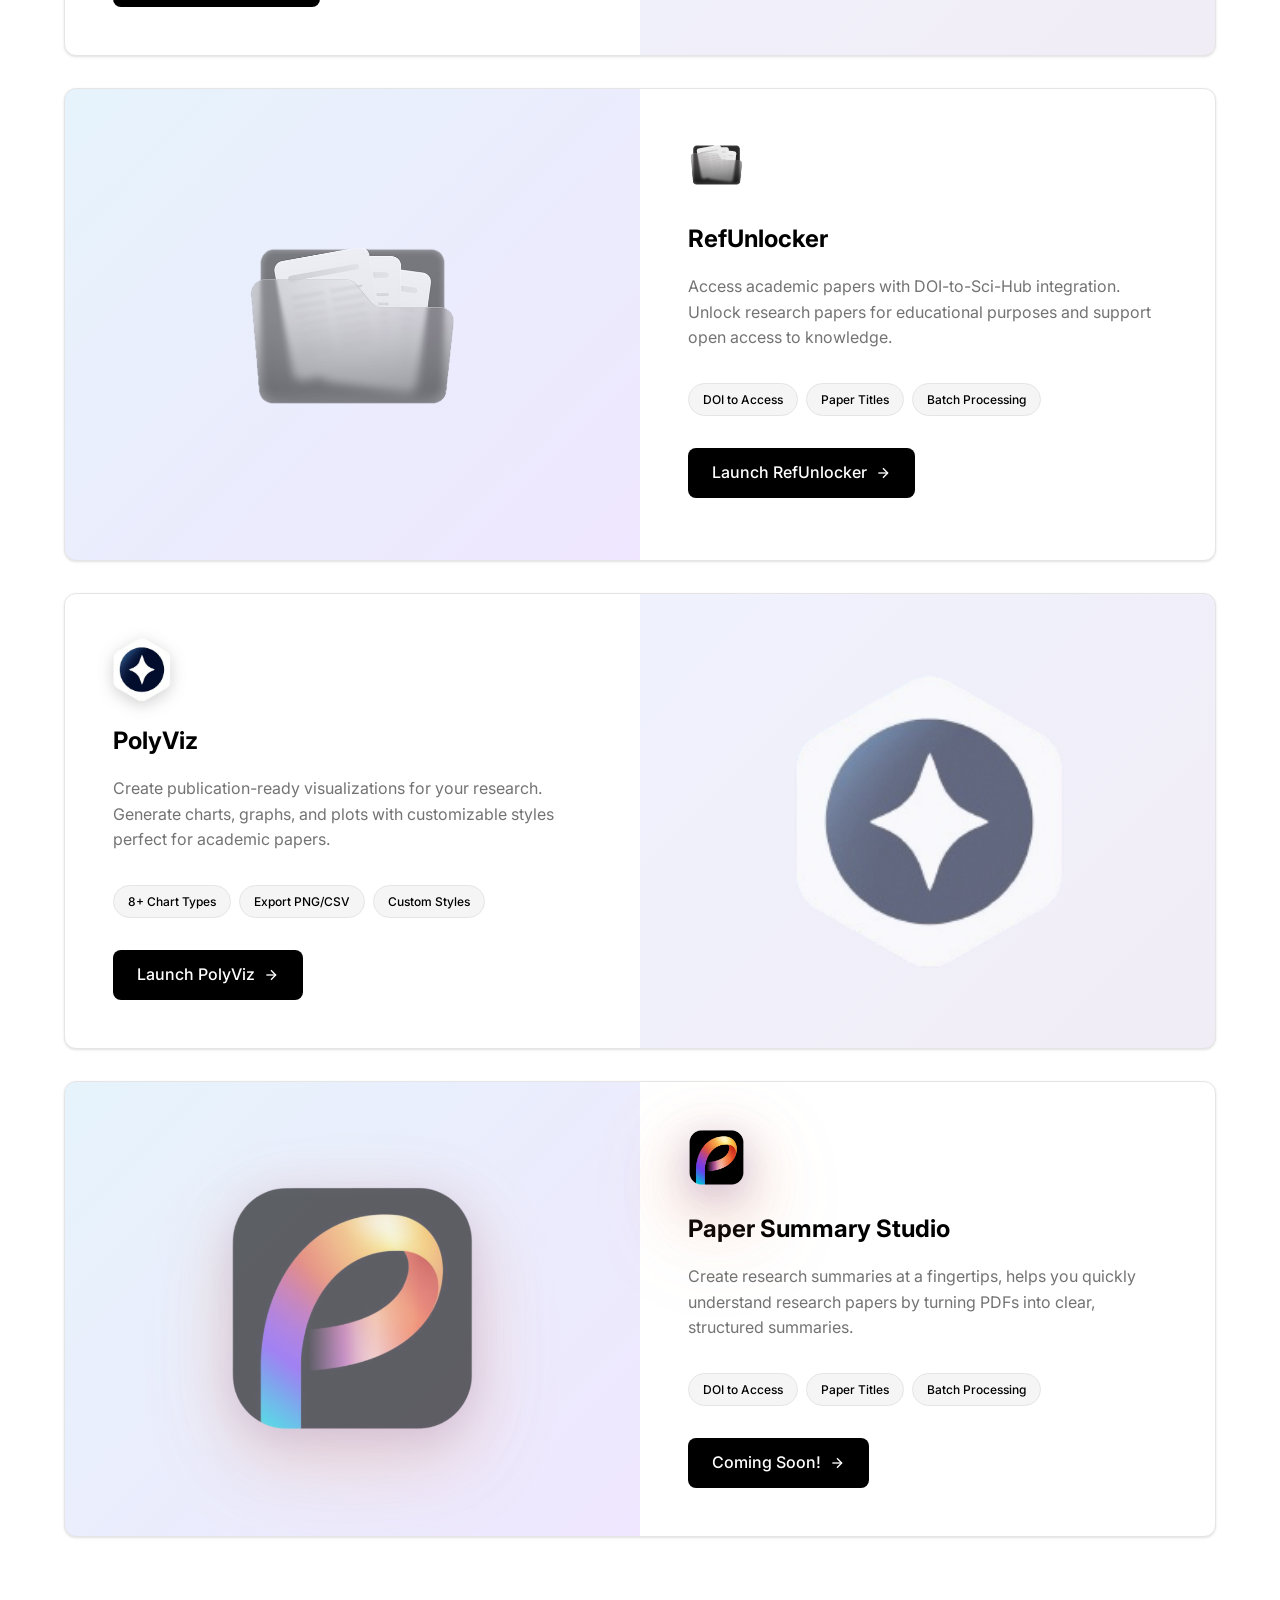
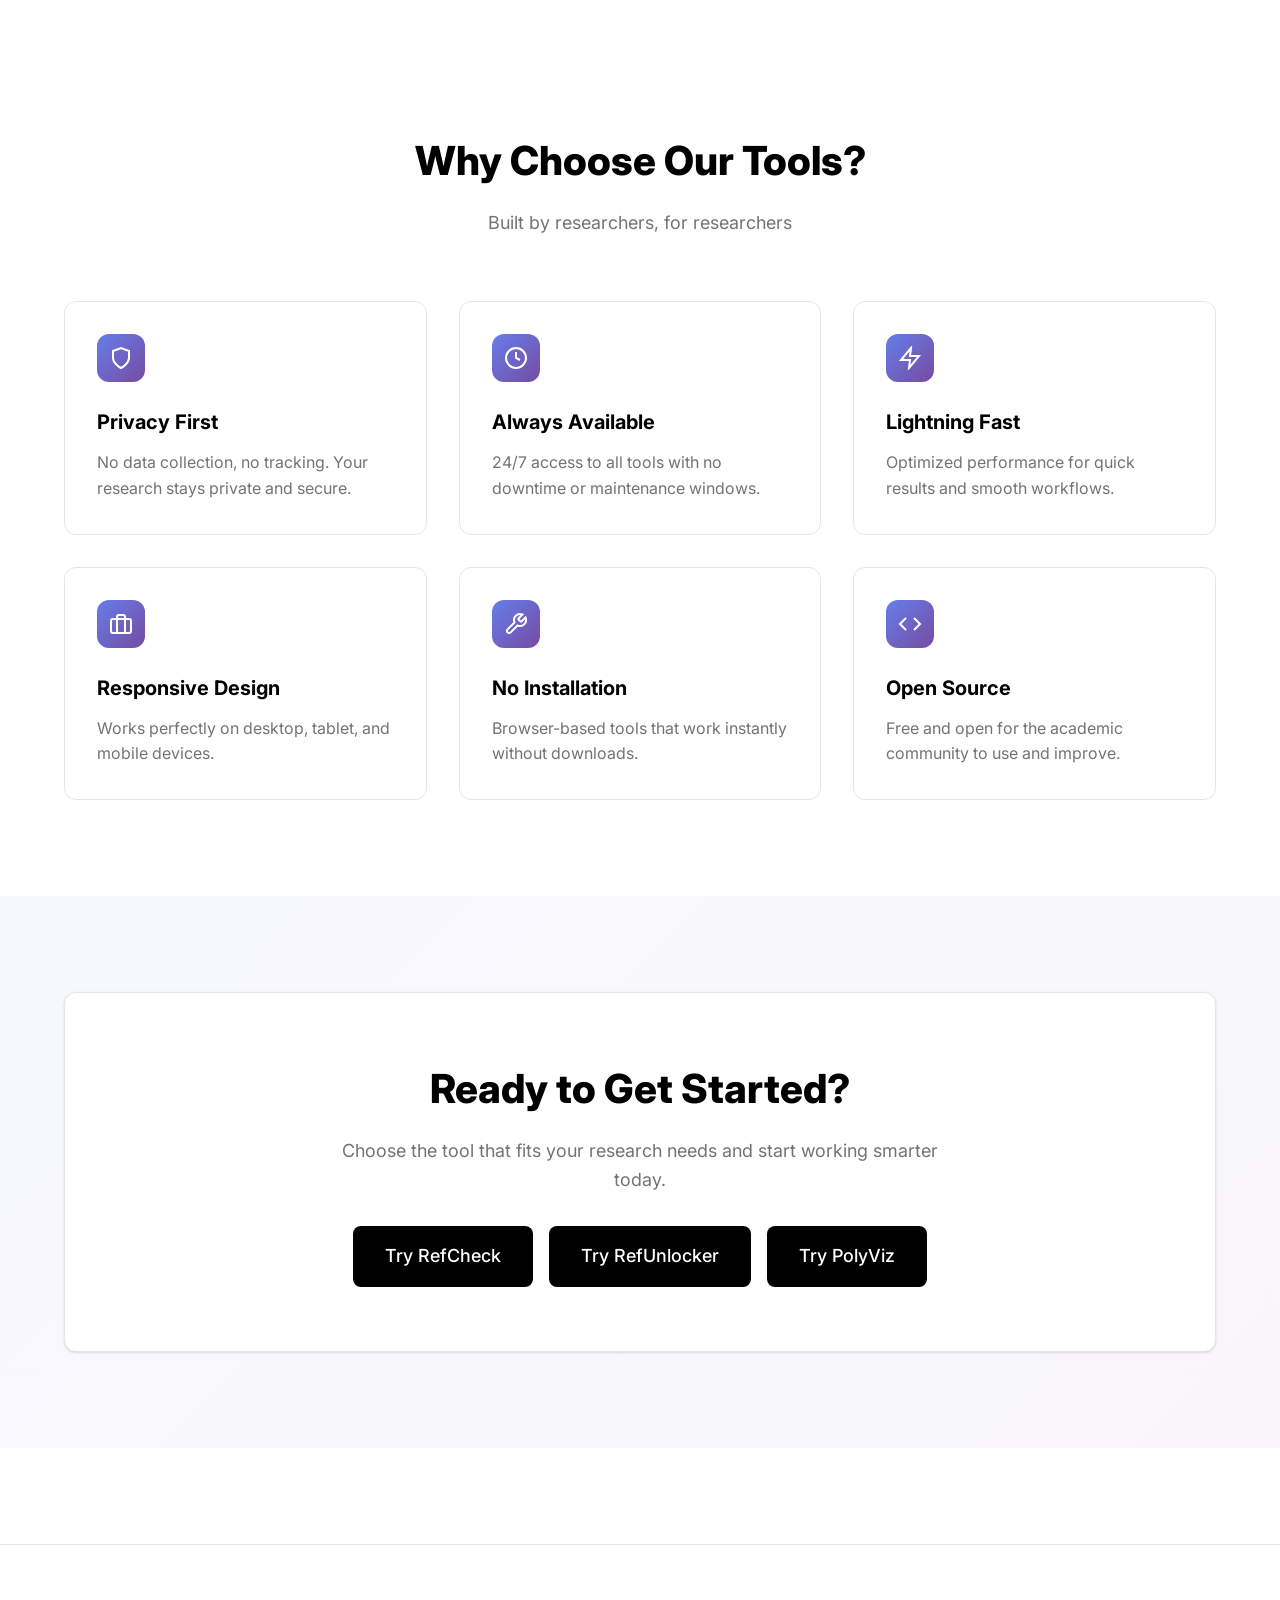
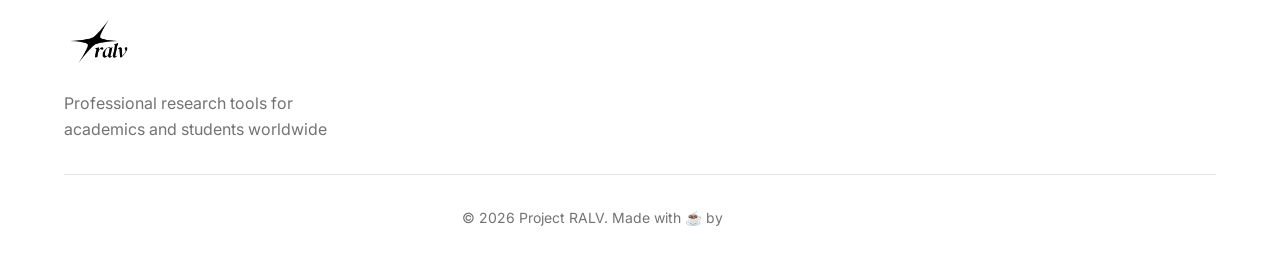
==== commit 6c6dbd14: "Update index.html" ====
--- a/index.html
+++ b/index.html
@@ -600,7 +600,7 @@
                 </div>
             </div>
             <div class="footer-bottom">
-            <p>&copy; 2026 Project RALV. Made with ☕ by <a href="http://linkedin.com/in/rakshitdogra/">Rakshit Dogra</a></p>
+            <p>&copy; 2026 Project RALV. Made with ☕ by <a style="text-decoration: none; color:white; " href="http://linkedin.com/in/rakshitdogra/">Rakshit Dogra</a></p>
             </div>
         </div>
     </footer>
